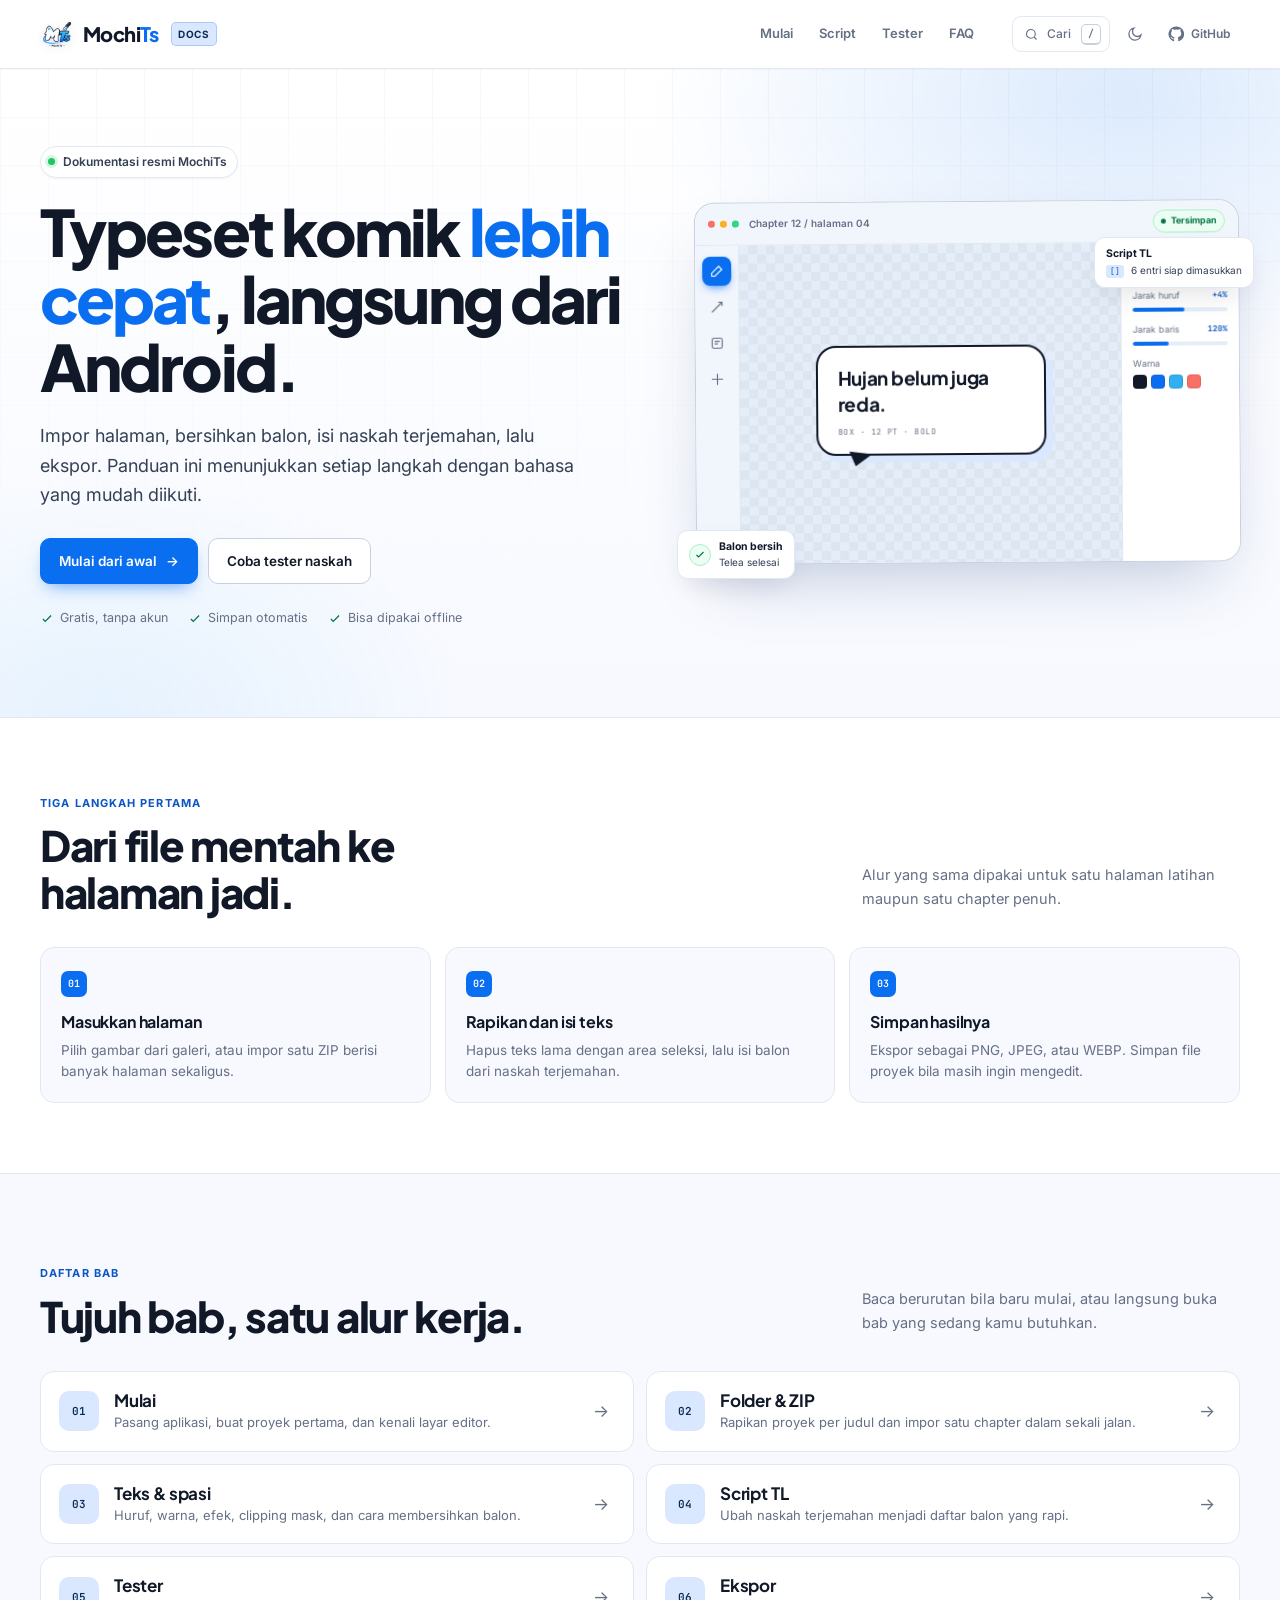
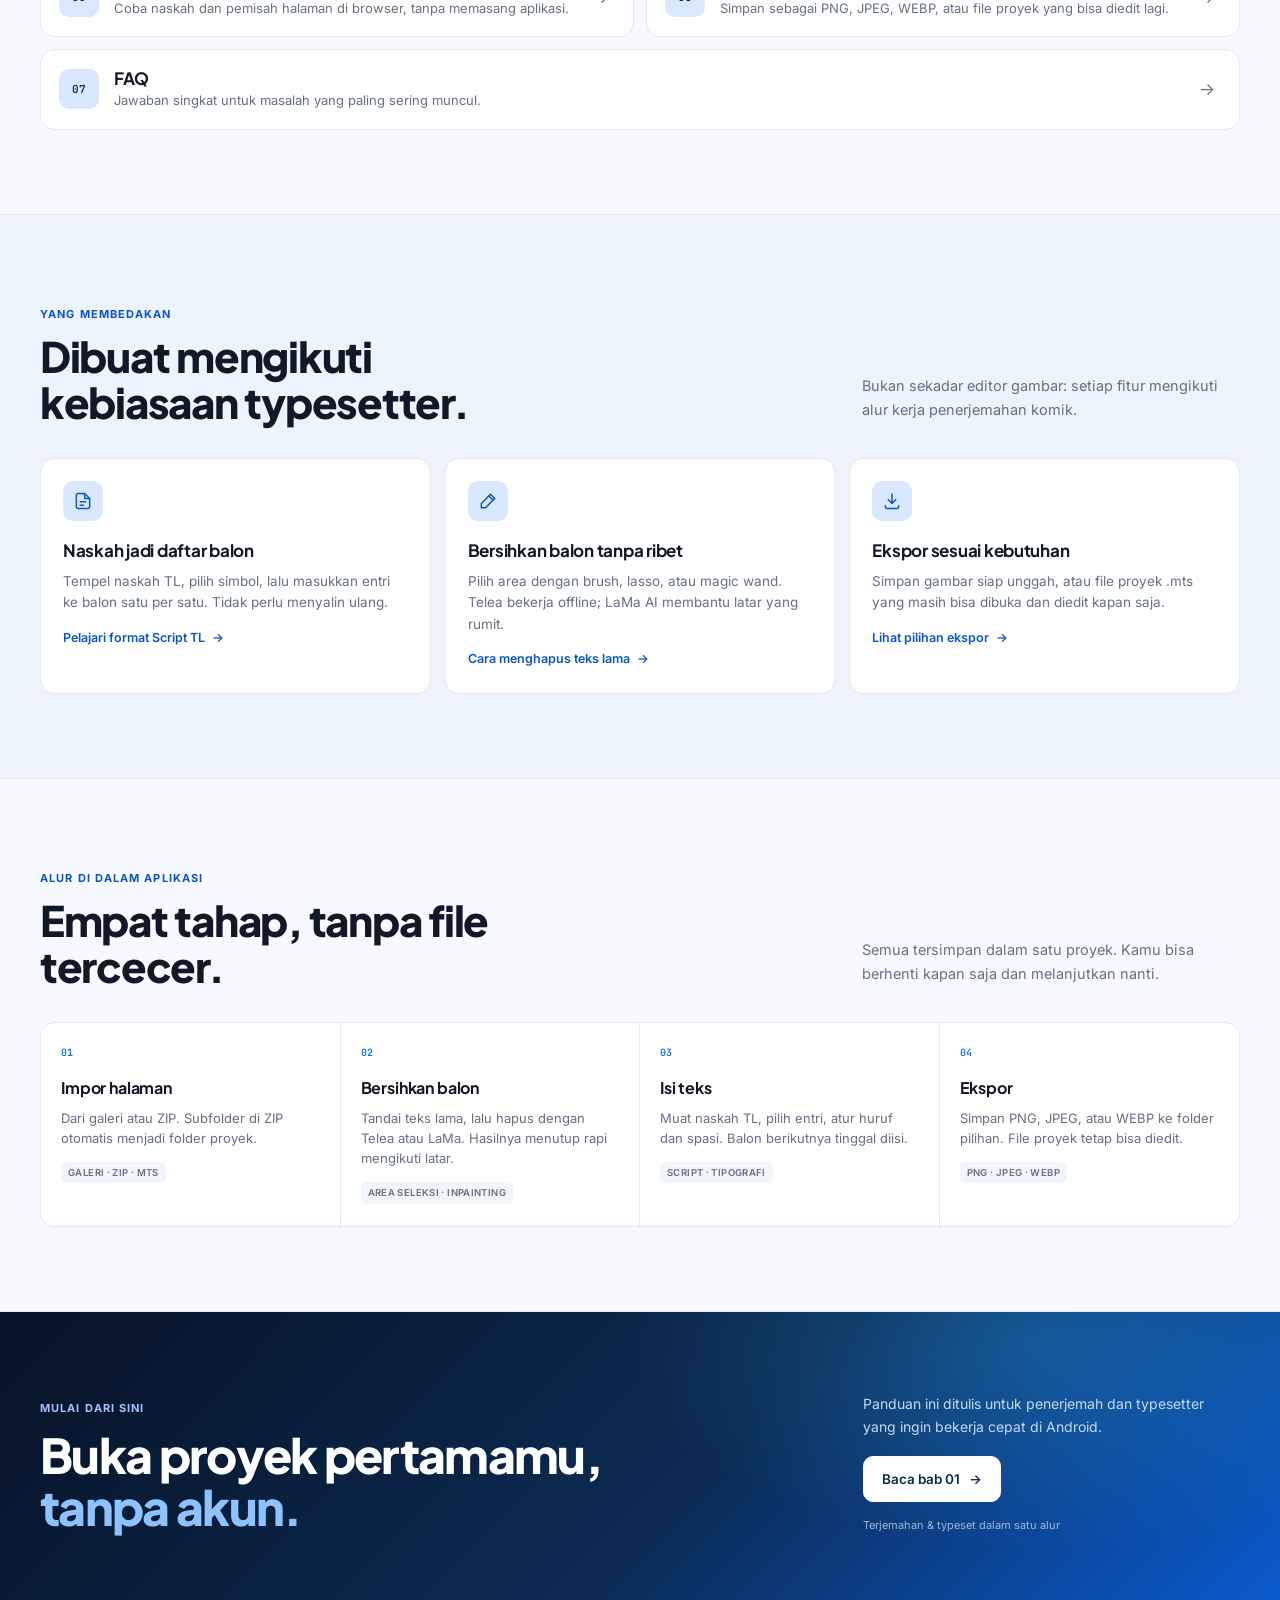
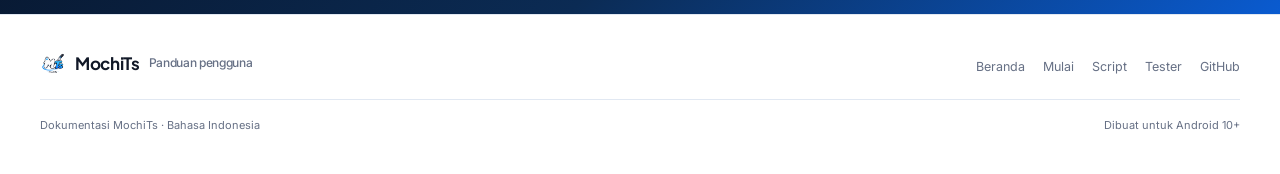
==== index.html @ 68a88f4e "Polish UI/UX: transisi antarhalaman, stagger elemen, header dinamis" ====
<!DOCTYPE html>
<html lang="id">
<head>
  <meta charset="utf-8">
  <meta name="viewport" content="width=device-width, initial-scale=1">
  <title>MochiTs Docs — Panduan typeset komik Android</title>
  <meta name="description" content="Panduan resmi MochiTs untuk typeset komik di Android. Impor halaman, bersihkan balon, isi naskah terjemahan, atur huruf, lalu ekspor. Lengkap dengan tester naskah di browser.">
  <meta name="robots" content="index, follow, max-image-preview:large">
  <meta name="theme-color" content="#f7f9ff" media="(prefers-color-scheme: light)">
  <meta name="theme-color" content="#0f141d" media="(prefers-color-scheme: dark)">
  <link rel="canonical" href="https://mochits.my.id/">
  <meta property="og:type" content="website">
  <meta property="og:site_name" content="MochiTs Docs">
  <meta property="og:locale" content="id_ID">
  <meta property="og:title" content="MochiTs Docs — Panduan typeset komik Android">
  <meta property="og:description" content="Dari naskah terjemahan ke halaman siap ekspor. Panduan lengkap MochiTs, gratis dan bisa dibaca offline.">
  <meta property="og:url" content="https://mochits.my.id/">
  <meta property="og:image" content="https://mochits.my.id/assets/og-cover.png">
  <meta property="og:image:width" content="1200">
  <meta property="og:image:height" content="630">
  <meta property="og:image:alt" content="Logo MochiTs dan tulisan Panduan MochiTs">
  <meta name="twitter:card" content="summary_large_image">
  <meta name="twitter:title" content="MochiTs Docs — Panduan typeset komik Android">
  <meta name="twitter:description" content="Dari naskah terjemahan ke halaman siap ekspor. Panduan lengkap MochiTs.">
  <meta name="twitter:image" content="https://mochits.my.id/assets/og-cover.png">
  <link rel="icon" href="assets/favicon-32.png" sizes="32x32" type="image/png">
  <link rel="icon" href="assets/icon-48.png" sizes="48x48" type="image/png">
  <link rel="icon" href="assets/icon-192.png" sizes="192x192" type="image/png">
  <link rel="apple-touch-icon" href="assets/apple-touch-icon.png">
  <link rel="manifest" href="site.webmanifest">
  <link rel="preconnect" href="https://fonts.googleapis.com">
  <link rel="preconnect" href="https://fonts.gstatic.com" crossorigin>
  <link href="https://fonts.googleapis.com/css2?family=Inter:wght@400;500;600;700&family=JetBrains+Mono:wght@400;600&family=Plus+Jakarta+Sans:wght@600;700;800&display=swap" rel="stylesheet">
  <link rel="stylesheet" href="assets/style.css">
  <script>
    (function () {
      var theme = "light";
      try {
        var saved = localStorage.getItem("mochits-theme");
        if (saved === "dark" || saved === "light") theme = saved;
        else if (window.matchMedia && window.matchMedia("(prefers-color-scheme: dark)").matches) theme = "dark";
      } catch (error) { /* penyimpanan diblokir */ }
      document.documentElement.setAttribute("data-theme", theme);
    })();
  </script>
  <script type="application/ld+json">
  {
    "@context": "https://schema.org",
    "@graph": [
      {
        "@type": "WebSite",
        "@id": "https://mochits.my.id/#website",
        "url": "https://mochits.my.id/",
        "name": "MochiTs Docs",
        "description": "Panduan resmi MochiTs, editor typeset komik untuk Android.",
        "inLanguage": "id",
        "publisher": {
          "@type": "Organization",
          "name": "MochiTs",
          "url": "https://github.com/Mochizhouuu/MochiTs",
          "logo": { "@type": "ImageObject", "url": "https://mochits.my.id/assets/icon-512.png" }
        },
        "potentialAction": {
          "@type": "SearchAction",
          "target": { "@type": "EntryPoint", "urlTemplate": "https://mochits.my.id/?q={search_term_string}" },
          "query-input": "required name=search_term_string"
        }
      },
      {
        "@type": "CollectionPage",
        "@id": "https://mochits.my.id/#page",
        "url": "https://mochits.my.id/",
        "name": "Panduan typeset komik Android",
        "description": "Tujuh bab panduan MochiTs, dari memasang aplikasi sampai mengekspor halaman.",
        "inLanguage": "id",
        "isPartOf": { "@id": "https://mochits.my.id/#website" }
      }
    ]
  }
  </script>
</head>
<body class="home">
  <a class="skip-link" href="#main">Lewati ke konten</a>

  <header class="site-header">
    <div class="header-in">
      <a class="brand" href="index.html" aria-label="MochiTs Docs, beranda">
        <img class="brand-logo" src="assets/logo-mark.png" alt="" width="34" height="34">
        <span class="brand-word">Mochi<span>Ts</span></span>
        <span class="brand-tag">Docs</span>
      </a>
      <nav class="site-nav" aria-label="Utama">
        <a href="mulai.html">Mulai</a>
        <a href="script.html">Script</a>
        <a href="tester.html">Tester</a>
        <a href="faq.html">FAQ</a>
      </nav>
      <div class="header-tools">
        <button class="search-btn" type="button" aria-label="Cari dokumentasi">
          <svg viewBox="0 0 24 24" fill="none" stroke="currentColor" stroke-width="1.8" aria-hidden="true"><circle cx="11" cy="11" r="7"></circle><path d="m20 20-4-4"></path></svg>
          <span>Cari</span>
          <kbd>/</kbd>
        </button>
        <button class="theme-toggle" type="button" data-theme-toggle aria-label="Aktifkan mode gelap" title="Mode gelap">
          <svg class="i-moon" viewBox="0 0 24 24" fill="none" stroke="currentColor" stroke-width="1.8" aria-hidden="true"><path d="M21 12.8A8.5 8.5 0 1 1 11.2 3a6.5 6.5 0 0 0 9.8 9.8Z"></path></svg>
          <svg class="i-sun" viewBox="0 0 24 24" fill="none" stroke="currentColor" stroke-width="1.8" aria-hidden="true"><circle cx="12" cy="12" r="4"></circle><path d="M12 2v2M12 20v2M4.9 4.9l1.4 1.4M17.7 17.7l1.4 1.4M2 12h2M20 12h2M4.9 19.1l1.4-1.4M17.7 6.3l1.4-1.4"></path></svg>
        </button>
        <a class="header-link" href="https://github.com/Mochizhouuu/MochiTs" target="_blank" rel="noopener" aria-label="MochiTs di GitHub">
          <svg viewBox="0 0 24 24" fill="currentColor" aria-hidden="true"><path d="M12 .7a11.3 11.3 0 0 0-3.6 22c.6.1.8-.3.8-.6v-2.2c-3.2.7-3.9-1.4-3.9-1.4-.5-1.3-1.3-1.7-1.3-1.7-1-.7.1-.7.1-.7 1.1.1 1.7 1.2 1.7 1.2 1 1.8 2.7 1.3 3.4 1 .1-.8.4-1.3.7-1.6-2.6-.3-5.3-1.3-5.3-5.8 0-1.3.5-2.3 1.2-3.2-.1-.3-.5-1.5.1-3.1 0 0 1-.3 3.3 1.2a11 11 0 0 1 6 0c2.3-1.5 3.3-1.2 3.3-1.2.6 1.6.2 2.8.1 3.1.8.9 1.2 1.9 1.2 3.2 0 4.5-2.7 5.5-5.3 5.8.4.4.8 1.1.8 2.2v3.3c0 .3.2.7.8.6A11.3 11.3 0 0 0 12 .7Z"></path></svg>
          <span>GitHub</span>
        </a>
        <button class="menu-btn" type="button" aria-expanded="false" aria-controls="site-menu" aria-label="Buka menu">
          <span class="menu-btn-lines" aria-hidden="true"></span>
        </button>
      </div>
      <div class="reading-progress" aria-hidden="true"><span></span></div>
    </div>
  </header>

  <div class="site-menu" id="site-menu" hidden>
    <div class="site-menu-in">
      <nav class="menu-group" aria-label="Isi panduan">
        <div class="menu-label">Isi panduan</div>
        <a href="mulai.html"><span class="no">01</span><span>Mulai</span><span class="desc">Pasang aplikasi, buat proyek, kenali layar editor.</span></a>
        <a href="folder-zip.html"><span class="no">02</span><span>Folder &amp; ZIP</span><span class="desc">Rapikan proyek dan impor satu chapter sekaligus.</span></a>
        <a href="teks.html"><span class="no">03</span><span>Teks &amp; spasi</span><span class="desc">Huruf, warna, efek, dan cara membersihkan balon.</span></a>
        <a href="script.html"><span class="no">04</span><span>Script TL</span><span class="desc">Ubah naskah terjemahan menjadi daftar balon.</span></a>
        <a href="tester.html"><span class="no">05</span><span>Tester</span><span class="desc">Coba naskah dan pemisah halaman langsung di browser.</span></a>
        <a href="ekspor.html"><span class="no">06</span><span>Ekspor</span><span class="desc">Simpan gambar jadi atau file proyek yang bisa diedit.</span></a>
        <a href="faq.html"><span class="no">07</span><span>FAQ</span><span class="desc">Jawaban singkat untuk masalah yang sering muncul.</span></a>
      </nav>
      <div class="menu-foot">
        <button class="search-wide" type="button" aria-label="Buka pencarian">
          <span>Cari di dokumentasi</span>
          <span aria-hidden="true">/</span>
        </button>
        <a href="https://github.com/Mochizhouuu/MochiTs" target="_blank" rel="noopener">Kode aplikasi di GitHub</a>
        <a href="https://github.com/Mochizhouuu/MochiTs-Docs" target="_blank" rel="noopener">Sumber dokumentasi</a>
        <p class="menu-note">Semua halaman bisa dibaca tanpa akun. Proyekmu tetap tersimpan di perangkat.</p>
      </div>
    </div>
  </div>

  <div class="search-overlay" id="search-overlay" hidden>
    <div class="search-box" role="dialog" aria-modal="true" aria-labelledby="search-title">
      <div class="search-head">
        <svg viewBox="0 0 24 24" fill="none" stroke="currentColor" stroke-width="1.8" aria-hidden="true"><circle cx="11" cy="11" r="7"></circle><path d="m20 20-4-4"></path></svg>
        <h2 class="visually-hidden" id="search-title">Cari dokumentasi</h2>
        <input id="search-input" type="search" aria-label="Cari dokumentasi" placeholder="Cari bab, fitur, atau masalah..." autocomplete="off" spellcheck="false">
        <button class="search-close" type="button" data-search-close aria-label="Tutup pencarian">Esc</button>
      </div>
      <div class="search-results" id="search-results" aria-live="polite"></div>
      <div class="search-foot">
        <span id="search-summary">Mulai dari sini</span>
        <span>↑↓ pilih · ↵ buka · esc tutup</span>
      </div>
    </div>
  </div>

  <main id="main">
    <section class="hero">
      <div class="wrap hero-grid">
        <div class="hero-copy">
          <span class="hero-eyebrow"><span class="dot" aria-hidden="true"></span> Dokumentasi resmi MochiTs</span>
          <h1 class="hero-title">Typeset komik <span class="accent">lebih cepat</span>, langsung dari Android.</h1>
          <p class="hero-lead">Impor halaman, bersihkan balon, isi naskah terjemahan, lalu ekspor. Panduan ini menunjukkan setiap langkah dengan bahasa yang mudah diikuti.</p>
          <div class="hero-actions">
            <a class="btn btn-primary" href="mulai.html">Mulai dari awal <span aria-hidden="true">→</span></a>
            <a class="btn btn-ghost" href="tester.html">Coba tester naskah</a>
          </div>
          <div class="hero-trust">
            <span><svg viewBox="0 0 24 24" fill="none" stroke="currentColor" stroke-width="2.2" aria-hidden="true"><path d="m5 12 4 4L19 6"></path></svg> Gratis, tanpa akun</span>
            <span><svg viewBox="0 0 24 24" fill="none" stroke="currentColor" stroke-width="2.2" aria-hidden="true"><path d="m5 12 4 4L19 6"></path></svg> Simpan otomatis</span>
            <span><svg viewBox="0 0 24 24" fill="none" stroke="currentColor" stroke-width="2.2" aria-hidden="true"><path d="m5 12 4 4L19 6"></path></svg> Bisa dipakai offline</span>
          </div>
        </div>

        <div class="hero-visual" aria-hidden="true">
          <div class="app-window">
            <div class="app-bar">
              <span class="app-dots"><i></i><i></i><i></i></span>
              <span class="app-title">Chapter 12 / halaman 04</span>
              <span class="app-status">Tersimpan</span>
            </div>
            <div class="app-main">
              <div class="app-toolbar">
                <span class="tool-btn active"><svg viewBox="0 0 24 24" fill="none" stroke="currentColor" stroke-width="1.8"><path d="m15 4 5 5L9 20H4v-5L15 4Z"></path></svg></span>
                <span class="tool-btn"><svg viewBox="0 0 24 24" fill="none" stroke="currentColor" stroke-width="1.8"><path d="M4 20 20 4M14 4h6v6"></path></svg></span>
                <span class="tool-btn"><svg viewBox="0 0 24 24" fill="none" stroke="currentColor" stroke-width="1.8"><rect x="4" y="4" width="16" height="16" rx="3"></rect><path d="M8 9h8M8 13h5"></path></svg></span>
                <span class="tool-btn"><svg viewBox="0 0 24 24" fill="none" stroke="currentColor" stroke-width="1.8"><path d="M12 3v18M3 12h18"></path></svg></span>
              </div>
              <div class="app-canvas">
                <div class="bubble">
                  Hujan belum juga reda.
                  <span class="bubble-meta">BOX · 12 pt · Bold</span>
                </div>
              </div>
              <div class="app-panel">
                <div class="panel-title">Style &amp; Size</div>
                <div class="panel-field"><span>Jarak huruf <b>+4%</b></span><div class="panel-slider"><i style="width:54%"></i></div></div>
                <div class="panel-field"><span>Jarak baris <b>120%</b></span><div class="panel-slider"><i style="width:38%"></i></div></div>
                <div class="panel-field"><span>Warna</span><div class="panel-swatches"><i style="background:#111827"></i><i style="background:#0a6ef0"></i><i style="background:#30b0f0"></i><i style="background:#f97066"></i></div></div>
              </div>
            </div>
          </div>
          <div class="float-note float-script">
            <strong>Script TL</strong>
            <span><span class="sym">[]</span> 6 entri siap dimasukkan</span>
          </div>
          <div class="float-note float-clean">
            <span class="tick"><svg viewBox="0 0 24 24" fill="none" stroke="currentColor" stroke-width="2.4"><path d="m5 12 4 4L19 6"></path></svg></span>
            <span><strong>Balon bersih</strong>Telea selesai</span>
          </div>
        </div>
      </div>
    </section>

    <section class="quickstart" id="cepat">
      <div class="wrap">
        <div class="section-heading">
          <div>
            <span class="label">Tiga langkah pertama</span>
            <h2>Dari file mentah ke halaman jadi.</h2>
          </div>
          <p>Alur yang sama dipakai untuk satu halaman latihan maupun satu chapter penuh.</p>
        </div>
        <div class="start-grid">
          <div class="start-card">
            <span class="start-no">01</span>
            <h3>Masukkan halaman</h3>
            <p>Pilih gambar dari galeri, atau impor satu ZIP berisi banyak halaman sekaligus.</p>
          </div>
          <div class="start-card">
            <span class="start-no">02</span>
            <h3>Rapikan dan isi teks</h3>
            <p>Hapus teks lama dengan area seleksi, lalu isi balon dari naskah terjemahan.</p>
          </div>
          <div class="start-card">
            <span class="start-no">03</span>
            <h3>Simpan hasilnya</h3>
            <p>Ekspor sebagai PNG, JPEG, atau WEBP. Simpan file proyek bila masih ingin mengedit.</p>
          </div>
        </div>
      </div>
    </section>

    <section class="manual-index" id="isi">
      <div class="wrap">
        <div class="section-heading">
          <div>
            <span class="label">Daftar bab</span>
            <h2>Tujuh bab, satu alur kerja.</h2>
          </div>
          <p>Baca berurutan bila baru mulai, atau langsung buka bab yang sedang kamu butuhkan.</p>
        </div>
        <div class="chapter-list">
          <a class="chapter-row" href="mulai.html">
            <span class="chapter-no">01</span>
            <span class="chapter-title">Mulai</span>
            <span class="chapter-desc">Pasang aplikasi, buat proyek pertama, dan kenali layar editor.</span>
            <span class="chapter-arrow" aria-hidden="true">→</span>
          </a>
          <a class="chapter-row" href="folder-zip.html">
            <span class="chapter-no">02</span>
            <span class="chapter-title">Folder &amp; ZIP</span>
            <span class="chapter-desc">Rapikan proyek per judul dan impor satu chapter dalam sekali jalan.</span>
            <span class="chapter-arrow" aria-hidden="true">→</span>
          </a>
          <a class="chapter-row" href="teks.html">
            <span class="chapter-no">03</span>
            <span class="chapter-title">Teks &amp; spasi</span>
            <span class="chapter-desc">Huruf, warna, efek, clipping mask, dan cara membersihkan balon.</span>
            <span class="chapter-arrow" aria-hidden="true">→</span>
          </a>
          <a class="chapter-row" href="script.html">
            <span class="chapter-no">04</span>
            <span class="chapter-title">Script TL</span>
            <span class="chapter-desc">Ubah naskah terjemahan menjadi daftar balon yang rapi.</span>
            <span class="chapter-arrow" aria-hidden="true">→</span>
          </a>
          <a class="chapter-row" href="tester.html">
            <span class="chapter-no">05</span>
            <span class="chapter-title">Tester</span>
            <span class="chapter-desc">Coba naskah dan pemisah halaman di browser, tanpa memasang aplikasi.</span>
            <span class="chapter-arrow" aria-hidden="true">→</span>
          </a>
          <a class="chapter-row" href="ekspor.html">
            <span class="chapter-no">06</span>
            <span class="chapter-title">Ekspor</span>
            <span class="chapter-desc">Simpan sebagai PNG, JPEG, WEBP, atau file proyek yang bisa diedit lagi.</span>
            <span class="chapter-arrow" aria-hidden="true">→</span>
          </a>
          <a class="chapter-row" href="faq.html">
            <span class="chapter-no">07</span>
            <span class="chapter-title">FAQ</span>
            <span class="chapter-desc">Jawaban singkat untuk masalah yang paling sering muncul.</span>
            <span class="chapter-arrow" aria-hidden="true">→</span>
          </a>
        </div>
      </div>
    </section>

    <section class="features" id="fitur">
      <div class="wrap">
        <div class="section-heading">
          <div>
            <span class="label">Yang membedakan</span>
            <h2>Dibuat mengikuti kebiasaan typesetter.</h2>
          </div>
          <p>Bukan sekadar editor gambar: setiap fitur mengikuti alur kerja penerjemahan komik.</p>
        </div>
        <div class="feature-grid">
          <article class="feature-card">
            <span class="feature-icon"><svg viewBox="0 0 24 24" fill="none" stroke="currentColor" stroke-width="1.8" aria-hidden="true"><path d="M14 3H6a2 2 0 0 0-2 2v14a2 2 0 0 0 2 2h12a2 2 0 0 0 2-2V9Z"></path><path d="M14 3v6h6M8 13h8M8 17h5"></path></svg></span>
            <h3>Naskah jadi daftar balon</h3>
            <p>Tempel naskah TL, pilih simbol, lalu masukkan entri ke balon satu per satu. Tidak perlu menyalin ulang.</p>
            <a class="text-link" href="script.html">Pelajari format Script TL <span class="arrow" aria-hidden="true">→</span></a>
          </article>
          <article class="feature-card">
            <span class="feature-icon"><svg viewBox="0 0 24 24" fill="none" stroke="currentColor" stroke-width="1.8" aria-hidden="true"><path d="m15 4 5 5L9 20H4v-5L15 4Z"></path><path d="M13 6 18 11"></path></svg></span>
            <h3>Bersihkan balon tanpa ribet</h3>
            <p>Pilih area dengan brush, lasso, atau magic wand. Telea bekerja offline; LaMa AI membantu latar yang rumit.</p>
            <a class="text-link" href="teks.html#inpainting">Cara menghapus teks lama <span class="arrow" aria-hidden="true">→</span></a>
          </article>
          <article class="feature-card">
            <span class="feature-icon"><svg viewBox="0 0 24 24" fill="none" stroke="currentColor" stroke-width="1.8" aria-hidden="true"><path d="M12 3v12M7 10l5 5 5-5"></path><path d="M4 17v2a2 2 0 0 0 2 2h12a2 2 0 0 0 2-2v-2"></path></svg></span>
            <h3>Ekspor sesuai kebutuhan</h3>
            <p>Simpan gambar siap unggah, atau file proyek .mts yang masih bisa dibuka dan diedit kapan saja.</p>
            <a class="text-link" href="ekspor.html">Lihat pilihan ekspor <span class="arrow" aria-hidden="true">→</span></a>
          </article>
        </div>
      </div>
    </section>

    <section class="workflow" id="alur">
      <div class="wrap">
        <div class="section-heading">
          <div>
            <span class="label">Alur di dalam aplikasi</span>
            <h2>Empat tahap, tanpa file tercecer.</h2>
          </div>
          <p>Semua tersimpan dalam satu proyek. Kamu bisa berhenti kapan saja dan melanjutkan nanti.</p>
        </div>
        <ol class="workflow-list">
          <li class="workflow-row">
            <span class="workflow-no">01</span>
            <h3>Impor halaman</h3>
            <p>Dari galeri atau ZIP. Subfolder di ZIP otomatis menjadi folder proyek.</p>
            <span class="workflow-meta">Galeri · ZIP · MTS</span>
          </li>
          <li class="workflow-row">
            <span class="workflow-no">02</span>
            <h3>Bersihkan balon</h3>
            <p>Tandai teks lama, lalu hapus dengan Telea atau LaMa. Hasilnya menutup rapi mengikuti latar.</p>
            <span class="workflow-meta">Area seleksi · Inpainting</span>
          </li>
          <li class="workflow-row">
            <span class="workflow-no">03</span>
            <h3>Isi teks</h3>
            <p>Muat naskah TL, pilih entri, atur huruf dan spasi. Balon berikutnya tinggal diisi.</p>
            <span class="workflow-meta">Script · Tipografi</span>
          </li>
          <li class="workflow-row">
            <span class="workflow-no">04</span>
            <h3>Ekspor</h3>
            <p>Simpan PNG, JPEG, atau WEBP ke folder pilihan. File proyek tetap bisa diedit.</p>
            <span class="workflow-meta">PNG · JPEG · WEBP</span>
          </li>
        </ol>
      </div>
    </section>

    <section class="closing">
      <div class="wrap closing-grid">
        <div>
          <span class="label">Mulai dari sini</span>
          <h2>Buka proyek pertamamu, <em>tanpa akun.</em></h2>
        </div>
        <div class="closing-side">
          <p>Panduan ini ditulis untuk penerjemah dan typesetter yang ingin bekerja cepat di Android.</p>
          <a class="btn btn-primary" href="mulai.html">Baca bab 01 <span aria-hidden="true">→</span></a>
          <span class="note">Terjemahan &amp; typeset dalam satu alur</span>
        </div>
      </div>
    </section>
  </main>

  <footer class="site-footer">
    <div class="wrap">
      <div class="footer-in">
        <div class="footer-brand"><img src="assets/logo-mark.png" alt="" width="26" height="26">MochiTs <span>Panduan pengguna</span></div>
        <div class="footer-links">
          <a href="index.html">Beranda</a>
          <a href="mulai.html">Mulai</a>
          <a href="script.html">Script</a>
          <a href="tester.html">Tester</a>
          <a href="https://github.com/Mochizhouuu/MochiTs" target="_blank" rel="noopener">GitHub</a>
        </div>
      </div>
      <div class="footer-note">
        <span>Dokumentasi MochiTs · Bahasa Indonesia</span>
        <span>Dibuat untuk Android 10+</span>
      </div>
    </div>
  </footer>
  <script src="assets/app.js"></script>
</body>
</html>
---- assets/style.css ----
/* ==========================================================================
   MochiTs Docs
   Blue documentation theme. Light + dark, built to match the Android app.
   ========================================================================== */

:root {
  color-scheme: light;

  --bg: #f7f9ff;
  --bg-soft: #eef4fd;
  --surface: #ffffff;
  --surface-2: #f1f5fc;
  --surface-3: #e5edf9;
  --text: #111827;
  --text-soft: #344054;
  --muted: #667085;
  --line: #e1e8f2;
  --line-strong: #c6d0df;

  --primary: #0a6ef0;
  --primary-deep: #0b56c4;
  --primary-soft: #d9e7ff;
  --primary-ink: #0b2b54;
  --on-primary: #ffffff;

  --ok: #067647;
  --ok-bg: #ecfdf3;
  --ok-line: #abefc6;
  --warn: #b54708;
  --warn-bg: #fffaeb;
  --warn-line: #fedf89;
  --err: #b42318;
  --err-bg: #fef3f2;
  --err-line: #fecdca;

  --code-bg: #0b1220;
  --code-line: #243147;
  --code-text: #e6edf8;
  --code-muted: #8fa3bf;

  --shadow-sm: 0 1px 2px rgba(16, 24, 40, .05);
  --shadow-md: 0 12px 32px -12px rgba(16, 24, 40, .18);
  --shadow-lg: 0 30px 70px -24px rgba(10, 45, 110, .28);

  --radius-xs: 8px;
  --radius-sm: 10px;
  --radius: 14px;
  --radius-lg: 20px;
  --radius-xl: 26px;

  --font-display: "Plus Jakarta Sans", "Inter", system-ui, -apple-system, "Segoe UI", sans-serif;
  --font-body: "Inter", system-ui, -apple-system, "Segoe UI", sans-serif;
  --font-mono: "JetBrains Mono", ui-monospace, "SFMono-Regular", Consolas, monospace;

  --pad: clamp(18px, 4.5vw, 40px);
  --max: 1240px;
  --header-h: 68px;
}

:root[data-theme="dark"] {
  color-scheme: dark;

  --bg: #0f141d;
  --bg-soft: #121a26;
  --surface: #151c27;
  --surface-2: #1a2331;
  --surface-3: #223044;
  --text: #e5ecf6;
  --text-soft: #c7d2e2;
  --muted: #93a4bd;
  --line: #243043;
  --line-strong: #3c4a5d;

  --primary: #7db0ff;
  --primary-deep: #a9c7ff;
  --primary-soft: #162b4d;
  --primary-ink: #d9e7ff;
  --on-primary: #04264f;

  --ok: #75e0a7;
  --ok-bg: #0b2a1d;
  --ok-line: #155b3a;
  --warn: #fec84b;
  --warn-bg: #2b1f07;
  --warn-line: #5f470f;
  --err: #fda29b;
  --err-bg: #2d1212;
  --err-line: #6b2620;

  --code-bg: #090e17;
  --code-line: #223047;
  --code-text: #e6edf8;
  --code-muted: #8598b5;

  --shadow-sm: 0 1px 2px rgba(0, 0, 0, .3);
  --shadow-md: 0 14px 34px -16px rgba(0, 0, 0, .65);
  --shadow-lg: 0 34px 80px -30px rgba(0, 0, 0, .8);
}

/* ---------- Base ---------- */

* { box-sizing: border-box; }
html {
  scroll-behavior: smooth;
  scroll-padding-top: calc(var(--header-h) + 24px);
  -webkit-text-size-adjust: 100%;
}
body {
  margin: 0;
  color: var(--text);
  background: var(--bg);
  font-family: var(--font-body);
  font-size: 16px;
  line-height: 1.65;
  -webkit-font-smoothing: antialiased;
  text-rendering: optimizeLegibility;
  transition: background-color .2s ease, color .2s ease;
}
body.menu-open, body.search-open { overflow: hidden; }
::selection { background: var(--primary); color: var(--on-primary); }
img { max-width: 100%; }
a { color: var(--primary-deep); text-underline-offset: 3px; }
a:hover { color: var(--text); }
button { font: inherit; }
:focus-visible {
  outline: 2px solid var(--primary);
  outline-offset: 3px;
  border-radius: 4px;
}
kbd {
  font-family: var(--font-mono);
  font-size: 10px;
  line-height: 1;
  border: 1px solid var(--line-strong);
  border-bottom-width: 2px;
  padding: 4px 6px;
  border-radius: 5px;
  color: var(--muted);
  background: var(--surface);
}
.wrap { width: min(var(--max), calc(100% - (var(--pad) * 2))); margin: 0 auto; }
.skip-link {
  position: absolute;
  left: 12px;
  top: -80px;
  z-index: 300;
  background: var(--primary);
  color: var(--on-primary);
  padding: 11px 18px;
  text-decoration: none;
  border-radius: var(--radius-xs);
  font-weight: 600;
}
.skip-link:focus { top: 12px; color: var(--on-primary); }
.visually-hidden {
  position: absolute !important;
  width: 1px; height: 1px;
  padding: 0; margin: -1px;
  overflow: hidden;
  clip: rect(0 0 0 0);
  white-space: nowrap;
  border: 0;
}

/* ---------- Header ---------- */

.site-header {
  position: sticky;
  top: 0;
  z-index: 100;
  background: color-mix(in srgb, var(--surface) 92%, transparent);
  border-bottom: 1px solid var(--line);
  backdrop-filter: blur(18px) saturate(1.4);
  -webkit-backdrop-filter: blur(18px) saturate(1.4);
  transition: box-shadow .25s ease;
}
.site-header.is-scrolled { box-shadow: var(--shadow-sm); }
.header-in {
  width: min(var(--max), calc(100% - (var(--pad) * 2)));
  height: var(--header-h);
  margin: 0 auto;
  display: flex;
  align-items: center;
  gap: 26px;
}
.brand {
  display: inline-flex;
  align-items: center;
  gap: 9px;
  color: var(--text);
  text-decoration: none;
  flex: 0 0 auto;
}
.brand:hover { color: var(--text); }
.brand-logo {
  width: 34px;
  height: 34px;
  object-fit: contain;
  flex: 0 0 auto;
  filter: drop-shadow(0 2px 4px rgba(10, 45, 110, .12));
}
.brand-word {
  font-family: var(--font-display);
  font-size: 20px;
  font-weight: 800;
  letter-spacing: -.03em;
  line-height: 1;
}
.brand-word span { color: var(--primary); }
.brand-tag {
  font-size: 10px;
  font-weight: 700;
  letter-spacing: .08em;
  text-transform: uppercase;
  color: var(--primary-ink);
  background: var(--primary-soft);
  border: 1px solid color-mix(in srgb, var(--primary) 24%, transparent);
  padding: 3px 6px;
  border-radius: 5px;
  margin-left: 3px;
}
.site-nav { display: flex; align-items: center; gap: 2px; margin-left: auto; }
.site-nav a {
  color: var(--muted);
  font-size: 13px;
  font-weight: 600;
  padding: 8px 12px;
  text-decoration: none;
  border-radius: 8px;
  transition: color .16s ease, background-color .16s ease;
}
.site-nav a:hover { color: var(--text); background: var(--surface-2); }
.site-nav a[aria-current="page"] { color: var(--primary-deep); background: var(--primary-soft); }
.header-tools { display: flex; align-items: center; gap: 6px; }
.search-btn {
  display: inline-flex;
  align-items: center;
  gap: 8px;
  height: 36px;
  padding: 0 8px 0 11px;
  background: var(--surface);
  color: var(--muted);
  border: 1px solid var(--line);
  border-radius: 9px;
  font-size: 12px;
  font-weight: 500;
  cursor: pointer;
  transition: border-color .16s ease, color .16s ease, box-shadow .16s ease;
}
.search-btn:hover { color: var(--text); border-color: var(--line-strong); box-shadow: var(--shadow-sm); }
.search-btn svg { width: 15px; height: 15px; flex: 0 0 auto; }
.search-btn kbd { margin-left: 2px; }
.theme-toggle {
  width: 36px;
  height: 36px;
  display: inline-grid;
  place-items: center;
  background: transparent;
  color: var(--muted);
  border: 1px solid transparent;
  border-radius: 9px;
  cursor: pointer;
  transition: background-color .16s ease, color .16s ease, border-color .16s ease;
}
.theme-toggle:hover { background: var(--surface-2); color: var(--text); border-color: var(--line); }
.theme-toggle svg { width: 17px; height: 17px; }
.theme-toggle .i-sun { display: none; }
:root[data-theme="dark"] .theme-toggle .i-sun { display: block; }
:root[data-theme="dark"] .theme-toggle .i-moon { display: none; }
.header-link {
  display: inline-flex;
  align-items: center;
  gap: 7px;
  height: 36px;
  padding: 0 10px;
  color: var(--muted);
  border-radius: 9px;
  font-size: 12px;
  font-weight: 600;
  text-decoration: none;
  transition: background-color .16s ease, color .16s ease;
}
.header-link:hover { color: var(--text); background: var(--surface-2); }
.header-link svg { width: 16px; height: 16px; }
.menu-btn {
  display: none;
  width: 38px;
  height: 38px;
  align-items: center;
  justify-content: center;
  background: var(--surface);
  border: 1px solid var(--line);
  border-radius: 9px;
  cursor: pointer;
  color: var(--text);
}
.menu-btn-lines { width: 17px; height: 11px; position: relative; }
.menu-btn-lines::before, .menu-btn-lines::after {
  content: "";
  position: absolute;
  left: 0; right: 0;
  height: 1.6px;
  border-radius: 2px;
  background: currentColor;
  transition: transform .2s ease, top .2s ease;
}
.menu-btn-lines::before { top: 1px; }
.menu-btn-lines::after { top: 9px; }
body.menu-open .menu-btn-lines::before { top: 5px; transform: rotate(45deg); }
body.menu-open .menu-btn-lines::after { top: 5px; transform: rotate(-45deg); }
.reading-progress { position: absolute; left: 0; right: 0; bottom: -1px; height: 2px; display: none; }
.reading-progress span { display: block; height: 100%; width: 0; background: var(--primary); }
.has-progress .reading-progress { display: block; }

/* ---------- Menu panel ---------- */

.site-menu {
  position: fixed;
  inset: var(--header-h) 0 0;
  z-index: 90;
  background: color-mix(in srgb, var(--bg) 94%, transparent);
  backdrop-filter: blur(20px);
  border-top: 1px solid var(--line);
  overflow: auto;
}
.site-menu[hidden] { display: none; }
.site-menu-in {
  width: min(var(--max), calc(100% - (var(--pad) * 2)));
  margin: 0 auto;
  padding: 36px 0 56px;
  display: grid;
  grid-template-columns: minmax(0, 1.45fr) minmax(240px, .55fr);
  gap: 44px;
}
.menu-group {
  display: grid;
  grid-template-columns: 1fr 1fr;
  gap: 8px;
  align-content: start;
}
.menu-label, .side-label {
  font-size: 10px;
  font-weight: 700;
  letter-spacing: .12em;
  text-transform: uppercase;
  color: var(--muted);
}
.menu-label { grid-column: 1 / -1; margin-bottom: 4px; }
.menu-group a {
  display: grid;
  grid-template-columns: 34px minmax(0, 1fr);
  column-gap: 11px;
  padding: 13px 14px;
  color: var(--text);
  text-decoration: none;
  border: 1px solid transparent;
  border-radius: 12px;
  transition: background-color .16s ease, border-color .16s ease, transform .16s ease;
}
.menu-group a:hover {
  background: var(--surface);
  border-color: var(--line);
  transform: translateY(-1px);
  color: var(--text);
}
.menu-group a[aria-current="page"] { background: var(--surface); border-color: var(--primary); }
.menu-group a .no {
  grid-row: 1 / span 2;
  width: 30px;
  height: 30px;
  display: grid;
  place-items: center;
  font-family: var(--font-mono);
  font-size: 9px;
  color: var(--primary-ink);
  background: var(--primary-soft);
  border-radius: 8px;
  margin-top: 1px;
}
.menu-group a > span:nth-child(2) {
  font-family: var(--font-display);
  font-size: 16px;
  font-weight: 700;
  line-height: 1.25;
}
.menu-group a .desc {
  grid-column: 2;
  font-size: 12px;
  color: var(--muted);
  line-height: 1.45;
  margin-top: 2px;
}
.menu-foot {
  display: flex;
  flex-direction: column;
  gap: 14px;
  align-content: start;
  padding-top: 20px;
}
.menu-foot .search-wide {
  display: flex;
  align-items: center;
  justify-content: space-between;
  width: 100%;
  padding: 13px 15px;
  background: var(--surface);
  border: 1px solid var(--line);
  border-radius: 10px;
  cursor: pointer;
  color: var(--text-soft);
  font-size: 13px;
  text-align: left;
}
.menu-foot .search-wide:hover { border-color: var(--primary); }
.menu-foot a { font-size: 13px; color: var(--muted); text-decoration: none; }
.menu-foot a:hover { color: var(--primary-deep); }
.menu-foot .menu-note {
  font-size: 12px;
  line-height: 1.55;
  color: var(--muted);
  border-left: 2px solid var(--primary);
  padding-left: 12px;
  max-width: 34ch;
  margin: 4px 0 0;
}

/* ---------- Search ---------- */

.search-overlay {
  position: fixed;
  inset: 0;
  z-index: 200;
  background: rgba(6, 12, 24, .5);
  backdrop-filter: blur(6px);
  padding: 9vh var(--pad) 4vh;
}
.search-overlay[hidden] { display: none; }
.search-box {
  width: min(680px, 100%);
  margin: 0 auto;
  background: var(--surface);
  border: 1px solid var(--line);
  border-radius: var(--radius-lg);
  box-shadow: var(--shadow-lg);
  max-height: 80vh;
  display: flex;
  flex-direction: column;
  overflow: hidden;
}
.search-head { display: flex; align-items: center; border-bottom: 1px solid var(--line); }
.search-head > svg { width: 19px; height: 19px; margin-left: 18px; flex: 0 0 auto; color: var(--muted); }
#search-input {
  flex: 1;
  border: 0;
  background: transparent;
  outline: none;
  font-family: var(--font-body);
  font-size: 17px;
  color: var(--text);
  padding: 20px 14px;
}
#search-input::placeholder { color: var(--muted); }
.search-close {
  height: 32px;
  margin-right: 14px;
  padding: 0 8px;
  align-self: center;
  background: var(--surface-2);
  border: 1px solid var(--line);
  border-radius: 7px;
  cursor: pointer;
  color: var(--muted);
  font-family: var(--font-mono);
  font-size: 10px;
}
.search-close:hover { color: var(--text); border-color: var(--line-strong); }
.search-results { overflow: auto; padding: 8px; }
.search-group-label {
  font-size: 10px;
  font-weight: 700;
  letter-spacing: .1em;
  text-transform: uppercase;
  color: var(--muted);
  padding: 12px 12px 6px;
}
.search-result {
  display: block;
  padding: 11px 12px;
  color: var(--text);
  text-decoration: none;
  border-radius: 9px;
  border: 1px solid transparent;
}
.search-result:hover, .search-result.is-active {
  background: var(--primary-soft);
  border-color: color-mix(in srgb, var(--primary) 24%, transparent);
  color: var(--text);
}
.search-result .result-page {
  display: block;
  font-size: 10px;
  font-weight: 700;
  letter-spacing: .06em;
  text-transform: uppercase;
  color: var(--primary-deep);
  margin-bottom: 1px;
}
.search-result .result-title { font-size: 14px; font-weight: 600; }
.search-result .result-excerpt {
  display: block;
  font-size: 12.5px;
  color: var(--muted);
  margin-top: 2px;
  overflow: hidden;
  text-overflow: ellipsis;
  white-space: nowrap;
}
.search-empty { padding: 30px 16px; color: var(--muted); font-size: 13px; text-align: center; }
.search-foot {
  display: flex;
  justify-content: space-between;
  gap: 12px;
  border-top: 1px solid var(--line);
  padding: 10px 14px;
  font-family: var(--font-mono);
  font-size: 9px;
  color: var(--muted);
  text-transform: uppercase;
  letter-spacing: .06em;
}

/* ---------- Buttons & links ---------- */

.btn {
  display: inline-flex;
  align-items: center;
  justify-content: center;
  gap: 9px;
  min-height: 44px;
  padding: 11px 18px;
  border-radius: 10px;
  font-size: 13.5px;
  font-weight: 600;
  text-decoration: none;
  border: 1px solid transparent;
  transition: transform .16s ease, background-color .16s ease, border-color .16s ease, box-shadow .16s ease;
}
.btn-primary {
  background: var(--primary);
  color: var(--on-primary);
  border-color: var(--primary);
  box-shadow: 0 8px 18px -8px color-mix(in srgb, var(--primary) 70%, transparent);
}
.btn-primary:hover {
  background: var(--primary-deep);
  border-color: var(--primary-deep);
  color: var(--on-primary);
  transform: translateY(-1px);
  box-shadow: 0 12px 24px -10px color-mix(in srgb, var(--primary) 70%, transparent);
}
.btn-ghost { background: var(--surface); color: var(--text); border-color: var(--line-strong); }
.btn-ghost:hover { border-color: var(--primary); color: var(--primary-deep); transform: translateY(-1px); }
.text-link {
  display: inline-flex;
  align-items: center;
  gap: 7px;
  font-size: 13px;
  font-weight: 600;
  color: var(--primary-deep);
  text-decoration: none;
}
.text-link:hover { color: var(--primary); }
.text-link .arrow { transition: transform .16s ease; }
.text-link:hover .arrow { transform: translateX(3px); }

/* ---------- Shared section type ---------- */

.label {
  display: inline-block;
  font-size: 11px;
  font-weight: 700;
  letter-spacing: .1em;
  text-transform: uppercase;
  color: var(--primary-deep);
}
.section-heading {
  display: flex;
  align-items: flex-end;
  justify-content: space-between;
  gap: 24px;
  flex-wrap: wrap;
  margin-bottom: 32px;
}
.section-heading h2 {
  margin: 8px 0 0;
  font-family: var(--font-display);
  font-weight: 800;
  font-size: clamp(28px, 3.6vw, 42px);
  line-height: 1.1;
  letter-spacing: -.03em;
  max-width: 18ch;
}
.section-heading p { max-width: 42ch; margin: 0 0 4px; color: var(--muted); font-size: 14.5px; }

/* ---------- Home hero ---------- */

.hero {
  position: relative;
  overflow: hidden;
  border-bottom: 1px solid var(--line);
  background:
    radial-gradient(720px 420px at 88% 4%, color-mix(in srgb, var(--primary) 14%, transparent), transparent 66%),
    radial-gradient(520px 360px at 8% 100%, color-mix(in srgb, #30b0f0 9%, transparent), transparent 70%),
    linear-gradient(180deg, var(--surface) 0%, var(--bg) 100%);
}
.hero::before {
  content: "";
  position: absolute;
  inset: 0;
  background-image:
    linear-gradient(to right, color-mix(in srgb, var(--text) 4%, transparent) 1px, transparent 1px),
    linear-gradient(to bottom, color-mix(in srgb, var(--text) 4%, transparent) 1px, transparent 1px);
  background-size: 48px 48px;
  mask-image: linear-gradient(to bottom, rgba(0, 0, 0, .7), transparent 82%);
  pointer-events: none;
}
.hero-grid {
  position: relative;
  display: grid;
  grid-template-columns: minmax(0, 1.04fr) minmax(0, .96fr);
  gap: clamp(32px, 5vw, 64px);
  align-items: center;
  padding: clamp(46px, 6vw, 78px) 0 clamp(52px, 7vw, 88px);
}
.hero-copy { min-width: 0; }
.hero-eyebrow {
  display: inline-flex;
  align-items: center;
  gap: 8px;
  padding: 5px 10px 5px 7px;
  border: 1px solid var(--line);
  border-radius: 999px;
  background: color-mix(in srgb, var(--surface) 80%, transparent);
  color: var(--text-soft);
  font-size: 12px;
  font-weight: 600;
  box-shadow: var(--shadow-sm);
}
.hero-eyebrow .dot {
  width: 7px;
  height: 7px;
  border-radius: 50%;
  background: #22c55e;
  box-shadow: 0 0 0 3px color-mix(in srgb, #22c55e 18%, transparent);
}
.hero-title {
  margin: 20px 0 0;
  font-family: var(--font-display);
  font-weight: 800;
  font-size: clamp(38px, 5.3vw, 64px);
  line-height: 1.06;
  letter-spacing: -.045em;
  max-width: 15ch;
}
.hero-title .accent { color: var(--primary); }
.hero-lead {
  margin: 20px 0 0;
  max-width: 50ch;
  font-size: clamp(15.5px, 1.45vw, 18px);
  line-height: 1.65;
  color: var(--text-soft);
}
.hero-actions { display: flex; flex-wrap: wrap; align-items: center; gap: 10px; margin-top: 28px; }
.hero-trust {
  display: flex;
  flex-wrap: wrap;
  gap: 8px 20px;
  margin-top: 24px;
  font-size: 12.5px;
  color: var(--muted);
}
.hero-trust span { display: inline-flex; align-items: center; gap: 6px; }
.hero-trust svg { width: 14px; height: 14px; color: var(--ok); }

/* App preview */
.hero-visual { position: relative; min-width: 0; padding: 8px 0 18px; }
.app-window {
  position: relative;
  background: var(--surface);
  border: 1px solid var(--line-strong);
  border-radius: var(--radius-lg);
  box-shadow: var(--shadow-lg);
  overflow: hidden;
  transform: rotate(-.4deg);
}
.app-bar {
  display: flex;
  align-items: center;
  gap: 10px;
  height: 42px;
  padding: 0 13px;
  background: var(--surface-2);
  border-bottom: 1px solid var(--line);
  font-size: 10px;
  color: var(--muted);
}
.app-dots { display: inline-flex; gap: 5px; }
.app-dots i { width: 7px; height: 7px; border-radius: 50%; background: var(--line-strong); display: block; }
.app-dots i:first-child { background: #f97066; }
.app-dots i:nth-child(2) { background: #fdb022; }
.app-dots i:nth-child(3) { background: #32d583; }
.app-title { font-weight: 600; white-space: nowrap; overflow: hidden; text-overflow: ellipsis; }
.app-status {
  margin-left: auto;
  display: inline-flex;
  align-items: center;
  gap: 5px;
  padding: 3px 7px;
  border-radius: 999px;
  background: var(--ok-bg);
  color: var(--ok);
  font-size: 9px;
  font-weight: 700;
  border: 1px solid var(--ok-line);
  white-space: nowrap;
}
.app-status::before { content: ""; width: 5px; height: 5px; border-radius: 50%; background: currentColor; }
.app-main {
  display: grid;
  grid-template-columns: 44px minmax(0, 1fr) 118px;
  min-height: 318px;
}
.app-toolbar {
  display: flex;
  flex-direction: column;
  align-items: center;
  gap: 7px;
  padding: 11px 7px;
  background: var(--surface-2);
  border-right: 1px solid var(--line);
}
.tool-btn {
  width: 29px;
  height: 29px;
  display: grid;
  place-items: center;
  border-radius: 8px;
  color: var(--muted);
}
.tool-btn svg { width: 15px; height: 15px; }
.tool-btn.active { background: var(--primary); color: var(--on-primary); box-shadow: 0 4px 10px -4px var(--primary); }
.app-canvas {
  position: relative;
  display: grid;
  place-items: center;
  padding: 28px 22px 34px;
  background-color: var(--surface-3);
  background-image:
    linear-gradient(45deg, color-mix(in srgb, var(--text) 4%, transparent) 25%, transparent 25%),
    linear-gradient(-45deg, color-mix(in srgb, var(--text) 4%, transparent) 25%, transparent 25%),
    linear-gradient(45deg, transparent 75%, color-mix(in srgb, var(--text) 4%, transparent) 75%),
    linear-gradient(-45deg, transparent 75%, color-mix(in srgb, var(--text) 4%, transparent) 75%);
  background-size: 18px 18px;
  background-position: 0 0, 0 9px, 9px -9px, -9px 0;
}
.bubble {
  position: relative;
  width: min(230px, 92%);
  background: var(--surface);
  border: 2px solid var(--text);
  border-radius: 20px;
  padding: 18px 20px 16px;
  box-shadow: 7px 7px 0 var(--primary-soft);
  font-family: var(--font-display);
  font-size: clamp(15px, 1.55vw, 19px);
  font-weight: 700;
  line-height: 1.35;
  letter-spacing: -.015em;
  color: var(--text);
}
.bubble::after {
  content: "";
  position: absolute;
  left: 30px;
  bottom: -13px;
  width: 0; height: 0;
  border-left: 8px solid transparent;
  border-right: 15px solid transparent;
  border-top: 14px solid var(--text);
  transform: rotate(7deg);
}
.bubble-meta {
  display: block;
  margin-top: 9px;
  font-family: var(--font-mono);
  font-size: 8px;
  font-weight: 400;
  letter-spacing: .06em;
  text-transform: uppercase;
  color: var(--muted);
}
.app-panel {
  padding: 12px 11px;
  background: var(--surface);
  border-left: 1px solid var(--line);
  font-size: 9px;
  color: var(--muted);
}
.panel-title {
  font-size: 9px;
  font-weight: 700;
  letter-spacing: .06em;
  text-transform: uppercase;
  color: var(--text-soft);
  padding-bottom: 8px;
  border-bottom: 1px solid var(--line);
  margin-bottom: 10px;
}
.panel-field { margin-bottom: 11px; }
.panel-field > span { display: flex; justify-content: space-between; gap: 6px; margin-bottom: 4px; }
.panel-field b { color: var(--primary-deep); font-family: var(--font-mono); font-size: 8px; }
.panel-slider { height: 4px; border-radius: 99px; background: var(--surface-3); overflow: hidden; }
.panel-slider i { display: block; height: 100%; border-radius: inherit; background: var(--primary); }
.panel-swatches { display: flex; gap: 4px; }
.panel-swatches i { width: 14px; height: 14px; border-radius: 4px; display: block; border: 1px solid color-mix(in srgb, var(--text) 12%, transparent); }
.float-note {
  position: absolute;
  z-index: 2;
  background: var(--surface);
  border: 1px solid var(--line);
  border-radius: 11px;
  box-shadow: var(--shadow-md);
  padding: 9px 11px;
  font-size: 10px;
  line-height: 1.4;
  color: var(--text-soft);
  max-width: 200px;
}
.float-note strong { display: block; font-size: 10.5px; color: var(--text); margin-bottom: 1px; }
.float-script { top: 44px; right: -14px; }
.float-script .sym {
  display: inline-block;
  font-family: var(--font-mono);
  font-size: 8px;
  color: var(--primary-deep);
  background: var(--primary-soft);
  padding: 1px 4px;
  border-radius: 3px;
  margin-right: 4px;
}
.float-clean { left: -18px; bottom: 2px; display: flex; align-items: center; gap: 8px; }
.float-clean .tick {
  width: 22px; height: 22px;
  display: grid; place-items: center;
  border-radius: 50%;
  background: var(--ok-bg);
  color: var(--ok);
  border: 1px solid var(--ok-line);
  flex: 0 0 auto;
}
.float-clean .tick svg { width: 12px; height: 12px; }

/* ---------- Home sections ---------- */

.manual-index { padding: clamp(52px, 7vw, 84px) 0; border-bottom: 1px solid var(--line); }
.chapter-list {
  display: grid;
  grid-template-columns: repeat(2, minmax(0, 1fr));
  gap: 12px;
}
.chapter-row {
  display: grid;
  grid-template-columns: 42px minmax(0, 1fr) 22px;
  grid-template-rows: auto auto;
  column-gap: 13px;
  row-gap: 2px;
  align-items: center;
  padding: 18px;
  background: var(--surface);
  border: 1px solid var(--line);
  border-radius: var(--radius);
  color: var(--text);
  text-decoration: none;
  transition: transform .18s ease, border-color .18s ease, box-shadow .18s ease;
}
.chapter-row:hover {
  transform: translateY(-2px);
  border-color: color-mix(in srgb, var(--primary) 45%, var(--line));
  box-shadow: var(--shadow-md);
  color: var(--text);
}
.chapter-no {
  grid-row: 1 / span 2;
  width: 40px;
  height: 40px;
  display: grid;
  place-items: center;
  border-radius: 10px;
  background: var(--primary-soft);
  color: var(--primary-ink);
  font-family: var(--font-mono);
  font-size: 11px;
  font-weight: 600;
}
.chapter-title {
  font-family: var(--font-display);
  font-size: 17px;
  font-weight: 700;
  line-height: 1.25;
  letter-spacing: -.01em;
}
.chapter-desc { grid-column: 2; font-size: 13px; color: var(--muted); line-height: 1.5; }
.chapter-arrow {
  grid-column: 3;
  grid-row: 1 / span 2;
  align-self: center;
  font-size: 17px;
  color: var(--muted);
  transition: transform .18s ease, color .18s ease;
}
.chapter-row:hover .chapter-arrow { transform: translateX(3px); color: var(--primary); }
.chapter-row:last-child:nth-child(odd) { grid-column: 1 / -1; }

.quickstart { padding: clamp(48px, 6vw, 70px) 0; border-bottom: 1px solid var(--line); background: var(--surface); }
.start-grid { display: grid; grid-template-columns: repeat(3, minmax(0, 1fr)); gap: 14px; }
.start-card {
  padding: 20px;
  border: 1px solid var(--line);
  border-radius: var(--radius);
  background: var(--bg);
}
.start-no {
  display: inline-flex;
  align-items: center;
  justify-content: center;
  width: 26px;
  height: 26px;
  border-radius: 7px;
  background: var(--primary);
  color: var(--on-primary);
  font-family: var(--font-mono);
  font-size: 10px;
  font-weight: 600;
  margin-bottom: 12px;
}
.start-card h3 {
  margin: 0 0 5px;
  font-family: var(--font-display);
  font-size: 16px;
  font-weight: 700;
  letter-spacing: -.01em;
}
.start-card p { margin: 0; font-size: 13.5px; line-height: 1.55; color: var(--muted); }
.start-card a { font-size: 13px; font-weight: 600; text-decoration: none; }

.features { padding: clamp(52px, 7vw, 84px) 0; background: var(--bg-soft); border-bottom: 1px solid var(--line); }
.feature-grid { display: grid; grid-template-columns: repeat(3, minmax(0, 1fr)); gap: 14px; }
.feature-card {
  position: relative;
  padding: 22px;
  background: var(--surface);
  border: 1px solid var(--line);
  border-radius: var(--radius);
  overflow: hidden;
  transition: border-color .18s ease, box-shadow .18s ease;
}
.feature-card:hover { border-color: color-mix(in srgb, var(--primary) 45%, var(--line)); box-shadow: var(--shadow-md); }
.feature-icon {
  width: 40px;
  height: 40px;
  display: grid;
  place-items: center;
  border-radius: 10px;
  background: var(--primary-soft);
  color: var(--primary-deep);
  margin-bottom: 15px;
}
.feature-icon svg { width: 20px; height: 20px; }
.feature-card h3 {
  margin: 0 0 7px;
  font-family: var(--font-display);
  font-size: 17px;
  font-weight: 700;
  letter-spacing: -.015em;
}
.feature-card p { margin: 0; font-size: 13.5px; line-height: 1.6; color: var(--muted); }
.feature-card .text-link { margin-top: 14px; font-size: 12.5px; }

.workflow { padding: clamp(52px, 7vw, 84px) 0; border-bottom: 1px solid var(--line); }
.workflow-list {
  list-style: none;
  margin: 0;
  padding: 0;
  display: grid;
  grid-template-columns: repeat(4, minmax(0, 1fr));
  gap: 0;
  border: 1px solid var(--line);
  border-radius: var(--radius);
  background: var(--surface);
  overflow: hidden;
}
.workflow-row {
  position: relative;
  padding: 22px 20px;
  border-right: 1px solid var(--line);
}
.workflow-row:last-child { border-right: 0; }
.workflow-no {
  display: block;
  font-family: var(--font-mono);
  font-size: 10px;
  font-weight: 600;
  color: var(--primary);
  margin-bottom: 14px;
}
.workflow-row h3 {
  margin: 0 0 6px;
  font-family: var(--font-display);
  font-size: 16px;
  font-weight: 700;
  letter-spacing: -.01em;
}
.workflow-row p { margin: 0; font-size: 13px; line-height: 1.55; color: var(--muted); }
.workflow-meta {
  display: inline-block;
  margin-top: 14px;
  padding: 3px 7px;
  border-radius: 5px;
  background: var(--surface-2);
  color: var(--muted);
  font-size: 9.5px;
  font-weight: 600;
  letter-spacing: .04em;
  text-transform: uppercase;
}

.closing {
  padding: clamp(48px, 7vw, 80px) 0;
  background:
    radial-gradient(600px 300px at 82% 10%, rgba(48, 176, 240, .28), transparent 70%),
    linear-gradient(135deg, #071225 0%, #0b2b54 55%, #0a5bd0 100%);
  color: #fff;
  border-bottom: 1px solid var(--line);
}
.closing-grid {
  display: grid;
  grid-template-columns: minmax(0, 1.35fr) minmax(280px, .65fr);
  gap: 40px;
  align-items: center;
}
.closing .label { color: #9ec5ff; }
.closing h2 {
  margin: 10px 0 0;
  font-family: var(--font-display);
  font-size: clamp(30px, 4.4vw, 48px);
  font-weight: 800;
  line-height: 1.08;
  letter-spacing: -.035em;
  max-width: 17ch;
  color: #fff;
}
.closing h2 em { font-style: normal; color: #8ec2ff; }
.closing-side p { margin: 0 0 18px; color: #c7d9f2; font-size: 14px; max-width: 40ch; }
.closing-side .btn-primary { background: #fff; color: #0b2b54; border-color: #fff; box-shadow: none; }
.closing-side .btn-primary:hover { background: #e8f1ff; border-color: #e8f1ff; color: #0b2b54; }
.closing-side .note { display: block; margin-top: 14px; font-size: 11px; color: #9fb6d6; }

/* ---------- Footer ---------- */

.site-footer { padding: 34px 0 40px; background: var(--surface); }
.footer-in {
  display: flex;
  align-items: flex-end;
  justify-content: space-between;
  gap: 28px;
  flex-wrap: wrap;
  padding-bottom: 22px;
  border-bottom: 1px solid var(--line);
}
.footer-brand {
  display: flex;
  align-items: center;
  gap: 9px;
  font-family: var(--font-display);
  font-size: 17px;
  font-weight: 700;
  letter-spacing: -.02em;
}
.footer-brand img { width: 26px; height: 26px; object-fit: contain; }
.footer-brand span { font-family: var(--font-body); font-size: 12px; font-weight: 500; color: var(--muted); }
.footer-links { display: flex; flex-wrap: wrap; gap: 8px 18px; font-size: 12.5px; }
.footer-links a { color: var(--muted); text-decoration: none; }
.footer-links a:hover { color: var(--primary-deep); }
.footer-note {
  margin-top: 16px;
  display: flex;
  justify-content: space-between;
  gap: 18px;
  flex-wrap: wrap;
  font-size: 11px;
  color: var(--muted);
}

/* ---------- Docs shell ---------- */

.docs-shell {
  width: min(var(--max), calc(100% - (var(--pad) * 2)));
  margin: 0 auto;
  padding: 40px 0 88px;
  display: grid;
  grid-template-columns: 216px minmax(0, 1fr) 190px;
  gap: clamp(28px, 4vw, 54px);
  align-items: start;
}
.docs-side, .docs-toc { position: sticky; top: calc(var(--header-h) + 24px); }
.side-label {
  padding-bottom: 8px;
  border-bottom: 1px solid var(--line);
  margin-bottom: 8px;
}
.side-nav { display: flex; flex-direction: column; gap: 1px; margin-bottom: 24px; }
.side-nav a {
  display: grid;
  grid-template-columns: 24px minmax(0, 1fr);
  gap: 4px;
  padding: 7px 9px;
  color: var(--text-soft);
  font-size: 12.5px;
  line-height: 1.35;
  text-decoration: none;
  border-radius: 7px;
  transition: background-color .15s ease, color .15s ease;
}
.side-nav a:hover { color: var(--text); background: var(--surface-2); }
.side-nav a .no {
  font-family: var(--font-mono);
  font-size: 8.5px;
  color: var(--muted);
  padding-top: 2px;
}
.side-nav a.active {
  color: var(--primary-deep);
  background: var(--primary-soft);
  font-weight: 600;
}
.side-nav a.active .no { color: var(--primary-deep); }
.side-help {
  margin-top: 26px;
  padding: 14px;
  border: 1px solid var(--line);
  border-radius: var(--radius-sm);
  background: var(--surface);
  font-size: 11.5px;
  line-height: 1.55;
  color: var(--muted);
}
.side-help strong { display: block; color: var(--text); font-size: 12px; margin-bottom: 3px; }
.side-help a { color: var(--primary-deep); font-weight: 600; text-decoration: none; display: inline-block; margin-top: 4px; }

.docs-article { min-width: 0; max-width: 768px; }
.doc-masthead { padding-bottom: 24px; margin-bottom: 8px; }
.breadcrumb {
  display: flex;
  align-items: center;
  gap: 7px;
  flex-wrap: wrap;
  font-size: 11px;
  font-weight: 500;
  color: var(--muted);
}
.breadcrumb a { color: var(--muted); text-decoration: none; }
.breadcrumb a:hover { color: var(--primary-deep); }
.breadcrumb .sep { color: var(--line-strong); }
.doc-masthead h1 {
  margin: 14px 0 12px;
  font-family: var(--font-display);
  font-weight: 800;
  font-size: clamp(34px, 4.3vw, 46px);
  line-height: 1.1;
  letter-spacing: -.035em;
}
.doc-lead { margin: 0; max-width: 64ch; color: var(--text-soft); font-size: clamp(15px, 1.35vw, 16.5px); line-height: 1.65; }
.doc-meta {
  display: flex;
  flex-wrap: wrap;
  gap: 6px;
  margin-top: 16px;
}
.doc-meta span {
  display: inline-flex;
  align-items: center;
  padding: 3px 8px;
  border: 1px solid var(--line);
  border-radius: 6px;
  background: var(--surface);
  font-size: 10.5px;
  font-weight: 500;
  color: var(--muted);
}
.doc-meta span + span::before { content: none; }

.mobile-toc { display: none; }
.doc-body {
  font-size: 15.5px;
  line-height: 1.75;
  color: var(--text-soft);
  counter-reset: docsec;
  overflow-wrap: break-word;
}
.doc-body > *:first-child { margin-top: 0; }
.doc-body h2 {
  counter-increment: docsec;
  position: relative;
  margin: 46px 0 14px;
  padding-top: 20px;
  border-top: 1px solid var(--line);
  font-family: var(--font-display);
  font-weight: 700;
  font-size: clamp(23px, 2.7vw, 29px);
  line-height: 1.2;
  letter-spacing: -.025em;
  color: var(--text);
  scroll-margin-top: calc(var(--header-h) + 20px);
}
.doc-body h2::before {
  content: "Bagian " counter(docsec, decimal-leading-zero);
  display: block;
  margin-bottom: 5px;
  font-family: var(--font-body);
  font-size: 10px;
  font-weight: 700;
  letter-spacing: .08em;
  text-transform: uppercase;
  color: var(--primary);
}
.doc-body h3 {
  margin: 28px 0 7px;
  font-family: var(--font-display);
  font-weight: 700;
  font-size: 16.5px;
  line-height: 1.35;
  letter-spacing: -.01em;
  color: var(--text);
  scroll-margin-top: calc(var(--header-h) + 20px);
}
.doc-body p { margin: 0 0 14px; }
.doc-body ul, .doc-body ol { margin: 0 0 18px; padding-left: 1.3em; }
.doc-body li { margin: 6px 0; padding-left: 2px; }
.doc-body li::marker { color: var(--primary); }
.doc-body strong { color: var(--text); font-weight: 600; }
.doc-body a { color: var(--primary-deep); }
.doc-body code {
  font-family: var(--font-mono);
  font-size: .82em;
  color: var(--primary-ink);
  background: var(--primary-soft);
  padding: 1.5px 5px;
  border-radius: 4px;
}
.doc-body pre {
  position: relative;
  margin: 21px 0;
  padding: 18px 20px;
  overflow: auto;
  background: var(--code-bg);
  border: 1px solid var(--code-line);
  border-radius: var(--radius-sm);
  line-height: 1.65;
}
.doc-body pre code {
  background: none;
  padding: 0;
  color: var(--code-text);
  font-size: 12px;
  white-space: pre;
}
.copy-btn {
  position: absolute;
  top: 9px;
  right: 9px;
  background: #162239;
  color: var(--code-muted);
  border: 1px solid #2c3c56;
  border-radius: 6px;
  padding: 4px 8px;
  font-family: var(--font-body);
  font-size: 10px;
  font-weight: 600;
  cursor: pointer;
  opacity: 0;
  transition: opacity .15s ease;
}
pre:hover .copy-btn, .copy-btn:focus { opacity: 1; }
.copy-btn:hover { color: #fff; border-color: #4a6183; }

.callout {
  margin: 20px 0;
  padding: 14px 16px;
  border: 1px solid color-mix(in srgb, var(--primary) 24%, var(--line));
  border-left: 3px solid var(--primary);
  border-radius: var(--radius-sm);
  background: color-mix(in srgb, var(--primary-soft) 55%, var(--surface));
  font-size: 14px;
  line-height: 1.65;
  color: var(--text-soft);
}
.callout > strong:first-child { display: block; margin-bottom: 3px; color: var(--text); }
.callout.warn { border-color: var(--warn-line); border-left-color: var(--warn); background: var(--warn-bg); }
.callout.warn > strong:first-child { color: var(--warn); }
.callout.ok { border-color: var(--ok-line); border-left-color: var(--ok); background: var(--ok-bg); }
.callout.ok > strong:first-child { color: var(--ok); }

.steps { counter-reset: step; margin: 20px 0; display: grid; gap: 8px; }
.step {
  counter-increment: step;
  position: relative;
  display: grid;
  grid-template-columns: 32px minmax(0, 1fr);
  gap: 4px 12px;
  padding: 14px 16px;
  border: 1px solid var(--line);
  border-radius: var(--radius-sm);
  background: var(--surface);
}
.step::before {
  content: counter(step, decimal-leading-zero);
  grid-column: 1;
  grid-row: 1 / span 2;
  align-self: start;
  width: 26px;
  height: 26px;
  display: grid;
  place-items: center;
  border-radius: 7px;
  background: var(--primary-soft);
  color: var(--primary-ink);
  font-family: var(--font-mono);
  font-size: 9px;
  font-weight: 600;
}
.step strong { grid-column: 2; grid-row: 1; display: block; color: var(--text); font-size: 14px; margin-bottom: 1px; }
.step p { grid-column: 2; grid-row: 2; margin: 0; color: var(--muted); font-size: 13.5px; line-height: 1.6; }

.table-wrap {
  margin: 20px 0;
  overflow-x: auto;
  border: 1px solid var(--line);
  border-radius: var(--radius-sm);
  background: var(--surface);
}
table { width: 100%; border-collapse: collapse; font-size: 13.5px; }
thead th {
  background: var(--surface-2);
  border-bottom: 1px solid var(--line);
  padding: 9px 13px;
  text-align: left;
  white-space: nowrap;
  font-size: 10.5px;
  font-weight: 700;
  letter-spacing: .04em;
  text-transform: uppercase;
  color: var(--muted);
}
tbody td { padding: 11px 13px; border-bottom: 1px solid var(--line); vertical-align: top; color: var(--text-soft); }
tbody tr:last-child td { border-bottom: 0; }
tbody td code { white-space: nowrap; }

/* TOC */
.toc-nav {
  display: flex;
  flex-direction: column;
  gap: 1px;
  border-left: 1px solid var(--line);
  padding-left: 12px;
}
.toc-nav a {
  display: block;
  padding: 4px 0;
  color: var(--muted);
  font-size: 11px;
  line-height: 1.45;
  text-decoration: none;
  transition: color .15s ease;
}
.toc-nav a:hover { color: var(--text); }
.toc-nav a.level-2 { padding-left: 9px; font-size: 10.5px; }
.toc-nav a.active { color: var(--primary-deep); font-weight: 600; }
.toc-top {
  display: inline-block;
  margin-top: 16px;
  font-size: 10.5px;
  color: var(--muted);
  text-decoration: none;
}
.toc-top:hover { color: var(--primary-deep); }

/* Pager */
.doc-pager {
  display: grid;
  grid-template-columns: 1fr 1fr;
  gap: 12px;
  margin-top: 52px;
  padding-top: 20px;
  border-top: 1px solid var(--line);
}
.doc-pager a {
  display: flex;
  flex-direction: column;
  gap: 3px;
  border: 1px solid var(--line);
  border-radius: var(--radius-sm);
  background: var(--surface);
  padding: 13px 15px;
  color: var(--text);
  text-decoration: none;
  transition: border-color .15s ease, box-shadow .15s ease;
}
.doc-pager a:hover { border-color: var(--primary); box-shadow: var(--shadow-sm); color: var(--text); }
.doc-pager a.next { text-align: right; align-items: flex-end; }
.doc-pager .lbl {
  font-size: 10px;
  font-weight: 600;
  letter-spacing: .05em;
  text-transform: uppercase;
  color: var(--muted);
}
.doc-pager .ttl { font-family: var(--font-display); font-size: 15px; font-weight: 700; line-height: 1.3; }

/* ---------- Editor visuals used in docs ---------- */

.spread-grid { display: grid; grid-template-columns: 1fr 1fr; gap: 36px; align-items: center; }
.visual-frame {
  background: var(--surface);
  border: 1px solid var(--line);
  border-radius: var(--radius);
  box-shadow: var(--shadow-md);
  padding: 15px;
}
.frame-head {
  display: flex;
  justify-content: space-between;
  gap: 12px;
  align-items: center;
  border-bottom: 1px solid var(--line);
  padding-bottom: 8px;
  font-family: var(--font-mono);
  font-size: 9px;
  color: var(--muted);
}
.frame-head .tag {
  background: var(--primary-soft);
  color: var(--primary-deep);
  padding: 2px 6px;
  border-radius: 4px;
  font-size: 8.5px;
}
.source-code {
  margin: 11px 0;
  background: var(--code-bg);
  border: 1px solid var(--code-line);
  border-radius: var(--radius-xs);
  padding: 13px 15px;
  font-family: var(--font-mono);
  font-size: 11px;
  line-height: 1.75;
  color: var(--code-text);
  overflow: hidden;
}
.source-code .c-sym { color: #8ec2ff; }
.source-code .c-key { color: #9ce0b6; }
.source-code .c-muted { color: var(--code-muted); }
.parse-bridge {
  display: flex;
  align-items: center;
  gap: 10px;
  margin: 9px 2px;
  font-family: var(--font-mono);
  font-size: 8px;
  letter-spacing: .1em;
  text-transform: uppercase;
  color: var(--muted);
}
.parse-bridge::before, .parse-bridge::after { content: ""; height: 1px; background: var(--line); flex: 1; }
.queue-mini { display: grid; gap: 5px; padding: 2px 0 7px; }
.queue-mini-row {
  display: grid;
  grid-template-columns: 34px 1fr;
  gap: 9px;
  align-items: start;
  padding: 7px 8px;
  background: var(--surface-2);
  border: 1px solid var(--line);
  border-radius: 6px;
  font-size: 10.5px;
  line-height: 1.45;
}
.queue-mini-row .sym {
  font-family: var(--font-mono);
  font-size: 8px;
  color: var(--primary-deep);
  background: var(--primary-soft);
  border-radius: 4px;
  padding: 2px 4px;
  text-align: center;
}
.queue-mini-row .sym.linked { background: var(--primary); color: var(--on-primary); }
.frame-note {
  display: flex;
  justify-content: space-between;
  gap: 10px;
  flex-wrap: wrap;
  border-top: 1px solid var(--line);
  padding-top: 8px;
  font-size: 9px;
  color: var(--muted);
}
.file-tree {
  margin: 12px 0;
  padding: 14px;
  background: var(--surface-2);
  border: 1px solid var(--line);
  border-radius: var(--radius-xs);
  font-family: var(--font-mono);
  font-size: 11px;
  line-height: 1.9;
  color: var(--text-soft);
}
.file-tree .folder { color: var(--primary-deep); font-weight: 600; }
.file-tree .note { color: var(--muted); font-size: 9px; }
.folder-chips { display: flex; flex-wrap: wrap; gap: 6px; padding: 2px 0 10px; }
.folder-chip {
  display: inline-flex;
  align-items: center;
  gap: 5px;
  font-size: 10px;
  font-weight: 600;
  color: var(--primary-ink);
  background: var(--primary-soft);
  border-radius: 5px;
  padding: 4px 7px;
}
.folder-chip::before { content: ""; width: 5px; height: 5px; border-radius: 50%; background: var(--primary); }

/* ---------- Tester ---------- */

.tester {
  display: grid;
  grid-template-columns: minmax(0, 1fr) minmax(0, 1fr);
  gap: 12px;
  margin: 20px 0;
}
.panel {
  min-width: 0;
  border: 1px solid var(--line);
  border-radius: var(--radius-sm);
  background: var(--surface);
  padding: 15px;
}
.panel h3 {
  margin: 0 0 12px;
  padding-bottom: 8px;
  border-bottom: 1px solid var(--line);
  font-size: 10.5px;
  font-weight: 700;
  letter-spacing: .05em;
  text-transform: uppercase;
  color: var(--muted);
}
.field { margin-bottom: 12px; }
.field label { display: block; margin-bottom: 5px; font-size: 11.5px; font-weight: 600; color: var(--text-soft); }
input[type="text"], input[type="search"], textarea, select {
  width: 100%;
  padding: 9px 10px;
  background: var(--bg);
  color: var(--text);
  border: 1px solid var(--line-strong);
  border-radius: 7px;
  font-family: var(--font-mono);
  font-size: 11.5px;
  line-height: 1.55;
  outline: none;
  transition: border-color .15s ease, box-shadow .15s ease;
}
input[type="text"]:focus, input[type="search"]:focus, textarea:focus, select:focus {
  border-color: var(--primary);
  box-shadow: 0 0 0 3px color-mix(in srgb, var(--primary) 16%, transparent);
}
textarea { resize: vertical; min-height: 170px; }
.hint { margin-top: 4px; color: var(--muted); font-size: 10.5px; line-height: 1.5; }
.tester-summary { display: flex; flex-wrap: wrap; gap: 5px; margin-bottom: 10px; }
.flag-row { display: flex; flex-wrap: wrap; gap: 14px; font-size: 11px; color: var(--text-soft); }
.flag-row label { display: flex; align-items: center; gap: 5px; margin: 0; }
.flag-row input { width: auto; }
.stat {
  padding: 3px 7px;
  border: 1px solid var(--line);
  border-radius: 5px;
  background: var(--surface-2);
  color: var(--muted);
  font-family: var(--font-mono);
  font-size: 8.5px;
}
.stat b { color: var(--primary-deep); font-weight: 600; }
.result { max-height: 440px; overflow: auto; padding-right: 3px; }
.result-page { margin-bottom: 13px; }
.result-page .page-label {
  margin-bottom: 6px;
  padding-bottom: 4px;
  border-bottom: 1px dashed var(--line);
  font-size: 9px;
  font-weight: 700;
  letter-spacing: .05em;
  text-transform: uppercase;
  color: var(--primary-deep);
}
.entry {
  display: grid;
  grid-template-columns: auto minmax(0, 1fr);
  gap: 8px;
  align-items: start;
  padding: 5px 0;
  border-bottom: 1px solid var(--line);
}
.entry:last-child { border-bottom: 0; }
.entry .sym {
  padding: 1px 5px;
  border-radius: 4px;
  background: var(--primary-soft);
  color: var(--primary-deep);
  font-family: var(--font-mono);
  font-size: 8.5px;
  font-weight: 600;
  white-space: nowrap;
}
.entry .sym.linked { background: var(--primary); color: var(--on-primary); }
.entry .body { font-size: 11.5px; line-height: 1.55; color: var(--text-soft); white-space: pre-wrap; word-break: break-word; }
.entry .parent { display: block; margin-top: 2px; font-family: var(--font-mono); font-size: 8px; color: var(--muted); }
.warnings { margin-top: 8px; font-size: 11px; line-height: 1.5; }
.warnings div {
  margin-bottom: 5px;
  padding: 7px 9px;
  border: 1px solid var(--err-line);
  border-radius: 6px;
  background: var(--err-bg);
  color: var(--err);
}
.warnings div.warn { border-color: var(--warn-line); background: var(--warn-bg); color: var(--warn); }
.empty-note { color: var(--muted); font-size: 12px; }
#regex-output {
  padding: 9px;
  background: var(--bg);
  border: 1px solid var(--line);
  border-radius: 7px;
  font-family: var(--font-mono);
  font-size: 11px;
  line-height: 1.7;
  white-space: pre-wrap;
  word-break: break-word;
  max-height: 230px;
  overflow: auto;
}
mark { background: color-mix(in srgb, var(--primary) 28%, transparent); color: var(--text); padding: 0 2px; border-radius: 2px; }
.match-list {
  font-family: var(--font-mono);
  font-size: 10px;
  line-height: 1.7;
  color: var(--muted);
  max-height: 170px;
  overflow: auto;
  white-space: pre-wrap;
  word-break: break-word;
}

/* ---------- 404 ---------- */

.error-page { padding: clamp(64px, 11vw, 128px) 0; min-height: 62vh; }
.error-page .eyebrow {
  font-size: 11px;
  font-weight: 700;
  letter-spacing: .1em;
  text-transform: uppercase;
  color: var(--primary-deep);
}
.error-page h1 {
  margin: 16px 0 14px;
  font-family: var(--font-display);
  font-weight: 800;
  font-size: clamp(46px, 9vw, 104px);
  line-height: .95;
  letter-spacing: -.055em;
}
.error-page h1 em { font-style: normal; color: var(--primary); }
.error-page p { max-width: 46ch; color: var(--muted); font-size: 16px; margin: 0 0 24px; }
.error-page .actions { display: flex; flex-wrap: wrap; gap: 10px; }

/* ---------- Motion: transisi antar halaman & elemen ---------- */

/* 1) Antar dokumen (View Transitions API bila didukung) */
@view-transition { navigation: auto; }
::view-transition-old(root) { animation: vtFadeOut .2s ease both; }
::view-transition-new(root) { animation: vtSlideIn .3s cubic-bezier(.2, .7, .3, 1) both; }
/* Header & footer tetap, hanya konten yang bergeser */
::view-transition-group(vt-header) { animation-duration: .2s; }
::view-transition-group(vt-footer) { animation-duration: .2s; }
.site-header { view-transition-name: vt-header; }
.site-footer { view-transition-name: vt-footer; }

/* 2) Animasi masuk elemen saat halaman dibuka (stagger) */
.hero-copy, .hero-visual,
.section-heading,
.start-card, .chapter-row, .feature-card, .workflow-row,
.closing-grid,
.doc-masthead, .mobile-toc, .doc-body, .doc-pager,
.menu-group a, .menu-foot > * {
  animation: vtRise .5s cubic-bezier(.2, .7, .3, 1) both;
  animation-delay: calc(var(--vt-i, 0) * 55ms);
}

@keyframes vtRise {
  from { opacity: 0; transform: translateY(12px); }
  to   { opacity: 1; transform: translateY(0); }
}
@keyframes vtSlideIn {
  from { opacity: .3; transform: translateY(12px); }
  to   { opacity: 1; transform: translateY(0); }
}
@keyframes vtFadeOut {
  from { opacity: 1; }
  to   { opacity: 0; }
}
@keyframes pageIn {
  from { opacity: 0; transform: translateY(8px); }
  to { opacity: 1; transform: translateY(0); }
}
@keyframes fadeIn { from { opacity: 0; } to { opacity: 1; } }
@keyframes fadeOut { from { opacity: 1; } to { opacity: 0; } }
@keyframes menuIn {
  from { opacity: 0; transform: translateY(-6px); }
  to { opacity: 1; transform: translateY(0); }
}
@keyframes popIn {
  from { opacity: 0; transform: translateY(8px) scale(.985); }
  to { opacity: 1; transform: translateY(0) scale(1); }
}

/* 3) Menu & overlay: transisi halus buka/tutup */
.site-menu {
  opacity: 0;
  transform: translateY(-8px);
  transition: opacity .22s ease, transform .22s ease;
  animation: none;
}
.site-menu:not([hidden]) { opacity: 1; transform: translateY(0); }

.search-overlay {
  opacity: 0;
  transition: opacity .18s ease;
  animation: none;
}
.search-overlay:not([hidden]) { opacity: 1; }
.search-box {
  transform: translateY(10px) scale(.98);
  transition: transform .22s cubic-bezier(.2, .7, .3, 1);
  animation: none;
}
.search-overlay:not([hidden]) .search-box { transform: translateY(0) scale(1); }

/* 4) Fallback: kelas ditambahkan oleh JS bila View Transitions API tak didukung */
.vt-enter-fx { animation: vtSlideIn .3s cubic-bezier(.2, .7, .3, 1) both; }

/* ---------- Responsive ---------- */

@media (max-width: 1180px) {
  .docs-shell { grid-template-columns: 204px minmax(0, 1fr); }
  .docs-toc { display: none; }
  .float-script { right: 4px; }
  .float-clean { left: 0; }
}
@media (max-width: 1040px) {
  .site-nav { display: none; }
  .header-tools { margin-left: auto; }
  .menu-btn { display: inline-flex; }
  .header-link span { display: none; }
  .hero-grid { grid-template-columns: minmax(0, 1fr) minmax(0, .9fr); gap: 30px; }
  .hero-title { font-size: clamp(36px, 4.8vw, 54px); }
  .app-main { grid-template-columns: 40px minmax(0, 1fr); }
  .app-panel { display: none; }
  .workflow-list { grid-template-columns: repeat(2, minmax(0, 1fr)); }
  .workflow-row:nth-child(2) { border-right: 0; }
  .workflow-row:nth-child(-n+2) { border-bottom: 1px solid var(--line); }
}
@media (max-width: 900px) {
  .docs-shell { grid-template-columns: minmax(0, 1fr); padding-top: 28px; }
  .docs-side { display: none; }
  .docs-article { max-width: none; }
  .mobile-toc {
    display: block;
    margin: 0 0 24px;
    border: 1px solid var(--line);
    border-radius: var(--radius-sm);
    background: var(--surface);
  }
  .mobile-toc summary {
    display: flex;
    justify-content: space-between;
    align-items: center;
    gap: 12px;
    padding: 11px 14px;
    cursor: pointer;
    list-style: none;
    font-size: 11.5px;
    font-weight: 600;
    color: var(--text-soft);
  }
  .mobile-toc summary::-webkit-details-marker { display: none; }
  .mobile-toc summary::after { content: "+"; font-size: 15px; color: var(--primary); }
  .mobile-toc[open] summary::after { content: "−"; }
  .mobile-toc .m-toc-body { padding: 2px 14px 12px; border-top: 1px solid var(--line); }
  .mobile-toc .m-toc-group { display: grid; grid-template-columns: 1fr 1fr; gap: 0 16px; }
  .mobile-toc .m-toc-label {
    grid-column: 1 / -1;
    margin: 11px 0 2px;
    font-size: 9px;
    font-weight: 700;
    letter-spacing: .08em;
    text-transform: uppercase;
    color: var(--muted);
  }
  .mobile-toc a {
    padding: 6px 0;
    color: var(--text-soft);
    font-size: 12px;
    text-decoration: none;
    border-bottom: 1px solid var(--line);
  }
  .mobile-toc a:hover { color: var(--primary-deep); }
  .mobile-toc a.toc-sub { padding-left: 10px; font-size: 11px; color: var(--muted); }

  .hero-grid { grid-template-columns: 1fr; gap: 30px; padding-top: 38px; }
  .hero-title { max-width: 17ch; }
  .hero-visual { width: min(100%, 560px); margin: 0 auto; }
  .float-script { right: -4px; }
  .float-clean { left: -4px; }
  .chapter-list { grid-template-columns: 1fr; }
  .chapter-row:last-child:nth-child(odd) { grid-column: auto; }
  .feature-grid { grid-template-columns: 1fr; }
  .start-grid { grid-template-columns: 1fr; }
  .closing-grid { grid-template-columns: 1fr; align-items: start; }
  .site-menu-in { grid-template-columns: 1fr; gap: 26px; padding-top: 24px; }
  .menu-foot { padding-top: 0; }
}
@media (max-width: 760px) {
  :root { --header-h: 62px; }
  body { font-size: 15.5px; }
  .header-in { gap: 10px; }
  .brand-word { font-size: 18px; }
  .brand-tag { display: none; }
  .brand-logo { width: 30px; height: 30px; }
  .search-btn { width: 36px; padding: 0; justify-content: center; }
  .search-btn span, .search-btn kbd { display: none; }
  .header-tools { gap: 2px; }
  .theme-toggle { width: 34px; height: 34px; }
  .header-link { display: none; }
  .site-menu { inset: var(--header-h) 0 0; }
  .menu-group { grid-template-columns: 1fr; }
  .menu-group a { padding: 11px 12px; }
  .search-overlay { padding: 0; }
  .search-box { width: 100%; height: 100%; max-height: none; margin: 0; border: 0; border-radius: 0; box-shadow: none; }
  .search-head { padding-top: env(safe-area-inset-top, 0); }
  #search-input { font-size: 16px; padding: 17px 10px; }
  .search-foot { padding-bottom: calc(10px + env(safe-area-inset-bottom, 0)); }
  .doc-pager { grid-template-columns: 1fr; }
  .doc-pager a.next { text-align: left; align-items: flex-start; }
  .docs-shell { padding-top: 22px; padding-bottom: 62px; }
  .doc-masthead h1 { font-size: clamp(32px, 9vw, 42px); }
  .doc-body { font-size: 15px; }
  .doc-body h2 { margin-top: 38px; }
  .tester { grid-template-columns: 1fr; }
  .result { max-height: 380px; }
  .copy-btn { opacity: 1; }
  .footer-note { flex-direction: column; gap: 4px; }
  .hero-trust { gap: 6px 14px; }
  .float-note { display: none; }
  .app-window { transform: none; }
  .app-main { min-height: 280px; }
  .bubble { font-size: 16px; }
  .workflow-list { grid-template-columns: 1fr; }
  .workflow-row { border-right: 0; border-bottom: 1px solid var(--line); }
  .workflow-row:last-child { border-bottom: 0; }
  .closing { padding: 48px 0; }
  .footer-in { align-items: flex-start; }
}
@media (max-width: 700px) {
  .doc-body table, .doc-body thead, .doc-body tbody, .doc-body tr, .doc-body th, .doc-body td { display: block; }
  .doc-body thead { display: none; }
  .doc-body .table-wrap { border: 0; background: none; overflow: visible; }
  .doc-body table { font-size: 13.5px; }
  .doc-body tbody tr {
    margin-bottom: 9px;
    border: 1px solid var(--line);
    border-radius: var(--radius-xs);
    background: var(--surface);
    padding: 5px 0;
  }
  .doc-body tbody td { border: 0; padding: 5px 12px; }
  .doc-body tbody td::before {
    content: attr(data-label);
    display: block;
    margin-bottom: 2px;
    font-size: 9px;
    font-weight: 700;
    letter-spacing: .05em;
    text-transform: uppercase;
    color: var(--muted);
  }
}
@media (prefers-reduced-motion: reduce) {
  html { scroll-behavior: auto !important; }
  *, *::before, *::after {
    animation-duration: .01ms !important;
    animation-iteration-count: 1 !important;
    transition-duration: .01ms !important;
  }
  ::view-transition-old(root), ::view-transition-new(root) { animation: none; }
}
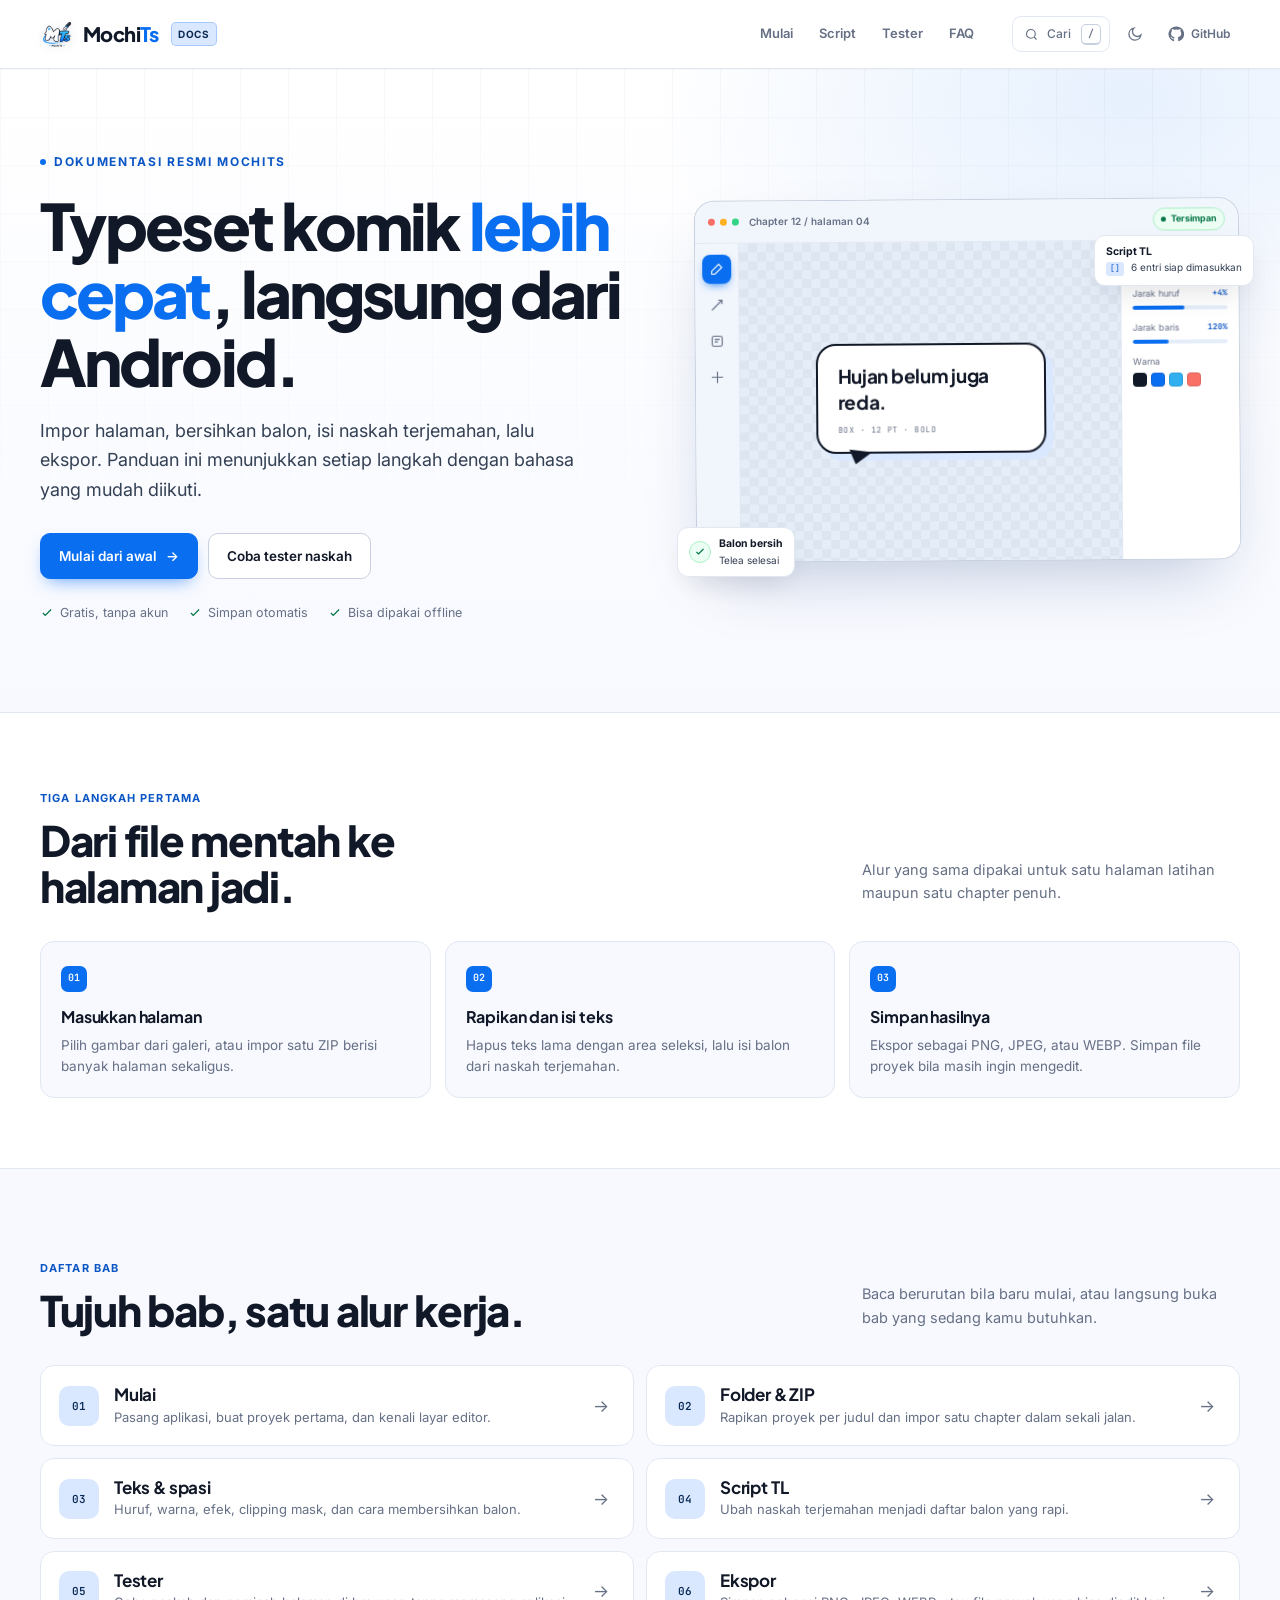
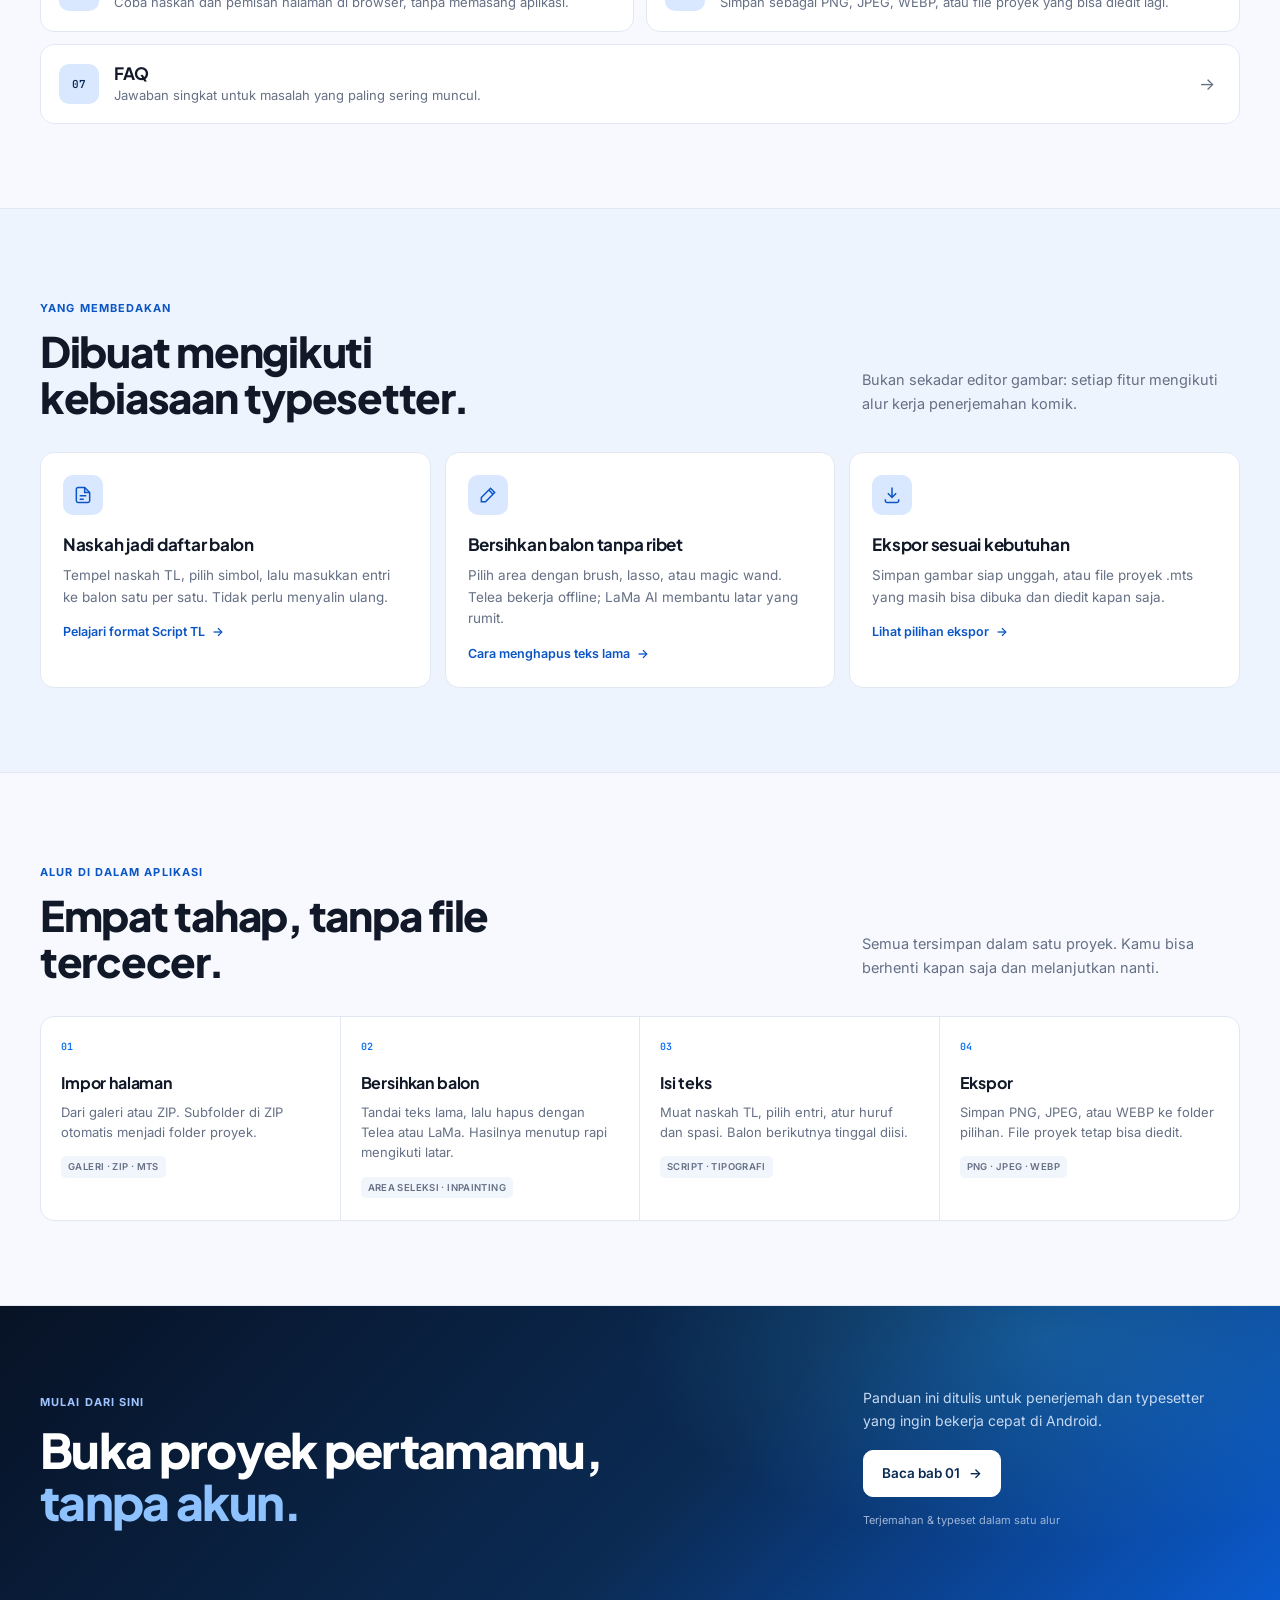
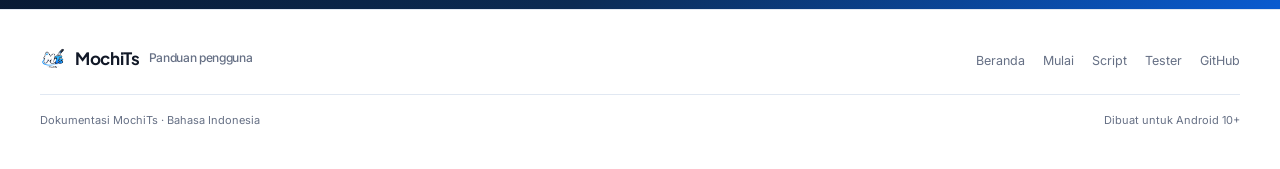
==== commit d3662fdc: "Tambah bottom navigation dengan animasi tombol + transisi" ====
--- a/index.html
+++ b/index.html
@@ -117,6 +117,29 @@
     </div>
   </header>
 
+  <nav class="bottom-nav" aria-label="Navigasi utama">
+    <a href="index.html" class="bottom-nav-item" data-nav="index.html">
+      <span class="icon" aria-hidden="true"><svg viewBox="0 0 24 24" fill="none" stroke="currentColor" stroke-width="1.8"><path d="m3 12 9-9 9 9M5 10v10a1 1 0 0 0 1 1h4v-6h4v6h4a1 1 0 0 0 1-1V10"></path></svg></span>
+      <span class="lbl">Beranda</span>
+    </a>
+    <a href="mulai.html" class="bottom-nav-item" data-nav="mulai.html">
+      <span class="icon" aria-hidden="true"><svg viewBox="0 0 24 24" fill="none" stroke="currentColor" stroke-width="1.8"><path d="M4 5h16M4 12h16M4 19h10"></path></svg></span>
+      <span class="lbl">Mulai</span>
+    </a>
+    <a href="script.html" class="bottom-nav-item" data-nav="script.html">
+      <span class="icon" aria-hidden="true"><svg viewBox="0 0 24 24" fill="none" stroke="currentColor" stroke-width="1.8"><path d="m8 6-6 6 6 6M16 6l6 6-6 6"></path></svg></span>
+      <span class="lbl">Script</span>
+    </a>
+    <a href="tester.html" class="bottom-nav-item" data-nav="tester.html">
+      <span class="icon" aria-hidden="true"><svg viewBox="0 0 24 24" fill="none" stroke="currentColor" stroke-width="1.8"><circle cx="11" cy="11" r="7"></circle><path d="m20 20-4-4"></path></svg></span>
+      <span class="lbl">Tester</span>
+    </a>
+    <a href="faq.html" class="bottom-nav-item" data-nav="faq.html">
+      <span class="icon" aria-hidden="true"><svg viewBox="0 0 24 24" fill="none" stroke="currentColor" stroke-width="1.8"><circle cx="12" cy="12" r="9"></circle><path d="M9.5 9.5a2.5 2.5 0 1 1 3.5 2.3c-.7.4-1 .8-1 1.7M12 17v.01"></path></svg></span>
+      <span class="lbl">FAQ</span>
+    </a>
+  </nav>
+
   <div class="site-menu" id="site-menu" hidden>
     <div class="site-menu-in">
       <nav class="menu-group" aria-label="Isi panduan">
--- a/assets/style.css
+++ b/assets/style.css
@@ -609,8 +609,7 @@
   overflow: hidden;
   border-bottom: 1px solid var(--line);
   background:
-    radial-gradient(720px 420px at 88% 4%, color-mix(in srgb, var(--primary) 14%, transparent), transparent 66%),
-    radial-gradient(520px 360px at 8% 100%, color-mix(in srgb, #30b0f0 9%, transparent), transparent 70%),
+    radial-gradient(720px 420px at 88% 4%, color-mix(in srgb, var(--primary) 10%, transparent), transparent 66%),
     linear-gradient(180deg, var(--surface) 0%, var(--bg) 100%);
 }
 .hero::before {
@@ -637,21 +636,20 @@
   display: inline-flex;
   align-items: center;
   gap: 8px;
-  padding: 5px 10px 5px 7px;
-  border: 1px solid var(--line);
-  border-radius: 999px;
-  background: color-mix(in srgb, var(--surface) 80%, transparent);
-  color: var(--text-soft);
+  padding: 0;
+  border: 0;
+  background: transparent;
+  color: var(--primary-deep);
   font-size: 12px;
-  font-weight: 600;
-  box-shadow: var(--shadow-sm);
+  font-weight: 700;
+  letter-spacing: .14em;
+  text-transform: uppercase;
 }
 .hero-eyebrow .dot {
-  width: 7px;
-  height: 7px;
+  width: 6px;
+  height: 6px;
   border-radius: 50%;
-  background: #22c55e;
-  box-shadow: 0 0 0 3px color-mix(in srgb, #22c55e 18%, transparent);
+  background: var(--primary);
 }
 .hero-title {
   margin: 20px 0 0;
@@ -1068,6 +1066,96 @@
 /* ---------- Footer ---------- */
 
 .site-footer { padding: 34px 0 40px; background: var(--surface); }
+
+/* ---------- Bottom navigation ---------- */
+
+.bottom-nav {
+  position: fixed;
+  bottom: 0;
+  left: 0;
+  right: 0;
+  z-index: 110;
+  display: none;
+  grid-template-columns: repeat(5, 1fr);
+  gap: 4px;
+  padding: 8px 10px calc(10px + env(safe-area-inset-bottom, 0px));
+  background: color-mix(in srgb, var(--surface) 92%, transparent);
+  backdrop-filter: blur(18px) saturate(1.4);
+  -webkit-backdrop-filter: blur(18px) saturate(1.4);
+  border-top: 1px solid var(--line);
+  box-shadow: 0 -8px 24px -12px color-mix(in srgb, var(--text) 12%, transparent);
+}
+.bottom-nav-item {
+  position: relative;
+  display: flex;
+  flex-direction: column;
+  align-items: center;
+  gap: 3px;
+  padding: 6px 2px;
+  color: var(--muted);
+  text-decoration: none;
+  font-size: 10.5px;
+  font-weight: 500;
+  border-radius: 10px;
+  transition: color .2s ease, background-color .2s ease, transform .2s cubic-bezier(.2, .7, .3, 1);
+  overflow: hidden;
+}
+.bottom-nav-item .icon {
+  width: 20px;
+  height: 20px;
+  display: grid;
+  place-items: center;
+  transition: transform .25s cubic-bezier(.2, .7, .3, 1);
+}
+.bottom-nav-item .icon svg { width: 18px; height: 18px; }
+.bottom-nav-item:hover { color: var(--text); background: var(--surface-2); }
+.bottom-nav-item:active { transform: scale(.94); }
+/* Animasi tombol saat pindah menu (dijalankan oleh JS) */
+.bottom-nav-item.is-animating {
+  animation: bottomNavPulse .35s cubic-bezier(.2, .7, .3, 1) both;
+}
+@keyframes bottomNavPulse {
+  0%   { transform: scale(1); }
+  40%  { transform: scale(1.05); }
+  100% { transform: scale(1); }
+}
+.bottom-nav-item.active {
+  color: var(--primary-deep);
+  background: var(--primary-soft);
+}
+.bottom-nav-item.active .icon { transform: translateY(-1px) scale(1.06); }
+/* Indikator kecil di bawah item aktif */
+.bottom-nav-item::after {
+  content: "";
+  position: absolute;
+  bottom: 2px;
+  left: 50%;
+  width: 4px;
+  height: 4px;
+  border-radius: 50%;
+  background: var(--primary);
+  transform: translateX(-50%) scale(0);
+  opacity: 0;
+  transition: transform .25s cubic-bezier(.2, .7, .3, 1), opacity .25s ease;
+}
+.bottom-nav-item.active::after {
+  transform: translateX(-50%) scale(1);
+  opacity: 1;
+}
+/* Elemen aktif di tengah (Beranda) dapat efek tombol pill */
+.bottom-nav-item[data-nav="index.html"].active {
+  background: var(--primary);
+  color: var(--on-primary);
+  box-shadow: 0 6px 16px -8px color-mix(in srgb, var(--primary) 80%, transparent);
+}
+.bottom-nav-item[data-nav="index.html"].active::after { background: var(--on-primary); }
+/* Tambah padding di bawah konten agar tidak terhalang bottom nav */
+@media (max-width: 1040px) {
+  .bottom-nav { display: grid; }
+  .site-footer { padding-bottom: 148px; }
+  main { padding-bottom: 100px; }
+}
+
 .footer-in {
   display: flex;
   align-items: flex-end;
@@ -1836,12 +1924,15 @@
   .mobile-toc a:hover { color: var(--primary-deep); }
   .mobile-toc a.toc-sub { padding-left: 10px; font-size: 11px; color: var(--muted); }
 
-  .hero-grid { grid-template-columns: 1fr; gap: 30px; padding-top: 38px; }
+  .hero-grid { grid-template-columns: 1fr; gap: 30px; padding-top: 34px; padding-bottom: 56px; }
   .hero-title { max-width: 17ch; }
   .hero-visual { width: min(100%, 560px); margin: 0 auto; }
   .float-script { right: -4px; }
   .float-clean { left: -4px; }
   .chapter-list { grid-template-columns: 1fr; }
+  .chapter-row { grid-template-columns: 42px minmax(0, 1fr) 22px; grid-template-rows: auto auto; }
+  .chapter-row .chapter-desc { grid-column: 2; }
+  .chapter-row .chapter-arrow { display: none; }
   .chapter-row:last-child:nth-child(odd) { grid-column: auto; }
   .feature-grid { grid-template-columns: 1fr; }
   .start-grid { grid-template-columns: 1fr; }
@@ -1881,9 +1972,11 @@
   .footer-note { flex-direction: column; gap: 4px; }
   .hero-trust { gap: 6px 14px; }
   .float-note { display: none; }
-  .app-window { transform: none; }
+  .app-window { transform: none; max-width: 100%; }
   .app-main { min-height: 280px; }
   .bubble { font-size: 16px; }
+  .hero-actions { gap: 8px; }
+  .hero-lead { font-size: 15.5px; }
   .workflow-list { grid-template-columns: 1fr; }
   .workflow-row { border-right: 0; border-bottom: 1px solid var(--line); }
   .workflow-row:last-child { border-bottom: 0; }
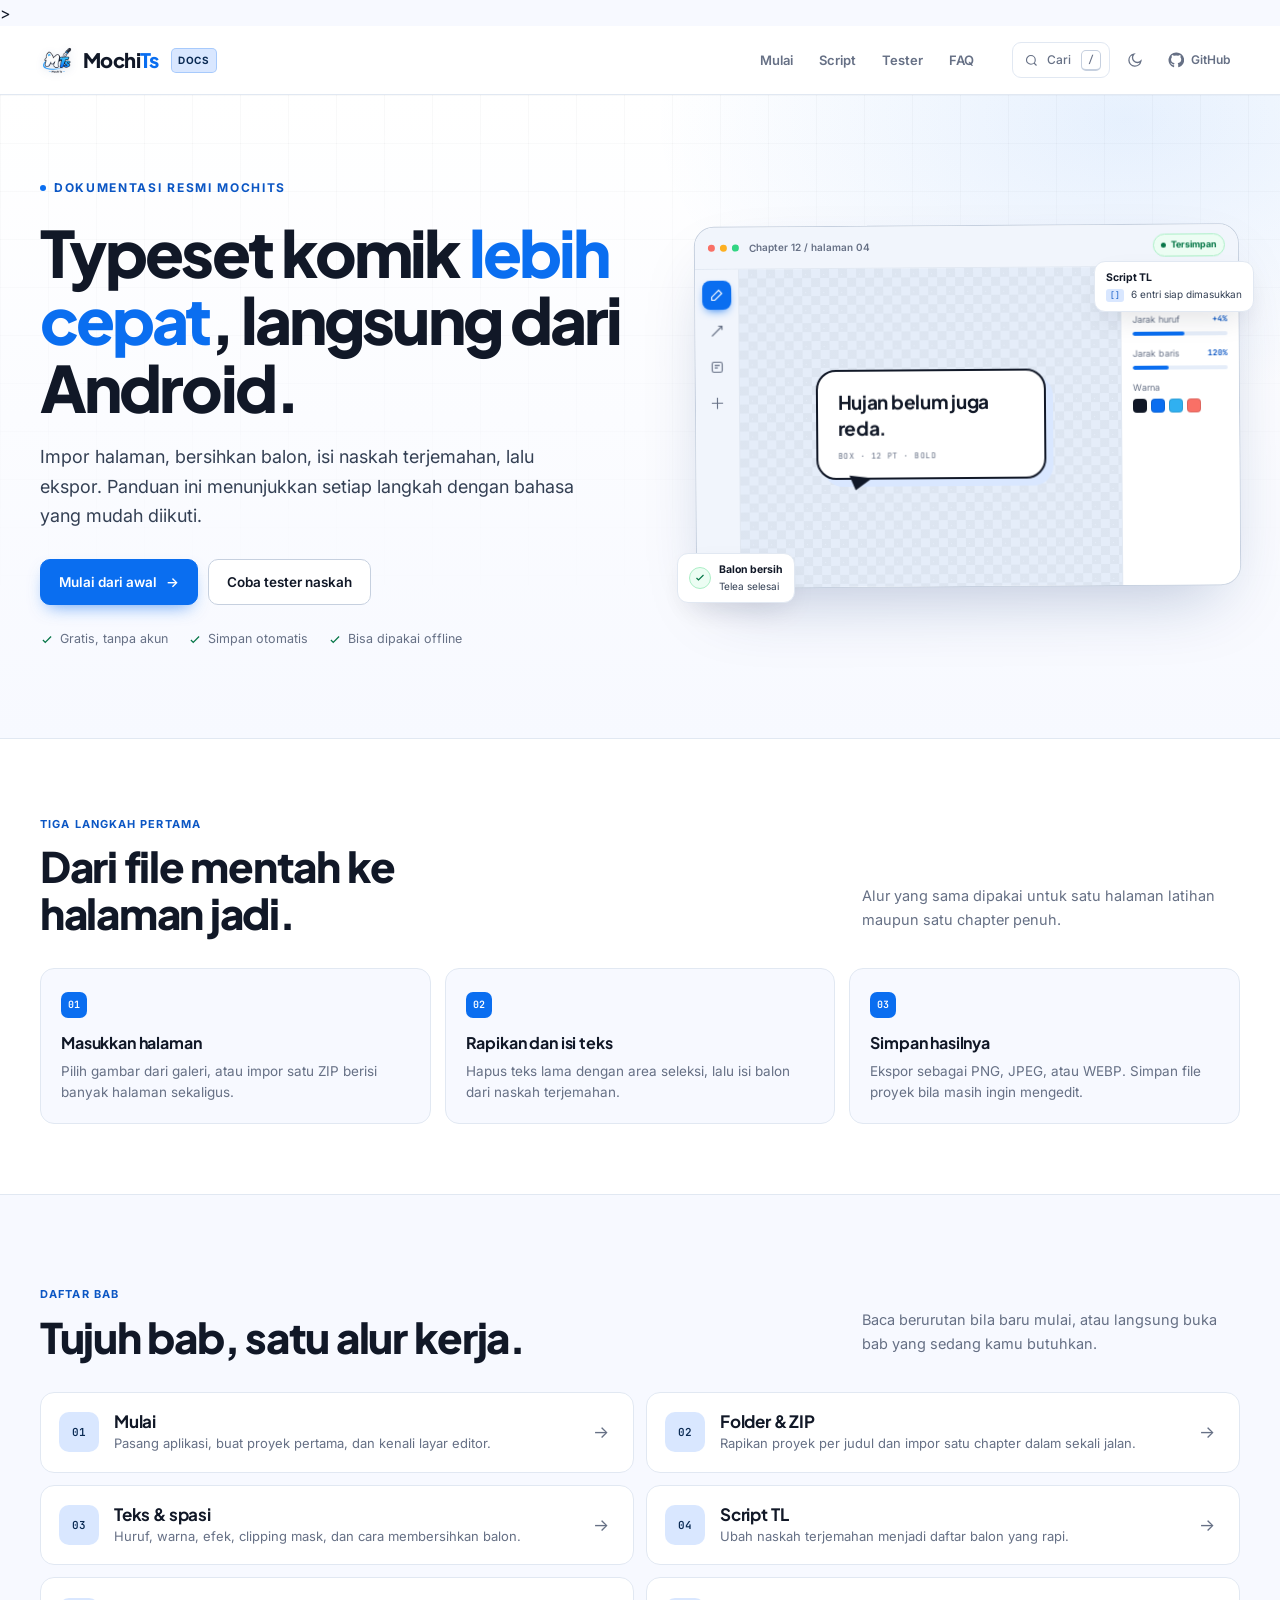
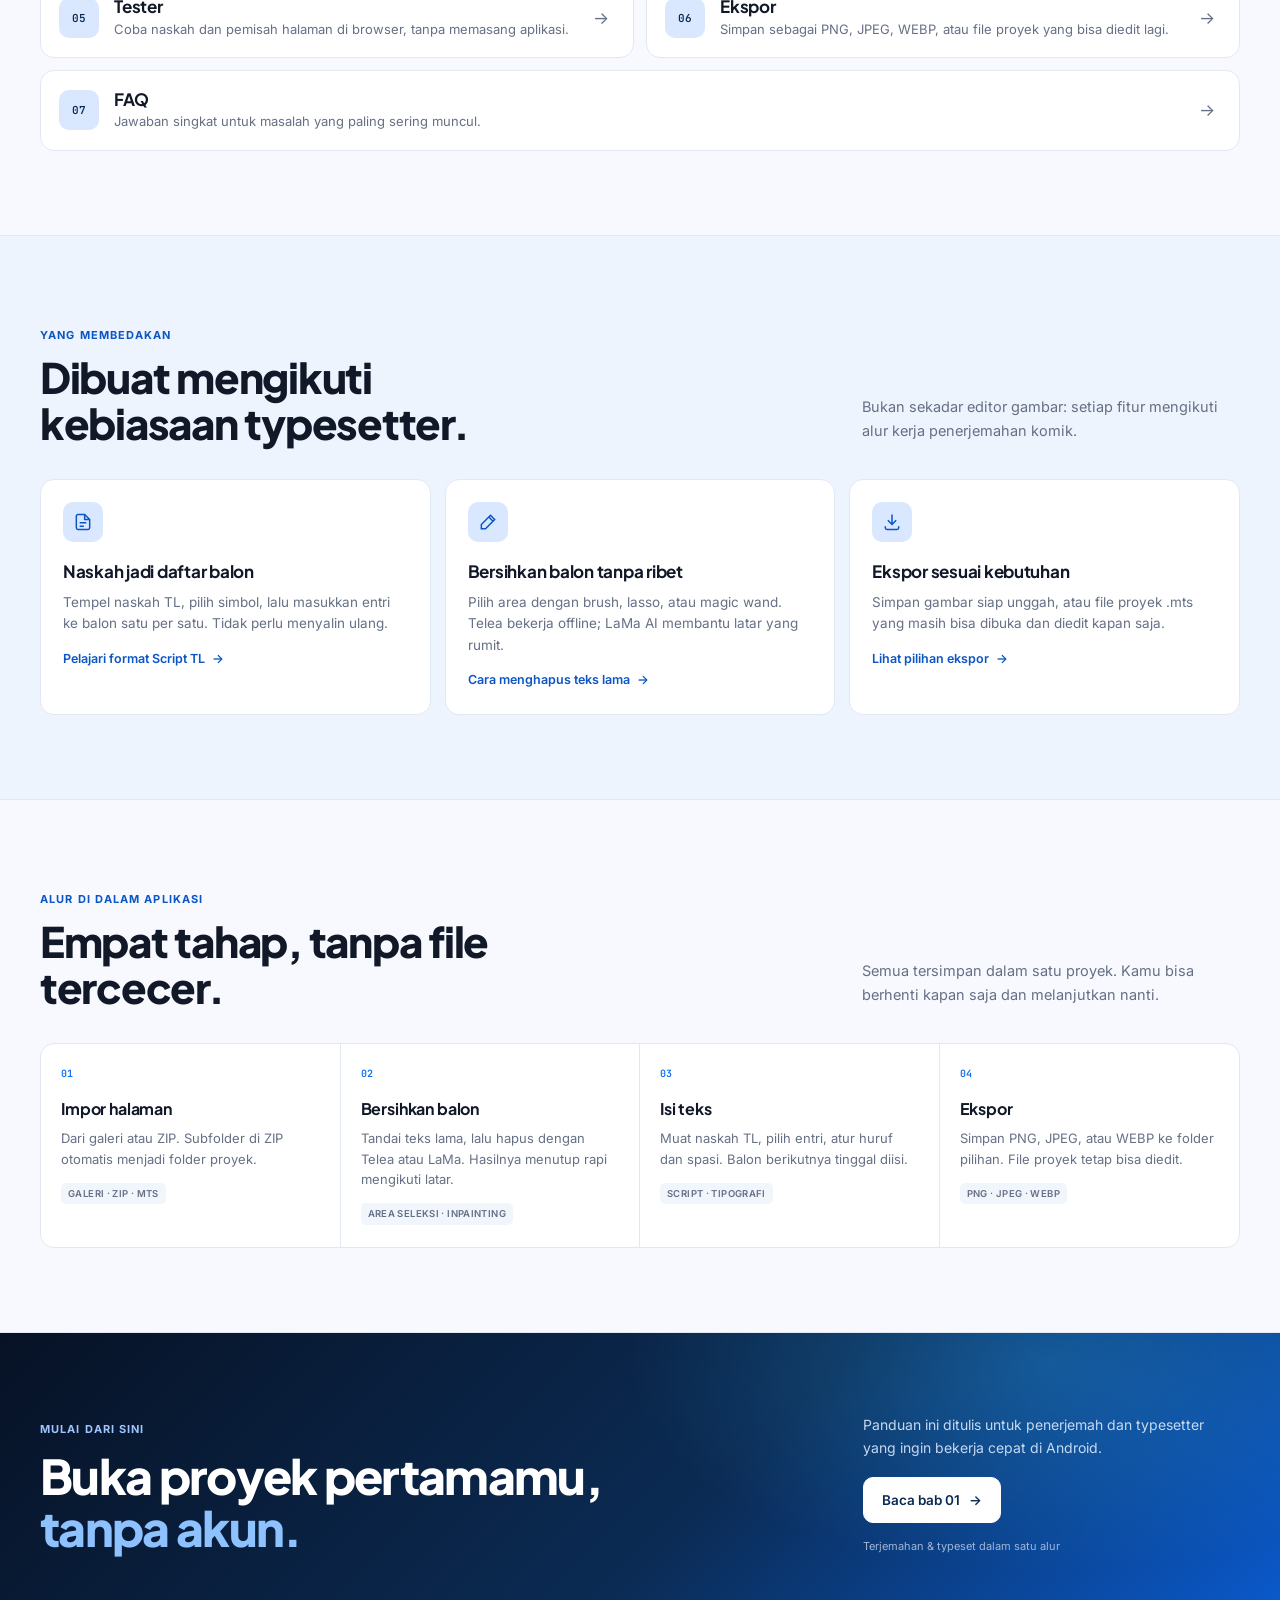
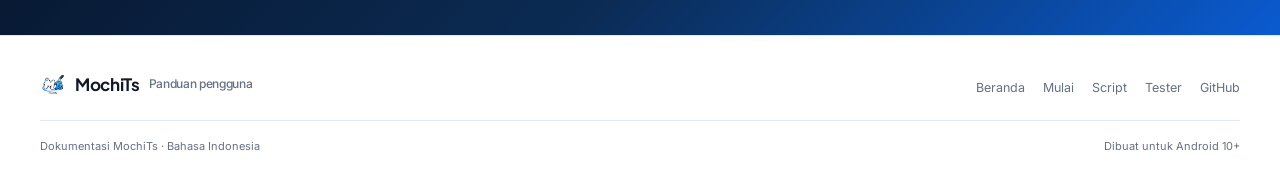
==== commit 9d034587: "Tambah tautan sitemap ke semua halaman" ====
--- a/index.html
+++ b/index.html
@@ -28,6 +28,7 @@
   <link rel="icon" href="assets/icon-192.png" sizes="192x192" type="image/png">
   <link rel="apple-touch-icon" href="assets/apple-touch-icon.png">
   <link rel="manifest" href="site.webmanifest">
+  <link rel="sitemap" type="application/xml" href="https://mochits.my.id/sitemap.xml">>
   <link rel="preconnect" href="https://fonts.googleapis.com">
   <link rel="preconnect" href="https://fonts.gstatic.com" crossorigin>
   <link href="https://fonts.googleapis.com/css2?family=Inter:wght@400;500;600;700&family=JetBrains+Mono:wght@400;600&family=Plus+Jakarta+Sans:wght@600;700;800&display=swap" rel="stylesheet">
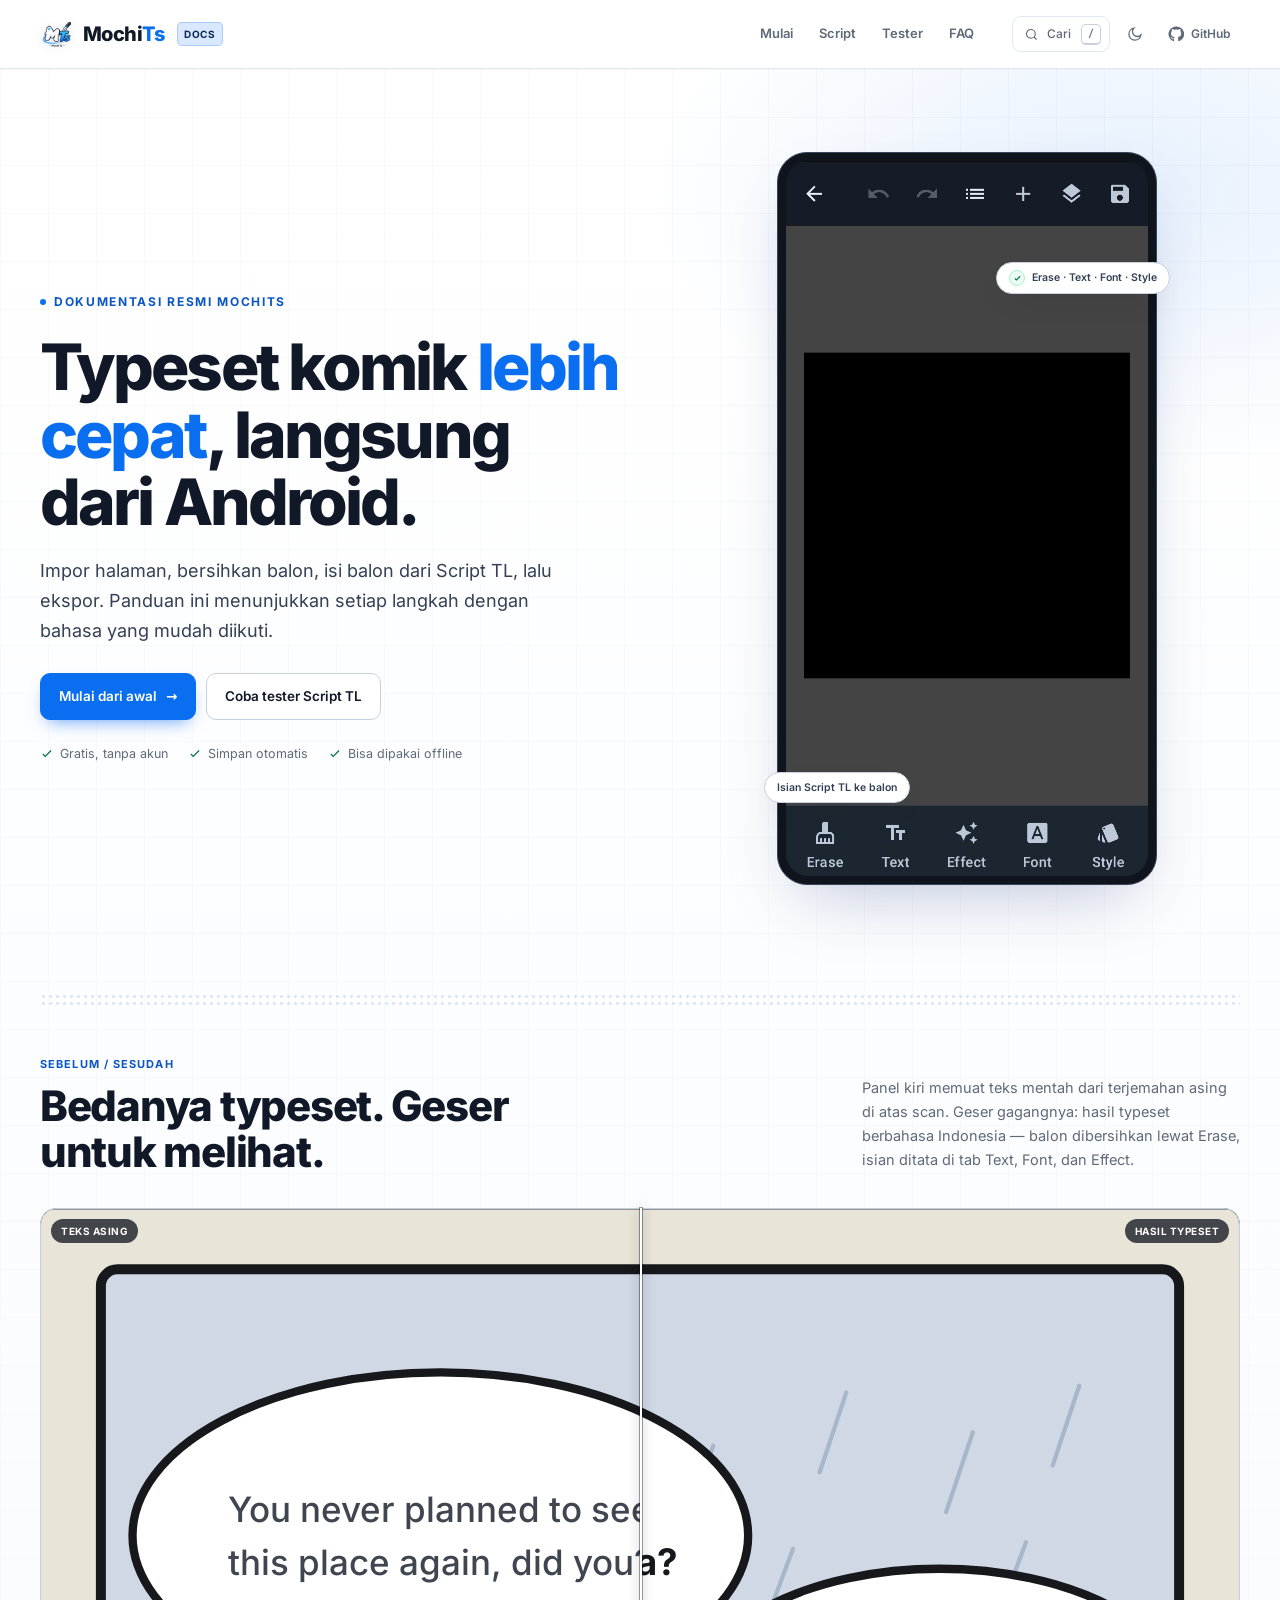
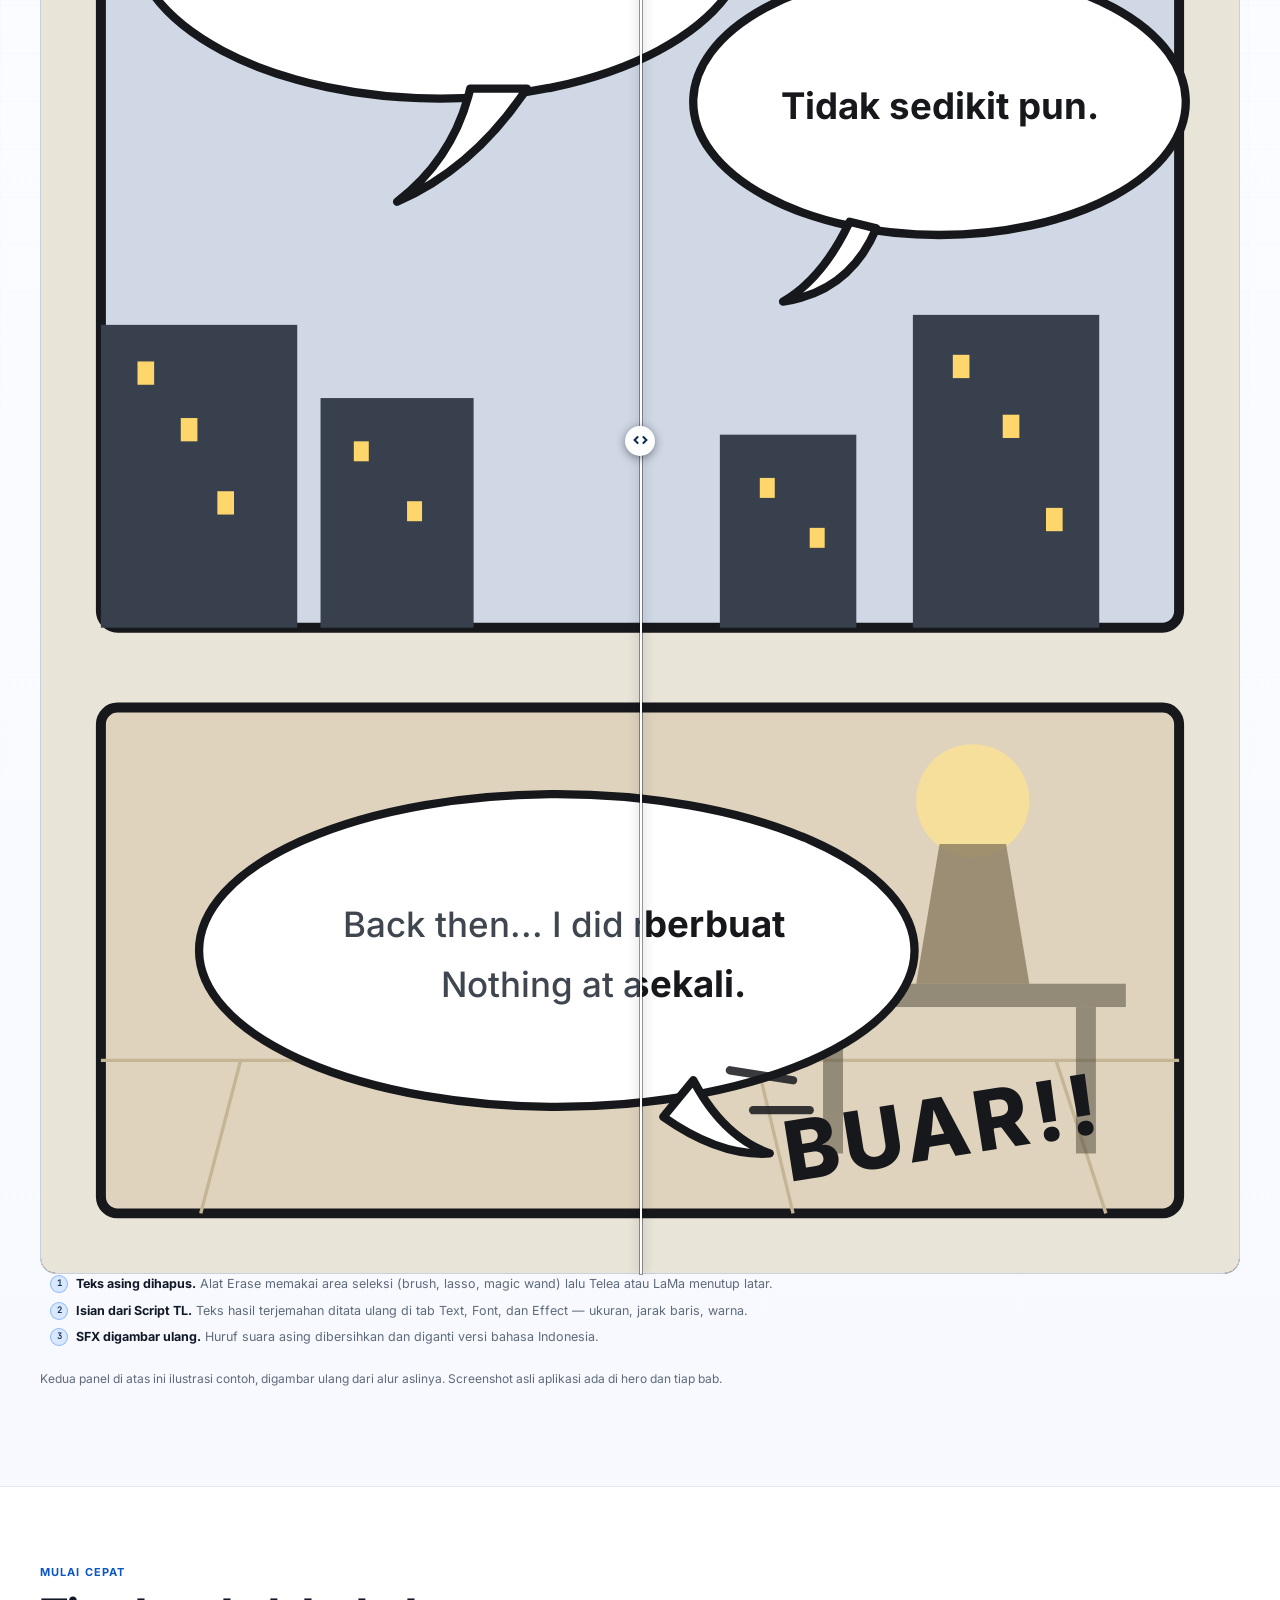
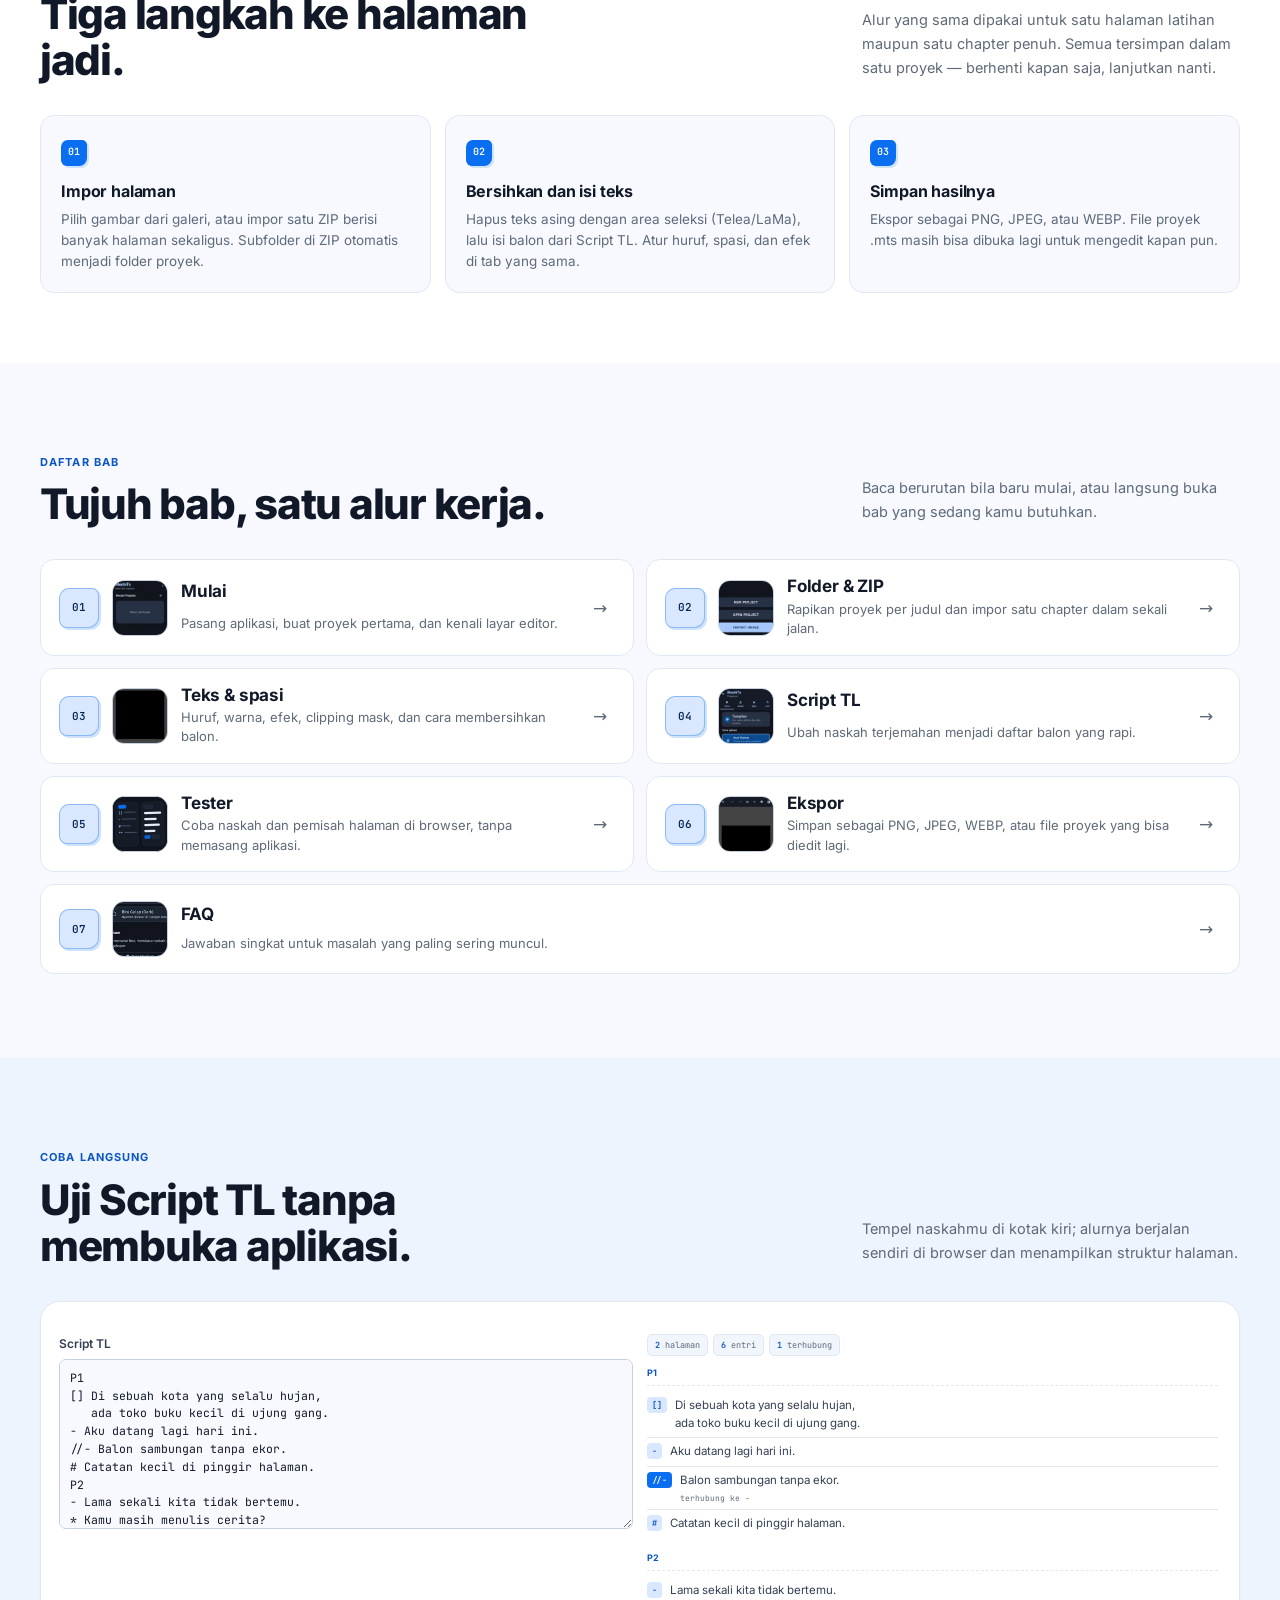
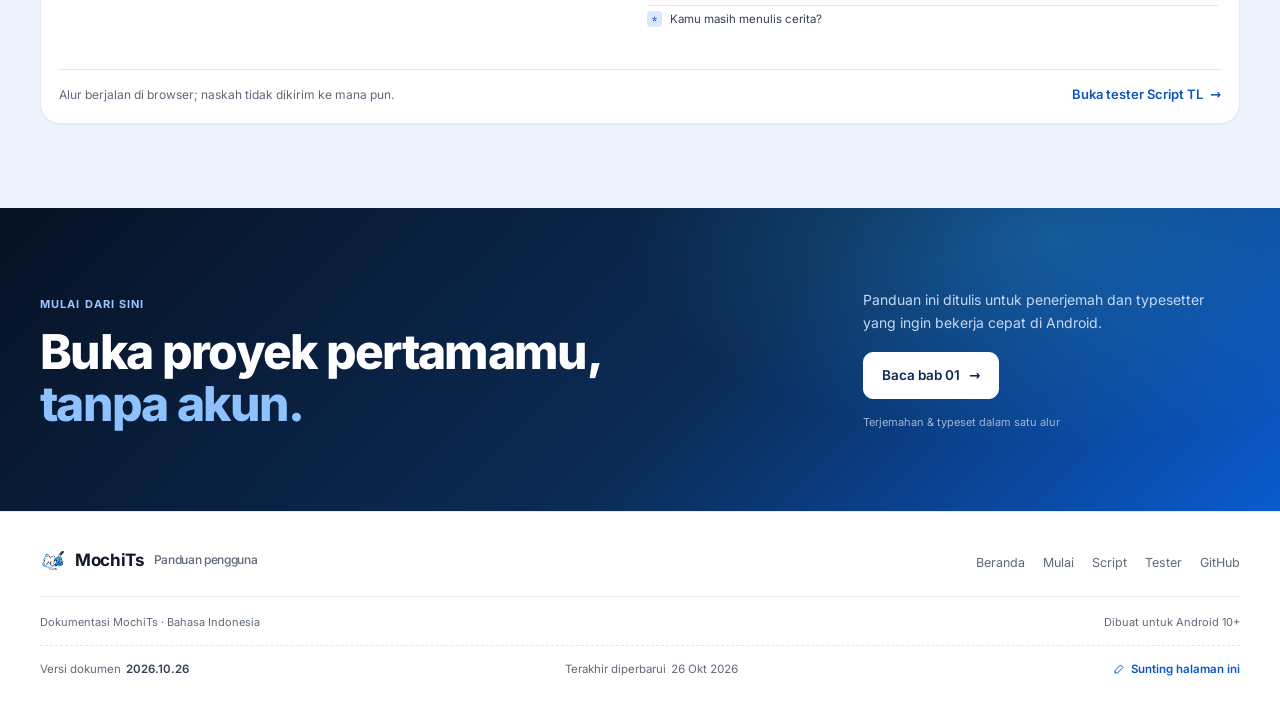
==== commit 5ab1cdea: "Perbaiki & perbarui situs: offline, font self-host, screenshot, beranda padat - Perbaiki tag link si" ====
--- a/index.html
+++ b/index.html
@@ -4,7 +4,7 @@
   <meta charset="utf-8">
   <meta name="viewport" content="width=device-width, initial-scale=1">
   <title>MochiTs Docs — Panduan typeset komik Android</title>
-  <meta name="description" content="Panduan resmi MochiTs untuk typeset komik di Android. Impor halaman, bersihkan balon, isi naskah terjemahan, atur huruf, lalu ekspor. Lengkap dengan tester naskah di browser.">
+  <meta name="description" content="Panduan resmi MochiTs untuk typeset komik di Android. Impor halaman, bersihkan balon, isi balon dari Script TL, atur huruf, lalu ekspor. Uji Script TL langsung di browser.">
   <meta name="robots" content="index, follow, max-image-preview:large">
   <meta name="theme-color" content="#f7f9ff" media="(prefers-color-scheme: light)">
   <meta name="theme-color" content="#0f141d" media="(prefers-color-scheme: dark)">
@@ -28,10 +28,9 @@
   <link rel="icon" href="assets/icon-192.png" sizes="192x192" type="image/png">
   <link rel="apple-touch-icon" href="assets/apple-touch-icon.png">
   <link rel="manifest" href="site.webmanifest">
-  <link rel="sitemap" type="application/xml" href="https://mochits.my.id/sitemap.xml">>
-  <link rel="preconnect" href="https://fonts.googleapis.com">
-  <link rel="preconnect" href="https://fonts.gstatic.com" crossorigin>
-  <link href="https://fonts.googleapis.com/css2?family=Inter:wght@400;500;600;700&family=JetBrains+Mono:wght@400;600&family=Plus+Jakarta+Sans:wght@600;700;800&display=swap" rel="stylesheet">
+  <link rel="sitemap" type="application/xml" href="https://mochits.my.id/sitemap.xml">
+  <link rel="preload" href="assets/fonts/inter-latin.woff2" as="font" type="font/woff2" crossorigin>
+  <link rel="preload" href="assets/fonts/jetbrains-mono-latin.woff2" as="font" type="font/woff2" crossorigin>
   <link rel="stylesheet" href="assets/style.css">
   <script>
     (function () {
@@ -74,6 +73,7 @@
         "name": "Panduan typeset komik Android",
         "description": "Tujuh bab panduan MochiTs, dari memasang aplikasi sampai mengekspor halaman.",
         "inLanguage": "id",
+        "dateModified": "2026-10-26",
         "isPartOf": { "@id": "https://mochits.my.id/#website" }
       }
     ]
@@ -119,7 +119,7 @@
   </header>
 
   <nav class="bottom-nav" aria-label="Navigasi utama">
-    <a href="index.html" class="bottom-nav-item" data-nav="index.html">
+    <a href="index.html" class="bottom-nav-item active" data-nav="index.html" aria-current="page">
       <span class="icon" aria-hidden="true"><svg viewBox="0 0 24 24" fill="none" stroke="currentColor" stroke-width="1.8"><path d="m3 12 9-9 9 9M5 10v10a1 1 0 0 0 1 1h4v-6h4v6h4a1 1 0 0 0 1-1V10"></path></svg></span>
       <span class="lbl">Beranda</span>
     </a>
@@ -127,18 +127,18 @@
       <span class="icon" aria-hidden="true"><svg viewBox="0 0 24 24" fill="none" stroke="currentColor" stroke-width="1.8"><path d="M4 5h16M4 12h16M4 19h10"></path></svg></span>
       <span class="lbl">Mulai</span>
     </a>
+    <a href="teks.html" class="bottom-nav-item" data-nav="teks.html">
+      <span class="icon" aria-hidden="true"><svg viewBox="0 0 24 24" fill="none" stroke="currentColor" stroke-width="1.8"><path d="M5 4h14M5 8h14M7 14h10M7 18h6"></path></svg></span>
+      <span class="lbl">Teks</span>
+    </a>
     <a href="script.html" class="bottom-nav-item" data-nav="script.html">
       <span class="icon" aria-hidden="true"><svg viewBox="0 0 24 24" fill="none" stroke="currentColor" stroke-width="1.8"><path d="m8 6-6 6 6 6M16 6l6 6-6 6"></path></svg></span>
       <span class="lbl">Script</span>
     </a>
-    <a href="tester.html" class="bottom-nav-item" data-nav="tester.html">
-      <span class="icon" aria-hidden="true"><svg viewBox="0 0 24 24" fill="none" stroke="currentColor" stroke-width="1.8"><circle cx="11" cy="11" r="7"></circle><path d="m20 20-4-4"></path></svg></span>
-      <span class="lbl">Tester</span>
-    </a>
-    <a href="faq.html" class="bottom-nav-item" data-nav="faq.html">
-      <span class="icon" aria-hidden="true"><svg viewBox="0 0 24 24" fill="none" stroke="currentColor" stroke-width="1.8"><circle cx="12" cy="12" r="9"></circle><path d="M9.5 9.5a2.5 2.5 0 1 1 3.5 2.3c-.7.4-1 .8-1 1.7M12 17v.01"></path></svg></span>
-      <span class="lbl">FAQ</span>
-    </a>
+    <button type="button" class="bottom-nav-item" data-nav-menu aria-haspopup="true" aria-expanded="false" aria-controls="site-menu">
+      <span class="icon" aria-hidden="true"><svg viewBox="0 0 24 24" fill="none" stroke="currentColor" stroke-width="1.8"><path d="M4 4h7v7H4zM13 4h7v7h-7zM4 13h7v7H4zM13 13h7v7h-7z"></path></svg></span>
+      <span class="lbl">Semua bab</span>
+    </button>
   </nav>
 
   <div class="site-menu" id="site-menu" hidden>
@@ -160,6 +160,7 @@
         </button>
         <a href="https://github.com/Mochizhouuu/MochiTs" target="_blank" rel="noopener">Kode aplikasi di GitHub</a>
         <a href="https://github.com/Mochizhouuu/MochiTs-Docs" target="_blank" rel="noopener">Sumber dokumentasi</a>
+        <a href="changelog.html">Riwayat perubahan</a>
         <p class="menu-note">Semua halaman bisa dibaca tanpa akun. Proyekmu tetap tersimpan di perangkat.</p>
       </div>
     </div>
@@ -187,10 +188,10 @@
         <div class="hero-copy">
           <span class="hero-eyebrow"><span class="dot" aria-hidden="true"></span> Dokumentasi resmi MochiTs</span>
           <h1 class="hero-title">Typeset komik <span class="accent">lebih cepat</span>, langsung dari Android.</h1>
-          <p class="hero-lead">Impor halaman, bersihkan balon, isi naskah terjemahan, lalu ekspor. Panduan ini menunjukkan setiap langkah dengan bahasa yang mudah diikuti.</p>
+          <p class="hero-lead">Impor halaman, bersihkan balon, isi balon dari Script TL, lalu ekspor. Panduan ini menunjukkan setiap langkah dengan bahasa yang mudah diikuti.</p>
           <div class="hero-actions">
             <a class="btn btn-primary" href="mulai.html">Mulai dari awal <span aria-hidden="true">→</span></a>
-            <a class="btn btn-ghost" href="tester.html">Coba tester naskah</a>
+            <a class="btn btn-ghost" href="tester.html">Coba tester Script TL</a>
           </div>
           <div class="hero-trust">
             <span><svg viewBox="0 0 24 24" fill="none" stroke="currentColor" stroke-width="2.2" aria-hidden="true"><path d="m5 12 4 4L19 6"></path></svg> Gratis, tanpa akun</span>
@@ -199,42 +200,133 @@
           </div>
         </div>
 
-        <div class="hero-visual" aria-hidden="true">
-          <div class="app-window">
-            <div class="app-bar">
-              <span class="app-dots"><i></i><i></i><i></i></span>
-              <span class="app-title">Chapter 12 / halaman 04</span>
-              <span class="app-status">Tersimpan</span>
+        <div class="hero-visual">
+          <div class="hero-shot">
+            <picture>
+              <source srcset="assets/screens/app-editor.avif" type="image/avif">
+              <img src="assets/screens/app-editor.webp" width="720" height="1422" loading="lazy" decoding="async" alt="Layar editor MochiTs: kanvas halaman gelap dengan bar alat berlabel Erase, Text, Effect, Font, dan Style di bagian bawah.">
+            </picture>
+            <span class="hero-chip right"><span class="tick"><svg viewBox="0 0 24 24" fill="none" stroke="currentColor" stroke-width="3" aria-hidden="true"><path d="m5 12 4 4L19 6"></path></svg></span>Erase · Text · Font · Style</span>
+            <span class="hero-chip left">Isian Script TL ke balon</span>
+          </div>
+        </div>
+      </div>
+
+      <!-- Banding sebelum/sesudah: panel digambar sebagai SVG, saling menutup
+           saat digeser. Tanpa JS: keduanya tampil bertumpuk vertikal. -->
+      <div class="wrap ba-band" id="banding">
+        <hr class="halftone-sep">
+        <div class="section-heading">
+          <div>
+            <span class="label">Sebelum / sesudah</span>
+            <h2>Bedanya typeset. Geser untuk melihat.</h2>
+          </div>
+          <p>Panel kiri memuat teks mentah dari terjemahan asing di atas scan. Geser gagangnya: hasil typeset berbahasa Indonesia — balon dibersihkan lewat Erase, isian ditata di tab Text, Font, dan Effect.</p>
+        </div>
+        <div class="ba" data-ba>
+          <div class="ba-stack">
+            <div class="ba-item">
+              <svg viewBox="0 0 720 1000" xmlns="http://www.w3.org/2000/svg" role="img" aria-label="Ilustrasi panel komik: halaman asli dengan teks asing di dalam balon dan SFX yang belum digambar ulang.">
+                <rect width="720" height="1000" fill="#e9e4d8"></rect>
+                <rect x="36" y="36" width="648" height="576" rx="10" fill="#cfd8e4" stroke="#17181c" stroke-width="6"></rect>
+                <g stroke="#a7b6c9" stroke-width="2.5" stroke-linecap="round">
+                  <path d="M120 124 104 172"></path><path d="M184 104 168 152"></path><path d="M248 136 232 184"></path><path d="M324 112 308 160"></path><path d="M404 142 388 190"></path><path d="M484 110 468 158"></path><path d="M560 134 544 182"></path><path d="M624 106 608 154"></path>
+                  <path d="M148 208 136 240"></path><path d="M292 196 280 228"></path><path d="M452 204 440 236"></path><path d="M592 200 580 232"></path>
+                </g>
+                <g fill="#39404d">
+                  <rect x="36" y="430" width="118" height="182"></rect>
+                  <rect x="168" y="474" width="92" height="138"></rect>
+                  <rect x="408" y="496" width="82" height="116"></rect>
+                  <rect x="524" y="424" width="112" height="188"></rect>
+                </g>
+                <g fill="#ffd66b">
+                  <rect x="58" y="452" width="10" height="14"></rect><rect x="84" y="486" width="10" height="14"></rect><rect x="106" y="530" width="10" height="14"></rect>
+                  <rect x="188" y="500" width="9" height="12"></rect><rect x="220" y="536" width="9" height="12"></rect>
+                  <rect x="432" y="522" width="9" height="12"></rect><rect x="462" y="552" width="9" height="12"></rect>
+                  <rect x="548" y="448" width="10" height="14"></rect><rect x="578" y="484" width="10" height="14"></rect><rect x="604" y="540" width="10" height="14"></rect>
+                </g>
+                <ellipse cx="240" cy="196" rx="185" ry="98" fill="#ffffff" stroke="#17181c" stroke-width="5"></ellipse>
+                <path d="M258 288 Q248 330 214 356 Q260 336 292 288 Z" fill="#ffffff" stroke="#17181c" stroke-width="5" stroke-linejoin="round"></path>
+                <ellipse cx="540" cy="296" rx="148" ry="80" fill="#ffffff" stroke="#17181c" stroke-width="5"></ellipse>
+                <path d="M486 368 Q470 402 446 416 Q486 410 502 372 Z" fill="#ffffff" stroke="#17181c" stroke-width="5" stroke-linejoin="round"></path>
+                <rect x="36" y="660" width="648" height="304" rx="10" fill="#dfd3bd" stroke="#17181c" stroke-width="6"></rect>
+                <g stroke="#c4b595" stroke-width="2">
+                  <path d="M36 872H684"></path><path d="M120 872 96 964"></path><path d="M430 872 452 964"></path><path d="M610 872 640 964"></path>
+                </g>
+                <circle cx="560" cy="716" r="34" fill="#f6df9b"></circle>
+                <path d="M540 742h40l14 84h-68Z" fill="#8b7d63" opacity=".8"></path>
+                <g fill="#4a4436" opacity=".5">
+                  <rect x="452" y="826" width="200" height="14"></rect><rect x="470" y="840" width="12" height="88"></rect><rect x="622" y="840" width="12" height="88"></rect>
+                </g>
+                <ellipse cx="310" cy="806" rx="215" ry="94" fill="#ffffff" stroke="#17181c" stroke-width="5"></ellipse>
+                <path d="M392 884 Q410 918 438 928 Q408 930 374 906 Z" fill="#ffffff" stroke="#17181c" stroke-width="5" stroke-linejoin="round"></path>
+                <g stroke="#17181c" stroke-width="5" stroke-linecap="round" opacity=".85">
+                  <path d="M452 884 414 878"></path><path d="M462 902 428 902"></path>
+                </g>
+                <text x="545" y="930" transform="rotate(-9 545 930)" font-family="Inter, sans-serif" font-size="50" font-weight="700" letter-spacing="1" fill="#17181c" text-anchor="middle">KWAAANG!!</text>
+                <text x="240" y="188" font-family="Inter, sans-serif" font-size="21" font-weight="500" fill="#3f4650" text-anchor="middle">You never planned to see</text>
+                <text x="240" y="220" font-family="Inter, sans-serif" font-size="21" font-weight="500" fill="#3f4650" text-anchor="middle">this place again, did you?</text>
+                <text x="540" y="306" font-family="Inter, sans-serif" font-size="21" font-weight="500" fill="#3f4650" text-anchor="middle">Not even once.</text>
+                <text x="310" y="798" font-family="Inter, sans-serif" font-size="21" font-weight="500" fill="#3f4650" text-anchor="middle">Back then... I did nothing.</text>
+                <text x="310" y="834" font-family="Inter, sans-serif" font-size="21" font-weight="500" fill="#3f4650" text-anchor="middle">Nothing at all.</text>
+              </svg>
+              <span class="ba-chip before" aria-hidden="true">Teks asing</span>
             </div>
-            <div class="app-main">
-              <div class="app-toolbar">
-                <span class="tool-btn active"><svg viewBox="0 0 24 24" fill="none" stroke="currentColor" stroke-width="1.8"><path d="m15 4 5 5L9 20H4v-5L15 4Z"></path></svg></span>
-                <span class="tool-btn"><svg viewBox="0 0 24 24" fill="none" stroke="currentColor" stroke-width="1.8"><path d="M4 20 20 4M14 4h6v6"></path></svg></span>
-                <span class="tool-btn"><svg viewBox="0 0 24 24" fill="none" stroke="currentColor" stroke-width="1.8"><rect x="4" y="4" width="16" height="16" rx="3"></rect><path d="M8 9h8M8 13h5"></path></svg></span>
-                <span class="tool-btn"><svg viewBox="0 0 24 24" fill="none" stroke="currentColor" stroke-width="1.8"><path d="M12 3v18M3 12h18"></path></svg></span>
-              </div>
-              <div class="app-canvas">
-                <div class="bubble">
-                  Hujan belum juga reda.
-                  <span class="bubble-meta">BOX · 12 pt · Bold</span>
-                </div>
-              </div>
-              <div class="app-panel">
-                <div class="panel-title">Style &amp; Size</div>
-                <div class="panel-field"><span>Jarak huruf <b>+4%</b></span><div class="panel-slider"><i style="width:54%"></i></div></div>
-                <div class="panel-field"><span>Jarak baris <b>120%</b></span><div class="panel-slider"><i style="width:38%"></i></div></div>
-                <div class="panel-field"><span>Warna</span><div class="panel-swatches"><i style="background:#111827"></i><i style="background:#0a6ef0"></i><i style="background:#30b0f0"></i><i style="background:#f97066"></i></div></div>
-              </div>
+            <div class="ba-item">
+              <svg viewBox="0 0 720 1000" xmlns="http://www.w3.org/2000/svg" role="img" aria-label="Ilustrasi panel komik setelah typeset: balon dibersihkan, isian berbahasa Indonesia ditata rapat, dan SFX digambar ulang.">
+                <rect width="720" height="1000" fill="#e9e4d8"></rect>
+                <rect x="36" y="36" width="648" height="576" rx="10" fill="#cfd8e4" stroke="#17181c" stroke-width="6"></rect>
+                <g stroke="#a7b6c9" stroke-width="2.5" stroke-linecap="round">
+                  <path d="M120 124 104 172"></path><path d="M184 104 168 152"></path><path d="M248 136 232 184"></path><path d="M324 112 308 160"></path><path d="M404 142 388 190"></path><path d="M484 110 468 158"></path><path d="M560 134 544 182"></path><path d="M624 106 608 154"></path>
+                  <path d="M148 208 136 240"></path><path d="M292 196 280 228"></path><path d="M452 204 440 236"></path><path d="M592 200 580 232"></path>
+                </g>
+                <g fill="#39404d">
+                  <rect x="36" y="430" width="118" height="182"></rect>
+                  <rect x="168" y="474" width="92" height="138"></rect>
+                  <rect x="408" y="496" width="82" height="116"></rect>
+                  <rect x="524" y="424" width="112" height="188"></rect>
+                </g>
+                <g fill="#ffd66b">
+                  <rect x="58" y="452" width="10" height="14"></rect><rect x="84" y="486" width="10" height="14"></rect><rect x="106" y="530" width="10" height="14"></rect>
+                  <rect x="188" y="500" width="9" height="12"></rect><rect x="220" y="536" width="9" height="12"></rect>
+                  <rect x="432" y="522" width="9" height="12"></rect><rect x="462" y="552" width="9" height="12"></rect>
+                  <rect x="548" y="448" width="10" height="14"></rect><rect x="578" y="484" width="10" height="14"></rect><rect x="604" y="540" width="10" height="14"></rect>
+                </g>
+                <ellipse cx="240" cy="196" rx="185" ry="98" fill="#ffffff" stroke="#17181c" stroke-width="5"></ellipse>
+                <path d="M258 288 Q248 330 214 356 Q260 336 292 288 Z" fill="#ffffff" stroke="#17181c" stroke-width="5" stroke-linejoin="round"></path>
+                <ellipse cx="540" cy="296" rx="148" ry="80" fill="#ffffff" stroke="#17181c" stroke-width="5"></ellipse>
+                <path d="M486 368 Q470 402 446 416 Q486 410 502 372 Z" fill="#ffffff" stroke="#17181c" stroke-width="5" stroke-linejoin="round"></path>
+                <rect x="36" y="660" width="648" height="304" rx="10" fill="#dfd3bd" stroke="#17181c" stroke-width="6"></rect>
+                <g stroke="#c4b595" stroke-width="2">
+                  <path d="M36 872H684"></path><path d="M120 872 96 964"></path><path d="M430 872 452 964"></path><path d="M610 872 640 964"></path>
+                </g>
+                <circle cx="560" cy="716" r="34" fill="#f6df9b"></circle>
+                <path d="M540 742h40l14 84h-68Z" fill="#8b7d63" opacity=".8"></path>
+                <g fill="#4a4436" opacity=".5">
+                  <rect x="452" y="826" width="200" height="14"></rect><rect x="470" y="840" width="12" height="88"></rect><rect x="622" y="840" width="12" height="88"></rect>
+                </g>
+                <ellipse cx="310" cy="806" rx="215" ry="94" fill="#ffffff" stroke="#17181c" stroke-width="5"></ellipse>
+                <path d="M392 884 Q410 918 438 928 Q408 930 374 906 Z" fill="#ffffff" stroke="#17181c" stroke-width="5" stroke-linejoin="round"></path>
+                <g stroke="#17181c" stroke-width="5" stroke-linecap="round" opacity=".85">
+                  <path d="M452 884 414 878"></path><path d="M462 902 428 902"></path>
+                </g>
+                <text x="545" y="930" transform="rotate(-9 545 930)" font-family="Inter, sans-serif" font-size="50" font-weight="800" letter-spacing="3" fill="#17181c" text-anchor="middle">BUAR!!</text>
+                <text x="240" y="186" font-family="Inter, sans-serif" font-size="22" font-weight="700" fill="#17181c" text-anchor="middle">Kau tak berencana</text>
+                <text x="240" y="220" font-family="Inter, sans-serif" font-size="22" font-weight="700" fill="#17181c" text-anchor="middle">melihat tempat ini lagi, ya?</text>
+                <text x="540" y="306" font-family="Inter, sans-serif" font-size="22" font-weight="700" fill="#17181c" text-anchor="middle">Tidak sedikit pun.</text>
+                <text x="310" y="798" font-family="Inter, sans-serif" font-size="22" font-weight="700" fill="#17181c" text-anchor="middle">Saat itu... aku tak berbuat</text>
+                <text x="310" y="834" font-family="Inter, sans-serif" font-size="22" font-weight="700" fill="#17181c" text-anchor="middle">apa-apa sama sekali.</text>
+              </svg>
+              <span class="ba-chip after" aria-hidden="true">Hasil typeset</span>
             </div>
-          </div>
-          <div class="float-note float-script">
-            <strong>Script TL</strong>
-            <span><span class="sym">[]</span> 6 entri siap dimasukkan</span>
-          </div>
-          <div class="float-note float-clean">
-            <span class="tick"><svg viewBox="0 0 24 24" fill="none" stroke="currentColor" stroke-width="2.4"><path d="m5 12 4 4L19 6"></path></svg></span>
-            <span><strong>Balon bersih</strong>Telea selesai</span>
-          </div>
+            <input class="ba-range" type="range" min="0" max="100" step="1" value="50" aria-label="Gagang perbandingan. Geser untuk menampilkan hasil typeset Indonesia di sisi kanan" aria-valuetext="50%">
+          </div>
+          <ul class="shot-legend">
+            <li><span class="num">1</span><span><strong>Teks asing dihapus.</strong> Alat Erase memakai area seleksi (brush, lasso, magic wand) lalu Telea atau LaMa menutup latar.</span></li>
+            <li><span class="num">2</span><span><strong>Isian dari Script TL.</strong> Teks hasil terjemahan ditata ulang di tab Text, Font, dan Effect — ukuran, jarak baris, warna.</span></li>
+            <li><span class="num">3</span><span><strong>SFX digambar ulang.</strong> Huruf suara asing dibersihkan dan diganti versi bahasa Indonesia.</span></li>
+          </ul>
+          <p class="ba-note">Kedua panel di atas ini ilustrasi contoh, digambar ulang dari alur aslinya. Screenshot asli aplikasi ada di hero dan tiap bab.</p>
         </div>
       </div>
     </section>
@@ -243,26 +335,26 @@
       <div class="wrap">
         <div class="section-heading">
           <div>
-            <span class="label">Tiga langkah pertama</span>
-            <h2>Dari file mentah ke halaman jadi.</h2>
-          </div>
-          <p>Alur yang sama dipakai untuk satu halaman latihan maupun satu chapter penuh.</p>
+            <span class="label">Mulai cepat</span>
+            <h2>Tiga langkah ke halaman jadi.</h2>
+          </div>
+          <p>Alur yang sama dipakai untuk satu halaman latihan maupun satu chapter penuh. Semua tersimpan dalam satu proyek — berhenti kapan saja, lanjutkan nanti.</p>
         </div>
         <div class="start-grid">
           <div class="start-card">
             <span class="start-no">01</span>
-            <h3>Masukkan halaman</h3>
-            <p>Pilih gambar dari galeri, atau impor satu ZIP berisi banyak halaman sekaligus.</p>
+            <h3>Impor halaman</h3>
+            <p>Pilih gambar dari galeri, atau impor satu ZIP berisi banyak halaman sekaligus. Subfolder di ZIP otomatis menjadi folder proyek.</p>
           </div>
           <div class="start-card">
             <span class="start-no">02</span>
-            <h3>Rapikan dan isi teks</h3>
-            <p>Hapus teks lama dengan area seleksi, lalu isi balon dari naskah terjemahan.</p>
+            <h3>Bersihkan dan isi teks</h3>
+            <p>Hapus teks asing dengan area seleksi (Telea/LaMa), lalu isi balon dari Script TL. Atur huruf, spasi, dan efek di tab yang sama.</p>
           </div>
           <div class="start-card">
             <span class="start-no">03</span>
             <h3>Simpan hasilnya</h3>
-            <p>Ekspor sebagai PNG, JPEG, atau WEBP. Simpan file proyek bila masih ingin mengedit.</p>
+            <p>Ekspor sebagai PNG, JPEG, atau WEBP. File proyek .mts masih bisa dibuka lagi untuk mengedit kapan pun.</p>
           </div>
         </div>
       </div>
@@ -280,42 +372,49 @@
         <div class="chapter-list">
           <a class="chapter-row" href="mulai.html">
             <span class="chapter-no">01</span>
+            <img class="chapter-thumb" src="assets/screens/thumb-bab01.webp" width="144" height="144" alt="Layar Home MochiTs" loading="lazy" decoding="async">
             <span class="chapter-title">Mulai</span>
             <span class="chapter-desc">Pasang aplikasi, buat proyek pertama, dan kenali layar editor.</span>
             <span class="chapter-arrow" aria-hidden="true">→</span>
           </a>
           <a class="chapter-row" href="folder-zip.html">
             <span class="chapter-no">02</span>
+            <img class="chapter-thumb" src="assets/screens/thumb-bab02.webp" width="144" height="123" alt="Tombol New Project, Open Project, dan Import Image di layar Home" loading="lazy" decoding="async">
             <span class="chapter-title">Folder &amp; ZIP</span>
             <span class="chapter-desc">Rapikan proyek per judul dan impor satu chapter dalam sekali jalan.</span>
             <span class="chapter-arrow" aria-hidden="true">→</span>
           </a>
           <a class="chapter-row" href="teks.html">
             <span class="chapter-no">03</span>
+            <img class="chapter-thumb" src="assets/screens/thumb-bab03.webp" width="144" height="144" alt="Kanvas di layar editor MochiTs" loading="lazy" decoding="async">
             <span class="chapter-title">Teks &amp; spasi</span>
             <span class="chapter-desc">Huruf, warna, efek, clipping mask, dan cara membersihkan balon.</span>
             <span class="chapter-arrow" aria-hidden="true">→</span>
           </a>
           <a class="chapter-row" href="script.html">
             <span class="chapter-no">04</span>
+            <img class="chapter-thumb" src="assets/screens/thumb-bab04.webp" width="144" height="144" alt="Layar Pengaturan dengan tab Tema, Model, Style, dan Font" loading="lazy" decoding="async">
             <span class="chapter-title">Script TL</span>
             <span class="chapter-desc">Ubah naskah terjemahan menjadi daftar balon yang rapi.</span>
             <span class="chapter-arrow" aria-hidden="true">→</span>
           </a>
           <a class="chapter-row" href="tester.html">
             <span class="chapter-no">05</span>
+            <img class="chapter-thumb" src="assets/screens/thumb-bab05.svg" width="144" height="144" alt="Panel kedua halaman di tester Script TL" loading="lazy" decoding="async">
             <span class="chapter-title">Tester</span>
             <span class="chapter-desc">Coba naskah dan pemisah halaman di browser, tanpa memasang aplikasi.</span>
             <span class="chapter-arrow" aria-hidden="true">→</span>
           </a>
           <a class="chapter-row" href="ekspor.html">
             <span class="chapter-no">06</span>
+            <img class="chapter-thumb" src="assets/screens/thumb-bab06.webp" width="144" height="144" alt="Bar atas editor MochiTs dengan ikon undo, redo, dan simpan" loading="lazy" decoding="async">
             <span class="chapter-title">Ekspor</span>
             <span class="chapter-desc">Simpan sebagai PNG, JPEG, WEBP, atau file proyek yang bisa diedit lagi.</span>
             <span class="chapter-arrow" aria-hidden="true">→</span>
           </a>
           <a class="chapter-row" href="faq.html">
             <span class="chapter-no">07</span>
+            <img class="chapter-thumb" src="assets/screens/thumb-bab07.webp" width="144" height="99" alt="Seksi tema dan Bantuan di layar Pengaturan" loading="lazy" decoding="async">
             <span class="chapter-title">FAQ</span>
             <span class="chapter-desc">Jawaban singkat untuk masalah yang paling sering muncul.</span>
             <span class="chapter-arrow" aria-hidden="true">→</span>
@@ -324,73 +423,40 @@
       </div>
     </section>
 
-    <section class="features" id="fitur">
+    <section class="features" id="demo">
       <div class="wrap">
         <div class="section-heading">
           <div>
-            <span class="label">Yang membedakan</span>
-            <h2>Dibuat mengikuti kebiasaan typesetter.</h2>
-          </div>
-          <p>Bukan sekadar editor gambar: setiap fitur mengikuti alur kerja penerjemahan komik.</p>
-        </div>
-        <div class="feature-grid">
-          <article class="feature-card">
-            <span class="feature-icon"><svg viewBox="0 0 24 24" fill="none" stroke="currentColor" stroke-width="1.8" aria-hidden="true"><path d="M14 3H6a2 2 0 0 0-2 2v14a2 2 0 0 0 2 2h12a2 2 0 0 0 2-2V9Z"></path><path d="M14 3v6h6M8 13h8M8 17h5"></path></svg></span>
-            <h3>Naskah jadi daftar balon</h3>
-            <p>Tempel naskah TL, pilih simbol, lalu masukkan entri ke balon satu per satu. Tidak perlu menyalin ulang.</p>
-            <a class="text-link" href="script.html">Pelajari format Script TL <span class="arrow" aria-hidden="true">→</span></a>
-          </article>
-          <article class="feature-card">
-            <span class="feature-icon"><svg viewBox="0 0 24 24" fill="none" stroke="currentColor" stroke-width="1.8" aria-hidden="true"><path d="m15 4 5 5L9 20H4v-5L15 4Z"></path><path d="M13 6 18 11"></path></svg></span>
-            <h3>Bersihkan balon tanpa ribet</h3>
-            <p>Pilih area dengan brush, lasso, atau magic wand. Telea bekerja offline; LaMa AI membantu latar yang rumit.</p>
-            <a class="text-link" href="teks.html#inpainting">Cara menghapus teks lama <span class="arrow" aria-hidden="true">→</span></a>
-          </article>
-          <article class="feature-card">
-            <span class="feature-icon"><svg viewBox="0 0 24 24" fill="none" stroke="currentColor" stroke-width="1.8" aria-hidden="true"><path d="M12 3v12M7 10l5 5 5-5"></path><path d="M4 17v2a2 2 0 0 0 2 2h12a2 2 0 0 0 2-2v-2"></path></svg></span>
-            <h3>Ekspor sesuai kebutuhan</h3>
-            <p>Simpan gambar siap unggah, atau file proyek .mts yang masih bisa dibuka dan diedit kapan saja.</p>
-            <a class="text-link" href="ekspor.html">Lihat pilihan ekspor <span class="arrow" aria-hidden="true">→</span></a>
-          </article>
-        </div>
-      </div>
-    </section>
-
-    <section class="workflow" id="alur">
-      <div class="wrap">
-        <div class="section-heading">
-          <div>
-            <span class="label">Alur di dalam aplikasi</span>
-            <h2>Empat tahap, tanpa file tercecer.</h2>
-          </div>
-          <p>Semua tersimpan dalam satu proyek. Kamu bisa berhenti kapan saja dan melanjutkan nanti.</p>
-        </div>
-        <ol class="workflow-list">
-          <li class="workflow-row">
-            <span class="workflow-no">01</span>
-            <h3>Impor halaman</h3>
-            <p>Dari galeri atau ZIP. Subfolder di ZIP otomatis menjadi folder proyek.</p>
-            <span class="workflow-meta">Galeri · ZIP · MTS</span>
-          </li>
-          <li class="workflow-row">
-            <span class="workflow-no">02</span>
-            <h3>Bersihkan balon</h3>
-            <p>Tandai teks lama, lalu hapus dengan Telea atau LaMa. Hasilnya menutup rapi mengikuti latar.</p>
-            <span class="workflow-meta">Area seleksi · Inpainting</span>
-          </li>
-          <li class="workflow-row">
-            <span class="workflow-no">03</span>
-            <h3>Isi teks</h3>
-            <p>Muat naskah TL, pilih entri, atur huruf dan spasi. Balon berikutnya tinggal diisi.</p>
-            <span class="workflow-meta">Script · Tipografi</span>
-          </li>
-          <li class="workflow-row">
-            <span class="workflow-no">04</span>
-            <h3>Ekspor</h3>
-            <p>Simpan PNG, JPEG, atau WEBP ke folder pilihan. File proyek tetap bisa diedit.</p>
-            <span class="workflow-meta">PNG · JPEG · WEBP</span>
-          </li>
-        </ol>
+            <span class="label">Coba langsung</span>
+            <h2>Uji Script TL tanpa membuka aplikasi.</h2>
+          </div>
+          <p>Tempel naskahmu di kotak kiri; alurnya berjalan sendiri di browser dan menampilkan struktur halaman.</p>
+        </div>
+        <div class="mini-tester">
+          <div class="mini-grid">
+            <div class="field">
+              <label for="demo-input">Script TL</label>
+              <textarea id="demo-input" spellcheck="false">P1
+[] Di sebuah kota yang selalu hujan,
+   ada toko buku kecil di ujung gang.
+- Aku datang lagi hari ini.
+//- Balon sambungan tanpa ekor.
+# Catatan kecil di pinggir halaman.
+P2
+- Lama sekali kita tidak bertemu.
+* Kamu masih menulis cerita?</textarea>
+            </div>
+            <div class="mini-demo">
+              <div class="tester-summary" id="demo-stats"></div>
+              <div class="result" id="demo-output"></div>
+              <div class="warnings" id="demo-warnings"></div>
+            </div>
+          </div>
+          <div class="mini-foot">
+            <span>Alur berjalan di browser; naskah tidak dikirim ke mana pun.</span>
+            <a class="text-link" href="tester.html">Buka tester Script TL <span class="arrow" aria-hidden="true">→</span></a>
+          </div>
+        </div>
       </div>
     </section>
 
@@ -425,6 +491,13 @@
         <span>Dokumentasi MochiTs · Bahasa Indonesia</span>
         <span>Dibuat untuk Android 10+</span>
       </div>
+      <div class="footer-meta">
+        <span>Versi dokumen <b>2026.10.26</b></span>
+        <span>Terakhir diperbarui <time datetime="2026-10-26">26 Okt 2026</time></span>
+        <a class="meta-edit" href="https://github.com/Mochizhouuu/MochiTs-Docs/edit/main/index.html" target="_blank" rel="noopener">
+          <svg viewBox="0 0 24 24" width="12" height="12" fill="none" stroke="currentColor" stroke-width="2" aria-hidden="true"><path d="m15 4 5 5L9 20H4v-5Z"></path></svg>Sunting halaman ini
+        </a>
+      </div>
     </div>
   </footer>
   <script src="assets/app.js"></script>
--- a/assets/style.css
+++ b/assets/style.css
@@ -1,7 +1,34 @@
 /* ==========================================================================
    MochiTs Docs
    Blue documentation theme. Light + dark, built to match the Android app.
+   Font self-host (subset latin, woff2) agar cepat dan bisa dibaca offline.
    ========================================================================== */
+
+/* ---------- Font self-hosted ---------- */
+/* Dua keluarga: Inter (teks tampil, rentang variable 400-800) dan
+   JetBrains Mono (kode, rentang 400-600). Satu file per keluarga. */
+
+@font-face {
+  font-family: "Inter";
+  font-style: normal;
+  font-weight: 400 800;
+  font-display: swap;
+  src: url("fonts/inter-latin.woff2") format("woff2");
+  unicode-range: U+0000-00FF, U+0131, U+0152-0153, U+02BB-02BC, U+02C6, U+02DA,
+    U+02DC, U+0304, U+0308, U+0329, U+2000-206F, U+20AC, U+2122, U+2191, U+2193,
+    U+2212, U+2215, U+FEFF, U+FFFD;
+}
+
+@font-face {
+  font-family: "JetBrains Mono";
+  font-style: normal;
+  font-weight: 400 600;
+  font-display: swap;
+  src: url("fonts/jetbrains-mono-latin.woff2") format("woff2");
+  unicode-range: U+0000-00FF, U+0131, U+0152-0153, U+02BB-02BC, U+02C6, U+02DA,
+    U+02DC, U+0304, U+0308, U+0329, U+2000-206F, U+20AC, U+2122, U+2191, U+2193,
+    U+2212, U+2215, U+FEFF, U+FFFD;
+}
 
 :root {
   color-scheme: light;
@@ -13,7 +40,7 @@
   --surface-3: #e5edf9;
   --text: #111827;
   --text-soft: #344054;
-  --muted: #667085;
+  --muted: #5f6a79;
   --line: #e1e8f2;
   --line-strong: #c6d0df;
 
@@ -48,13 +75,31 @@
   --radius-lg: 20px;
   --radius-xl: 26px;
 
-  --font-display: "Plus Jakarta Sans", "Inter", system-ui, -apple-system, "Segoe UI", sans-serif;
+  --font-display: "Inter", system-ui, -apple-system, "Segoe UI", sans-serif;
   --font-body: "Inter", system-ui, -apple-system, "Segoe UI", sans-serif;
   --font-mono: "JetBrains Mono", ui-monospace, "SFMono-Regular", Consolas, monospace;
 
   --pad: clamp(18px, 4.5vw, 40px);
   --max: 1240px;
   --header-h: 68px;
+
+  /* Palet mockup aplikasi (dari Theme.kt: mode gelap aplikasi).
+     Tidak ikut tema situs: layarnya memang selalu gelap. */
+  --app-bg: #0f141d;
+  --app-surface: #151c27;
+  --app-surface-2: #1c2532;
+  --app-surface-3: #243042;
+  --app-line: #263243;
+  --app-line-2: #2c3a4e;
+  --app-text: #e5ecf6;
+  --app-muted: #bdc9da;
+  --app-accent: #a9c7ff;
+  --app-accent-strong: #7db0ff;
+  --app-blue: #0b4a8f;
+  --app-blue-low: #0d3a75;
+  --app-canvas: #3a3f46;
+  --app-page: #0a0d12;
+  --app-ok: #75e0a7;
 }
 
 :root[data-theme="dark"] {
@@ -680,187 +725,106 @@
 .hero-trust span { display: inline-flex; align-items: center; gap: 6px; }
 .hero-trust svg { width: 14px; height: 14px; color: var(--ok); }
 
-/* App preview */
-.hero-visual { position: relative; min-width: 0; padding: 8px 0 18px; }
-.app-window {
+/* Preview editor asli (beranda) — layar gelap aplikasi, nyaman di kedua tema */
+.hero-visual { position: relative; min-width: 0; padding: 6px 0 20px; }
+.hero-shot {
   position: relative;
+  max-width: 380px;
+  margin: 0 auto;
+  padding: 8px;
+  background: var(--app-bg);
+  border: 1px solid #3a4658;
+  border-radius: 30px;
+  box-shadow: var(--shadow-lg);
+}
+:root[data-theme="dark"] .hero-shot { border-color: #45536a; }
+.hero-shot img {
+  display: block;
+  width: 100%;
+  height: auto;
+  border-radius: 22px;
+}
+.hero-chip {
+  position: absolute;
+  z-index: 2;
+  display: flex;
+  align-items: center;
+  gap: 7px;
+  padding: 6px 12px;
   background: var(--surface);
   border: 1px solid var(--line-strong);
-  border-radius: var(--radius-lg);
-  box-shadow: var(--shadow-lg);
-  overflow: hidden;
-  transform: rotate(-.4deg);
-}
-.app-bar {
-  display: flex;
-  align-items: center;
-  gap: 10px;
-  height: 42px;
-  padding: 0 13px;
-  background: var(--surface-2);
-  border-bottom: 1px solid var(--line);
-  font-size: 10px;
-  color: var(--muted);
-}
-.app-dots { display: inline-flex; gap: 5px; }
-.app-dots i { width: 7px; height: 7px; border-radius: 50%; background: var(--line-strong); display: block; }
-.app-dots i:first-child { background: #f97066; }
-.app-dots i:nth-child(2) { background: #fdb022; }
-.app-dots i:nth-child(3) { background: #32d583; }
-.app-title { font-weight: 600; white-space: nowrap; overflow: hidden; text-overflow: ellipsis; }
-.app-status {
-  margin-left: auto;
-  display: inline-flex;
-  align-items: center;
-  gap: 5px;
-  padding: 3px 7px;
   border-radius: 999px;
-  background: var(--ok-bg);
-  color: var(--ok);
-  font-size: 9px;
-  font-weight: 700;
-  border: 1px solid var(--ok-line);
+  box-shadow: var(--shadow-md);
+  font-size: 10.5px;
+  font-weight: 600;
+  color: var(--text-soft);
   white-space: nowrap;
 }
-.app-status::before { content: ""; width: 5px; height: 5px; border-radius: 50%; background: currentColor; }
-.app-main {
-  display: grid;
-  grid-template-columns: 44px minmax(0, 1fr) 118px;
-  min-height: 318px;
-}
-.app-toolbar {
-  display: flex;
-  flex-direction: column;
-  align-items: center;
-  gap: 7px;
-  padding: 11px 7px;
-  background: var(--surface-2);
-  border-right: 1px solid var(--line);
-}
-.tool-btn {
-  width: 29px;
-  height: 29px;
+.hero-chip .tick {
+  width: 16px;
+  height: 16px;
   display: grid;
   place-items: center;
-  border-radius: 8px;
-  color: var(--muted);
-}
-.tool-btn svg { width: 15px; height: 15px; }
-.tool-btn.active { background: var(--primary); color: var(--on-primary); box-shadow: 0 4px 10px -4px var(--primary); }
-.app-canvas {
-  position: relative;
-  display: grid;
-  place-items: center;
-  padding: 28px 22px 34px;
-  background-color: var(--surface-3);
-  background-image:
-    linear-gradient(45deg, color-mix(in srgb, var(--text) 4%, transparent) 25%, transparent 25%),
-    linear-gradient(-45deg, color-mix(in srgb, var(--text) 4%, transparent) 25%, transparent 25%),
-    linear-gradient(45deg, transparent 75%, color-mix(in srgb, var(--text) 4%, transparent) 75%),
-    linear-gradient(-45deg, transparent 75%, color-mix(in srgb, var(--text) 4%, transparent) 75%);
-  background-size: 18px 18px;
-  background-position: 0 0, 0 9px, 9px -9px, -9px 0;
-}
-.bubble {
-  position: relative;
-  width: min(230px, 92%);
-  background: var(--surface);
-  border: 2px solid var(--text);
-  border-radius: 20px;
-  padding: 18px 20px 16px;
-  box-shadow: 7px 7px 0 var(--primary-soft);
-  font-family: var(--font-display);
-  font-size: clamp(15px, 1.55vw, 19px);
-  font-weight: 700;
-  line-height: 1.35;
-  letter-spacing: -.015em;
-  color: var(--text);
-}
-.bubble::after {
-  content: "";
-  position: absolute;
-  left: 30px;
-  bottom: -13px;
-  width: 0; height: 0;
-  border-left: 8px solid transparent;
-  border-right: 15px solid transparent;
-  border-top: 14px solid var(--text);
-  transform: rotate(7deg);
-}
-.bubble-meta {
-  display: block;
-  margin-top: 9px;
-  font-family: var(--font-mono);
-  font-size: 8px;
-  font-weight: 400;
-  letter-spacing: .06em;
-  text-transform: uppercase;
-  color: var(--muted);
-}
-.app-panel {
-  padding: 12px 11px;
-  background: var(--surface);
-  border-left: 1px solid var(--line);
-  font-size: 9px;
-  color: var(--muted);
-}
-.panel-title {
-  font-size: 9px;
-  font-weight: 700;
-  letter-spacing: .06em;
-  text-transform: uppercase;
-  color: var(--text-soft);
-  padding-bottom: 8px;
-  border-bottom: 1px solid var(--line);
-  margin-bottom: 10px;
-}
-.panel-field { margin-bottom: 11px; }
-.panel-field > span { display: flex; justify-content: space-between; gap: 6px; margin-bottom: 4px; }
-.panel-field b { color: var(--primary-deep); font-family: var(--font-mono); font-size: 8px; }
-.panel-slider { height: 4px; border-radius: 99px; background: var(--surface-3); overflow: hidden; }
-.panel-slider i { display: block; height: 100%; border-radius: inherit; background: var(--primary); }
-.panel-swatches { display: flex; gap: 4px; }
-.panel-swatches i { width: 14px; height: 14px; border-radius: 4px; display: block; border: 1px solid color-mix(in srgb, var(--text) 12%, transparent); }
-.float-note {
-  position: absolute;
-  z-index: 2;
-  background: var(--surface);
-  border: 1px solid var(--line);
-  border-radius: 11px;
-  box-shadow: var(--shadow-md);
-  padding: 9px 11px;
-  font-size: 10px;
-  line-height: 1.4;
-  color: var(--text-soft);
-  max-width: 200px;
-}
-.float-note strong { display: block; font-size: 10.5px; color: var(--text); margin-bottom: 1px; }
-.float-script { top: 44px; right: -14px; }
-.float-script .sym {
-  display: inline-block;
-  font-family: var(--font-mono);
-  font-size: 8px;
-  color: var(--primary-deep);
-  background: var(--primary-soft);
-  padding: 1px 4px;
-  border-radius: 3px;
-  margin-right: 4px;
-}
-.float-clean { left: -18px; bottom: 2px; display: flex; align-items: center; gap: 8px; }
-.float-clean .tick {
-  width: 22px; height: 22px;
-  display: grid; place-items: center;
   border-radius: 50%;
   background: var(--ok-bg);
   color: var(--ok);
   border: 1px solid var(--ok-line);
   flex: 0 0 auto;
 }
-.float-clean .tick svg { width: 12px; height: 12px; }
+.hero-chip .tick svg { width: 9px; height: 9px; }
+.hero-chip.right { top: 15%; right: -14px; }
+.hero-chip.left { bottom: 11%; left: -14px; }
+
+/* ---------- Komponen komik ---------- */
+
+/* Balon teks untuk callout: membulat, bingkai tebal, ada ekornya —
+   kesan panel komik yang serius, bukan kotak alert biasa. */
+.callout {
+  --callout-b: color-mix(in srgb, var(--primary) 32%, var(--line));
+  position: relative;
+  margin: 22px 0 26px;
+  padding: 14px 18px;
+  border: 2px solid var(--callout-b);
+  border-radius: 16px;
+  background: color-mix(in srgb, var(--primary-soft) 46%, var(--surface));
+  font-size: 14px;
+  line-height: 1.65;
+  color: var(--text-soft);
+}
+.callout::after {
+  content: "";
+  position: absolute;
+  left: 26px;
+  bottom: -10px;
+  width: 0;
+  height: 0;
+  border-left: 7px solid transparent;
+  border-right: 12px solid transparent;
+  border-top: 11px solid var(--callout-b);
+}
+.callout.warn { --callout-b: var(--warn-line); background: var(--warn-bg); }
+.callout.warn > strong:first-child { color: var(--warn); }
+.callout.ok { --callout-b: var(--ok-line); background: var(--ok-bg); }
+.callout.ok > strong:first-child { color: var(--ok); }
+.callout > strong:first-child { display: block; margin-bottom: 3px; color: var(--text); }
+
+/* Pembatas seksi berupa pola halftone beropasitas rendah */
+.halftone-sep {
+  border: 0;
+  height: 12px;
+  margin: 0;
+  background-image: radial-gradient(
+    circle,
+    color-mix(in srgb, var(--primary) 30%, transparent) 1.2px,
+    transparent 1.5px
+  );
+  background-size: 7px 7px;
+  opacity: .6;
+}
 
 /* ---------- Home sections ---------- */
 
-.manual-index { padding: clamp(52px, 7vw, 84px) 0; border-bottom: 1px solid var(--line); }
+.manual-index { padding: clamp(52px, 7vw, 84px) 0; }
 .chapter-list {
   display: grid;
   grid-template-columns: repeat(2, minmax(0, 1fr));
@@ -868,12 +832,12 @@
 }
 .chapter-row {
   display: grid;
-  grid-template-columns: 42px minmax(0, 1fr) 22px;
+  grid-template-columns: 40px 56px minmax(0, 1fr) 22px;
   grid-template-rows: auto auto;
   column-gap: 13px;
   row-gap: 2px;
   align-items: center;
-  padding: 18px;
+  padding: 16px 18px;
   background: var(--surface);
   border: 1px solid var(--line);
   border-radius: var(--radius);
@@ -887,18 +851,31 @@
   box-shadow: var(--shadow-md);
   color: var(--text);
 }
+/* Nomor bab diberi sentuhan panel/sketsa: sudut tak sempurna,
+   bingkai tipis, dan bayangan offset seperti panel komik. */
 .chapter-no {
   grid-row: 1 / span 2;
   width: 40px;
   height: 40px;
   display: grid;
   place-items: center;
-  border-radius: 10px;
+  border-radius: 10px 7px 11px 8px;
   background: var(--primary-soft);
   color: var(--primary-ink);
+  border: 1px solid color-mix(in srgb, var(--primary) 38%, transparent);
+  box-shadow: 2px 2px 0 color-mix(in srgb, var(--primary) 20%, transparent);
   font-family: var(--font-mono);
   font-size: 11px;
   font-weight: 600;
+}
+.chapter-thumb {
+  grid-row: 1 / span 2;
+  width: 56px;
+  height: 56px;
+  border-radius: 12px;
+  object-fit: cover;
+  border: 1px solid var(--line-strong);
+  background: var(--app-bg);
 }
 .chapter-title {
   font-family: var(--font-display);
@@ -907,9 +884,9 @@
   line-height: 1.25;
   letter-spacing: -.01em;
 }
-.chapter-desc { grid-column: 2; font-size: 13px; color: var(--muted); line-height: 1.5; }
+.chapter-desc { grid-column: 3; grid-row: 2; font-size: 13px; color: var(--muted); line-height: 1.5; }
 .chapter-arrow {
-  grid-column: 3;
+  grid-column: 4;
   grid-row: 1 / span 2;
   align-self: center;
   font-size: 17px;
@@ -919,7 +896,7 @@
 .chapter-row:hover .chapter-arrow { transform: translateX(3px); color: var(--primary); }
 .chapter-row:last-child:nth-child(odd) { grid-column: 1 / -1; }
 
-.quickstart { padding: clamp(48px, 6vw, 70px) 0; border-bottom: 1px solid var(--line); background: var(--surface); }
+.quickstart { padding: clamp(48px, 6vw, 70px) 0; background: var(--surface); }
 .start-grid { display: grid; grid-template-columns: repeat(3, minmax(0, 1fr)); gap: 14px; }
 .start-card {
   padding: 20px;
@@ -927,13 +904,16 @@
   border-radius: var(--radius);
   background: var(--bg);
 }
+/* Sentuhan panel sketsa yang sama untuk nomor langkah */
 .start-no {
   display: inline-flex;
   align-items: center;
   justify-content: center;
   width: 26px;
   height: 26px;
-  border-radius: 7px;
+  border-radius: 7px 5px 8px 6px;
+  border: 1px solid color-mix(in srgb, var(--primary) 45%, transparent);
+  box-shadow: 2px 2px 0 color-mix(in srgb, var(--primary) 16%, transparent);
   background: var(--primary);
   color: var(--on-primary);
   font-family: var(--font-mono);
@@ -951,85 +931,189 @@
 .start-card p { margin: 0; font-size: 13.5px; line-height: 1.55; color: var(--muted); }
 .start-card a { font-size: 13px; font-weight: 600; text-decoration: none; }
 
-.features { padding: clamp(52px, 7vw, 84px) 0; background: var(--bg-soft); border-bottom: 1px solid var(--line); }
-.feature-grid { display: grid; grid-template-columns: repeat(3, minmax(0, 1fr)); gap: 14px; }
-.feature-card {
+.features { padding: clamp(52px, 7vw, 84px) 0; background: var(--bg-soft); }
+/* ---------- Komponen screenshot ---------- */
+
+figure.shot {
   position: relative;
-  padding: 22px;
+  margin: 24px 0;
+  padding: 10px;
+  border: 1px solid var(--line-strong);
+  border-radius: 18px;
+  background: var(--surface-2);
+}
+figure.shot .shot-media { display: block; width: 100%; height: auto; border-radius: 10px; }
+figcaption.shot-cap {
+  padding: 10px 6px 2px;
+  font-size: 13px;
+  line-height: 1.55;
+  color: var(--text-soft);
+}
+/* Wrapper gambar: titik anotasi dihitung relatif terhadap gambar,
+   bukan atas seluruh figure (figcaption membuat persentase melenceng) */
+.shot-view { position: relative; }
+/* Titik anotasi bernomor di atas screenshot */
+.shot-view .spot {
+  position: absolute;
+  z-index: 2;
+  width: 22px;
+  height: 22px;
+  border-radius: 50%;
+  display: grid;
+  place-items: center;
   background: var(--surface);
+  color: var(--primary-deep);
+  border: 2px solid var(--primary);
+  box-shadow: 0 2px 6px rgba(10, 45, 110, .3);
+  font-size: 10.5px;
+  font-weight: 800;
+  transform: translate(-50%, -50%);
+}
+/* Daftar keterangan yang merujuk nomor di gambar */
+.shot-legend {
+  margin: 0 0 24px;
+  padding: 0 0 0 10px;
+  list-style: none;
+  display: grid;
+  gap: 7px;
+  font-size: 12.5px;
+  line-height: 1.55;
+  color: var(--muted);
+}
+.shot-legend li { display: flex; gap: 8px; align-items: flex-start; }
+.shot-legend .num {
+  flex: 0 0 auto;
+  width: 18px;
+  height: 18px;
+  margin-top: 1px;
+  border-radius: 50%;
+  display: grid;
+  place-items: center;
+  background: var(--primary-soft);
+  color: var(--primary-ink);
+  border: 1px solid color-mix(in srgb, var(--primary) 38%, transparent);
+  font-family: var(--font-mono);
+  font-size: 9px;
+  font-weight: 600;
+}
+.shot-legend li strong { color: var(--text); }
+/* Penjelasan kecil di bawah demo before/after */
+.ba-note { margin: 10px 0 0; font-size: 12px; line-height: 1.55; color: var(--muted); }
+/* Blok banding di dalam hero: pembatas halftone + jarak seksi */
+.ba-band { padding: 0 0 clamp(56px, 6vw, 80px); }
+.ba-band .halftone-sep { margin-bottom: clamp(26px, 4vw, 44px); }
+
+/* ---------- Before / After sliders ---------- */
+
+.ba { margin: 20px 0; }
+/* Tanpa JS: dua panel bertumpuk vertikal */
+.ba-stack { position: relative; display: grid; gap: 14px; }
+.ba-item {
+  position: relative;
+  border: 1px solid var(--line-strong);
+  border-radius: 16px;
+  overflow: hidden;
+  background: #10151f;
+}
+.ba-item svg { display: block; width: 100%; height: auto; }
+.ba.on .ba-stack { display: block; aspect-ratio: 720 / 1000; }
+.ba.on .ba-item { position: absolute; inset: 0; }
+.ba.on .ba-item svg { width: 100%; height: 100%; }
+/* Panel "berikutnya" (kanan) dipotong dari kiri dengan --ba-x */
+.ba.on .ba-item + .ba-item { clip-path: inset(0 0 0 var(--ba-x, 50%)); }
+.ba-chip {
+  position: absolute;
+  z-index: 3;
+  top: 10px;
+  padding: 4px 10px;
+  border-radius: 999px;
+  background: rgba(9, 14, 23, .74);
+  color: #fff;
+  font-size: 10px;
+  font-weight: 700;
+  letter-spacing: .05em;
+  text-transform: uppercase;
+}
+.ba-chip.before { left: 10px; }
+.ba-chip.after { right: 10px; }
+/* Slider: input range transparan menutupi panel, tetap bisa dikendalikan
+   pemain keyboard. disembunyikan saat JS mati supaya tidak ada kontrol
+   kosong yang bisa difokus. */
+.ba-range {
+  display: none;
+  position: absolute;
+  inset: 0;
+  z-index: 4;
+  width: 100%;
+  height: 100%;
+  opacity: 0;
+  cursor: ew-resize;
+  touch-action: none;
+  -webkit-appearance: none;
+  appearance: none;
+  margin: 0;
+}
+.ba.on .ba-range { display: block; }
+.ba:focus-within { outline: 2px solid var(--primary); outline-offset: 3px; }
+/* Garis pembatas kiri-kanan hasil geseran */
+.ba.on .ba-stack::before {
+  content: "";
+  position: absolute;
+  z-index: 2;
+  top: 0;
+  bottom: 0;
+  left: var(--ba-x, 50%);
+  width: 2px;
+  background: #fff;
+  box-shadow: 0 0 0 1px rgba(6, 12, 24, .4), 0 0 12px rgba(6, 12, 24, .45);
+  pointer-events: none;
+}
+.ba.on .ba-stack::after {
+  content: "";
+  position: absolute;
+  z-index: 2;
+  top: 50%;
+  left: var(--ba-x, 50%);
+  width: 30px;
+  height: 30px;
+  margin: -15px 0 0 -15px;
+  border-radius: 50%;
+  background: #fff;
+  box-shadow: 0 2px 10px rgba(6, 12, 24, .45);
+  background-image: url("data:image/svg+xml,%3Csvg xmlns='http://www.w3.org/2000/svg' width='30' height='30' viewBox='0 0 30 30'%3E%3Cg fill='none' stroke='%230a2a54' stroke-width='2' stroke-linecap='round'%3E%3Cpath d='M12.6 11l-3 3 3 3M18.4 11l3 3-3 3'/%3E%3C/g%3E%3C/svg%3E");
+  background-repeat: no-repeat;
+  background-position: center;
+  pointer-events: none;
+}
+
+/* ---------- Tester mini (beranda) ---------- */
+
+.mini-tester {
   border: 1px solid var(--line);
-  border-radius: var(--radius);
-  overflow: hidden;
-  transition: border-color .18s ease, box-shadow .18s ease;
-}
-.feature-card:hover { border-color: color-mix(in srgb, var(--primary) 45%, var(--line)); box-shadow: var(--shadow-md); }
-.feature-icon {
-  width: 40px;
-  height: 40px;
-  display: grid;
-  place-items: center;
-  border-radius: 10px;
-  background: var(--primary-soft);
-  color: var(--primary-deep);
-  margin-bottom: 15px;
-}
-.feature-icon svg { width: 20px; height: 20px; }
-.feature-card h3 {
-  margin: 0 0 7px;
-  font-family: var(--font-display);
-  font-size: 17px;
-  font-weight: 700;
-  letter-spacing: -.015em;
-}
-.feature-card p { margin: 0; font-size: 13.5px; line-height: 1.6; color: var(--muted); }
-.feature-card .text-link { margin-top: 14px; font-size: 12.5px; }
-
-.workflow { padding: clamp(52px, 7vw, 84px) 0; border-bottom: 1px solid var(--line); }
-.workflow-list {
-  list-style: none;
-  margin: 0;
-  padding: 0;
-  display: grid;
-  grid-template-columns: repeat(4, minmax(0, 1fr));
-  gap: 0;
-  border: 1px solid var(--line);
-  border-radius: var(--radius);
+  border-radius: var(--radius-lg);
   background: var(--surface);
-  overflow: hidden;
-}
-.workflow-row {
-  position: relative;
-  padding: 22px 20px;
-  border-right: 1px solid var(--line);
-}
-.workflow-row:last-child { border-right: 0; }
-.workflow-no {
-  display: block;
-  font-family: var(--font-mono);
-  font-size: 10px;
-  font-weight: 600;
-  color: var(--primary);
-  margin-bottom: 14px;
-}
-.workflow-row h3 {
-  margin: 0 0 6px;
-  font-family: var(--font-display);
-  font-size: 16px;
-  font-weight: 700;
-  letter-spacing: -.01em;
-}
-.workflow-row p { margin: 0; font-size: 13px; line-height: 1.55; color: var(--muted); }
-.workflow-meta {
-  display: inline-block;
+  padding: 18px;
+  box-shadow: var(--shadow-sm);
+}
+.mini-grid {
+  display: grid;
+  grid-template-columns: minmax(0, 1fr) minmax(0, 1fr);
+  gap: 14px;
   margin-top: 14px;
-  padding: 3px 7px;
-  border-radius: 5px;
-  background: var(--surface-2);
-  color: var(--muted);
-  font-size: 9.5px;
-  font-weight: 600;
-  letter-spacing: .04em;
-  text-transform: uppercase;
+}
+.mini-grid .field label { font-size: 12px; }
+.mini-demo .result { max-height: 300px; margin-top: 2px; border-top: 0; }
+.mini-foot {
+  display: flex;
+  align-items: center;
+  justify-content: space-between;
+  gap: 14px;
+  flex-wrap: wrap;
+  margin-top: 14px;
+  padding-top: 14px;
+  border-top: 1px solid var(--line);
+  font-size: 12px;
+  color: var(--muted);
 }
 
 .closing {
@@ -1090,8 +1174,11 @@
   display: flex;
   flex-direction: column;
   align-items: center;
+  justify-content: center;
   gap: 3px;
-  padding: 6px 2px;
+  min-height: 46px;
+  min-width: 46px;
+  padding: 4px 2px;
   color: var(--muted);
   text-decoration: none;
   font-size: 10.5px;
@@ -1099,6 +1186,15 @@
   border-radius: 10px;
   transition: color .2s ease, background-color .2s ease, transform .2s cubic-bezier(.2, .7, .3, 1);
   overflow: hidden;
+}
+/* Item berupa tombol (Semua bab) meniru tautan lain */
+button.bottom-nav-item {
+  appearance: none;
+  -webkit-appearance: none;
+  background: none;
+  border: 0;
+  cursor: pointer;
+  font: inherit;
 }
 .bottom-nav-item .icon {
   width: 20px;
@@ -1183,11 +1279,29 @@
   margin-top: 16px;
   display: flex;
   justify-content: space-between;
-  gap: 18px;
+  gap: 8px 18px;
   flex-wrap: wrap;
   font-size: 11px;
   color: var(--muted);
 }
+/* Metadata dokumen per halaman: versi, tanggal, dan tautan sunting */
+.footer-meta {
+  margin-top: 14px;
+  padding-top: 14px;
+  border-top: 1px dashed var(--line);
+  display: flex;
+  justify-content: space-between;
+  gap: 6px 18px;
+  flex-wrap: wrap;
+  font-size: 11.5px;
+  color: var(--muted);
+}
+.footer-meta span { display: inline-flex; align-items: baseline; gap: 5px; }
+.footer-meta b { font-weight: 600; color: var(--text-soft); }
+.footer-meta time { font-variant-numeric: tabular-nums; }
+.footer-meta a { color: var(--primary-deep); text-decoration: none; font-weight: 600; }
+.footer-meta a:hover { text-decoration: underline; }
+.footer-meta .meta-edit { display: inline-flex; align-items: center; gap: 6px; }
 
 /* ---------- Docs shell ---------- */
 
@@ -1320,6 +1434,23 @@
   letter-spacing: .08em;
   text-transform: uppercase;
   color: var(--primary);
+}
+/* Sentuhan panel/sketsa di bawah judul bagian: garis pendek putus
+   seperti tepi panel komik. */
+.doc-body h2::after {
+  content: "";
+  display: block;
+  width: 34px;
+  height: 3px;
+  margin-top: 8px;
+  border-radius: 2px;
+  background: linear-gradient(
+    to right,
+    var(--primary) 0 62%,
+    transparent 62% 74%,
+    color-mix(in srgb, var(--primary) 55%, transparent) 74% 100%
+  );
+  opacity: .85;
 }
 .doc-body h3 {
   margin: 28px 0 7px;
@@ -1795,8 +1926,8 @@
 
 /* 2) Animasi masuk elemen saat halaman dibuka (stagger) */
 .hero-copy, .hero-visual,
-.section-heading,
-.start-card, .chapter-row, .feature-card, .workflow-row,
+.section-heading, figure.shot, .ba, .mini-tester,
+.start-card, .chapter-row,
 .closing-grid,
 .doc-masthead, .mobile-toc, .doc-body, .doc-pager,
 .menu-group a, .menu-foot > * {
@@ -1861,8 +1992,8 @@
 @media (max-width: 1180px) {
   .docs-shell { grid-template-columns: 204px minmax(0, 1fr); }
   .docs-toc { display: none; }
-  .float-script { right: 4px; }
-  .float-clean { left: 0; }
+  .hero-chip.right { right: -4px; }
+  .hero-chip.left { left: -4px; }
 }
 @media (max-width: 1040px) {
   .site-nav { display: none; }
@@ -1871,11 +2002,6 @@
   .header-link span { display: none; }
   .hero-grid { grid-template-columns: minmax(0, 1fr) minmax(0, .9fr); gap: 30px; }
   .hero-title { font-size: clamp(36px, 4.8vw, 54px); }
-  .app-main { grid-template-columns: 40px minmax(0, 1fr); }
-  .app-panel { display: none; }
-  .workflow-list { grid-template-columns: repeat(2, minmax(0, 1fr)); }
-  .workflow-row:nth-child(2) { border-right: 0; }
-  .workflow-row:nth-child(-n+2) { border-bottom: 1px solid var(--line); }
 }
 @media (max-width: 900px) {
   .docs-shell { grid-template-columns: minmax(0, 1fr); padding-top: 28px; }
@@ -1927,14 +2053,13 @@
   .hero-grid { grid-template-columns: 1fr; gap: 30px; padding-top: 34px; padding-bottom: 56px; }
   .hero-title { max-width: 17ch; }
   .hero-visual { width: min(100%, 560px); margin: 0 auto; }
-  .float-script { right: -4px; }
-  .float-clean { left: -4px; }
+  .hero-chip { display: none; }
   .chapter-list { grid-template-columns: 1fr; }
-  .chapter-row { grid-template-columns: 42px minmax(0, 1fr) 22px; grid-template-rows: auto auto; }
-  .chapter-row .chapter-desc { grid-column: 2; }
+  .chapter-row { grid-template-columns: 40px 48px minmax(0, 1fr); }
+  .chapter-row .chapter-desc { grid-column: 3; }
   .chapter-row .chapter-arrow { display: none; }
+  .chapter-thumb { width: 48px; height: 48px; }
   .chapter-row:last-child:nth-child(odd) { grid-column: auto; }
-  .feature-grid { grid-template-columns: 1fr; }
   .start-grid { grid-template-columns: 1fr; }
   .closing-grid { grid-template-columns: 1fr; align-items: start; }
   .site-menu-in { grid-template-columns: 1fr; gap: 26px; padding-top: 24px; }
@@ -1970,16 +2095,11 @@
   .result { max-height: 380px; }
   .copy-btn { opacity: 1; }
   .footer-note { flex-direction: column; gap: 4px; }
+  .footer-meta { flex-direction: column; gap: 6px; }
   .hero-trust { gap: 6px 14px; }
-  .float-note { display: none; }
-  .app-window { transform: none; max-width: 100%; }
-  .app-main { min-height: 280px; }
-  .bubble { font-size: 16px; }
+  .mini-grid { grid-template-columns: 1fr; }
   .hero-actions { gap: 8px; }
   .hero-lead { font-size: 15.5px; }
-  .workflow-list { grid-template-columns: 1fr; }
-  .workflow-row { border-right: 0; border-bottom: 1px solid var(--line); }
-  .workflow-row:last-child { border-bottom: 0; }
   .closing { padding: 48px 0; }
   .footer-in { align-items: flex-start; }
 }
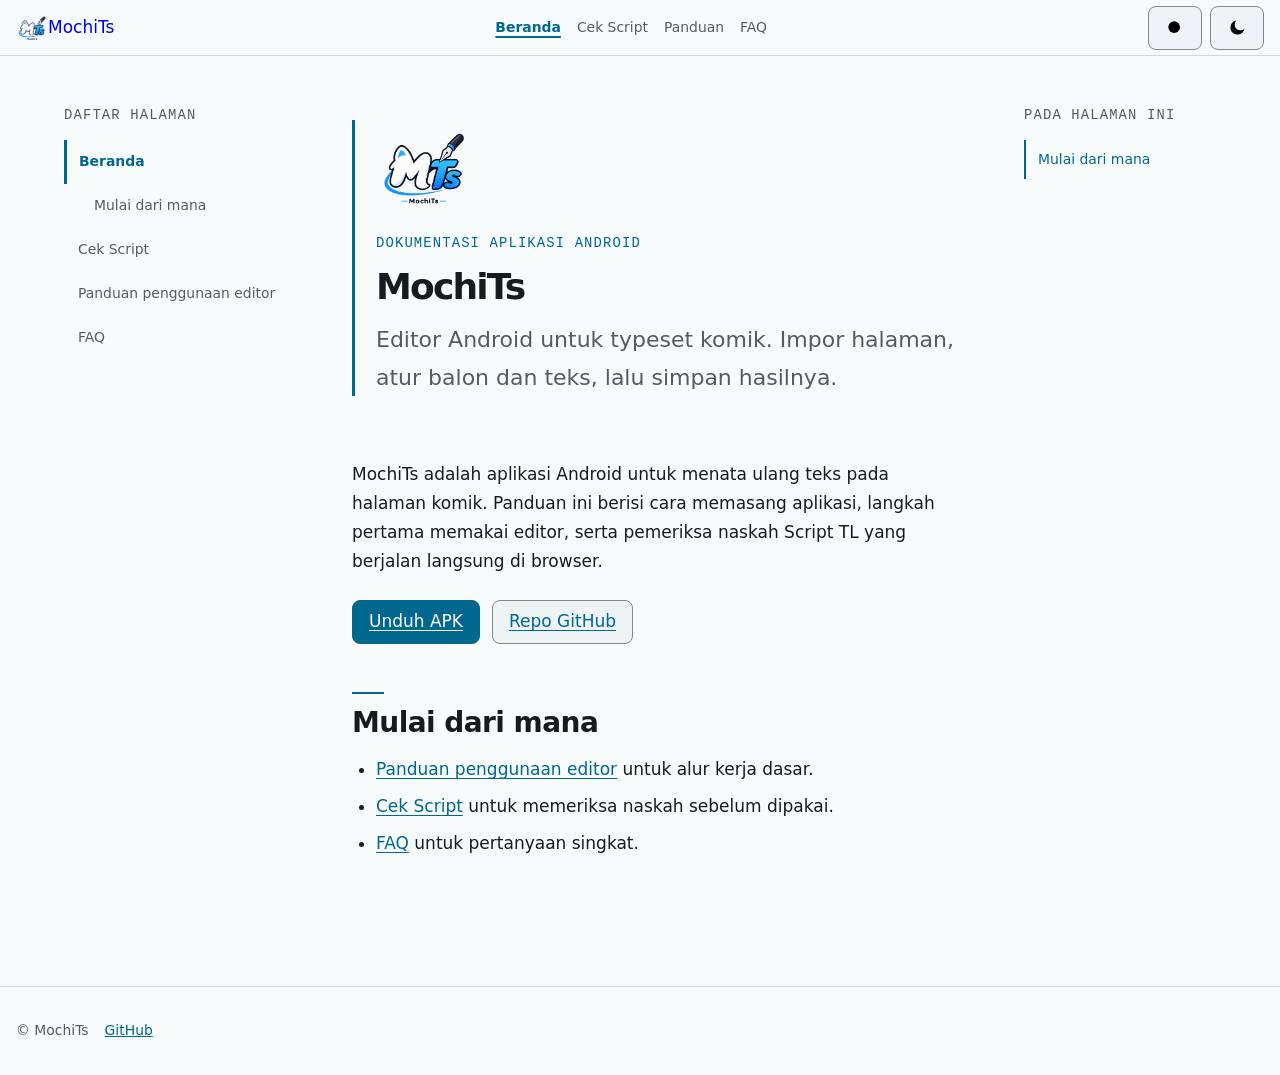
==== commit 4e444ff4: "Buat dokumentasi MochiTs dari nol: Cek Script, panduan, FAQ" ====
--- a/index.html
+++ b/index.html
@@ -2,504 +2,191 @@
 <html lang="id">
 <head>
   <meta charset="utf-8">
-  <meta name="viewport" content="width=device-width, initial-scale=1">
-  <title>MochiTs Docs — Panduan typeset komik Android</title>
-  <meta name="description" content="Panduan resmi MochiTs untuk typeset komik di Android. Impor halaman, bersihkan balon, isi balon dari Script TL, atur huruf, lalu ekspor. Uji Script TL langsung di browser.">
-  <meta name="robots" content="index, follow, max-image-preview:large">
-  <meta name="theme-color" content="#f7f9ff" media="(prefers-color-scheme: light)">
-  <meta name="theme-color" content="#0f141d" media="(prefers-color-scheme: dark)">
-  <link rel="canonical" href="https://mochits.my.id/">
-  <meta property="og:type" content="website">
-  <meta property="og:site_name" content="MochiTs Docs">
-  <meta property="og:locale" content="id_ID">
-  <meta property="og:title" content="MochiTs Docs — Panduan typeset komik Android">
-  <meta property="og:description" content="Dari naskah terjemahan ke halaman siap ekspor. Panduan lengkap MochiTs, gratis dan bisa dibaca offline.">
-  <meta property="og:url" content="https://mochits.my.id/">
-  <meta property="og:image" content="https://mochits.my.id/assets/og-cover.png">
-  <meta property="og:image:width" content="1200">
-  <meta property="og:image:height" content="630">
-  <meta property="og:image:alt" content="Logo MochiTs dan tulisan Panduan MochiTs">
-  <meta name="twitter:card" content="summary_large_image">
-  <meta name="twitter:title" content="MochiTs Docs — Panduan typeset komik Android">
-  <meta name="twitter:description" content="Dari naskah terjemahan ke halaman siap ekspor. Panduan lengkap MochiTs.">
-  <meta name="twitter:image" content="https://mochits.my.id/assets/og-cover.png">
-  <link rel="icon" href="assets/favicon-32.png" sizes="32x32" type="image/png">
-  <link rel="icon" href="assets/icon-48.png" sizes="48x48" type="image/png">
-  <link rel="icon" href="assets/icon-192.png" sizes="192x192" type="image/png">
-  <link rel="apple-touch-icon" href="assets/apple-touch-icon.png">
-  <link rel="manifest" href="site.webmanifest">
-  <link rel="sitemap" type="application/xml" href="https://mochits.my.id/sitemap.xml">
-  <link rel="preload" href="assets/fonts/inter-latin.woff2" as="font" type="font/woff2" crossorigin>
-  <link rel="preload" href="assets/fonts/jetbrains-mono-latin.woff2" as="font" type="font/woff2" crossorigin>
-  <link rel="stylesheet" href="assets/style.css">
+  <meta name="viewport" content="width=device-width, initial-scale=1, viewport-fit=cover">
+  <meta name="color-scheme" content="light dark">
+  <title>MochiTs</title>
+  <meta name="description" content="Dokumentasi MochiTs: editor Android untuk typeset komik. Cek Script TL, panduan editor, dan FAQ.">
   <script>
-    (function () {
-      var theme = "light";
-      try {
-        var saved = localStorage.getItem("mochits-theme");
-        if (saved === "dark" || saved === "light") theme = saved;
-        else if (window.matchMedia && window.matchMedia("(prefers-color-scheme: dark)").matches) theme = "dark";
-      } catch (error) { /* penyimpanan diblokir */ }
-      document.documentElement.setAttribute("data-theme", theme);
-    })();
+    (function(){try{var t=localStorage.getItem("mochits-theme");if(t!=="light"&&t!=="dark")t=window.matchMedia("(prefers-color-scheme: dark)").matches?"dark":"light";document.documentElement.setAttribute("data-theme",t)}catch(e){}})();
   </script>
-  <script type="application/ld+json">
-  {
-    "@context": "https://schema.org",
-    "@graph": [
-      {
-        "@type": "WebSite",
-        "@id": "https://mochits.my.id/#website",
-        "url": "https://mochits.my.id/",
-        "name": "MochiTs Docs",
-        "description": "Panduan resmi MochiTs, editor typeset komik untuk Android.",
-        "inLanguage": "id",
-        "publisher": {
-          "@type": "Organization",
-          "name": "MochiTs",
-          "url": "https://github.com/Mochizhouuu/MochiTs",
-          "logo": { "@type": "ImageObject", "url": "https://mochits.my.id/assets/icon-512.png" }
-        },
-        "potentialAction": {
-          "@type": "SearchAction",
-          "target": { "@type": "EntryPoint", "urlTemplate": "https://mochits.my.id/?q={search_term_string}" },
-          "query-input": "required name=search_term_string"
-        }
-      },
-      {
-        "@type": "CollectionPage",
-        "@id": "https://mochits.my.id/#page",
-        "url": "https://mochits.my.id/",
-        "name": "Panduan typeset komik Android",
-        "description": "Tujuh bab panduan MochiTs, dari memasang aplikasi sampai mengekspor halaman.",
-        "inLanguage": "id",
-        "dateModified": "2026-10-26",
-        "isPartOf": { "@id": "https://mochits.my.id/#website" }
-      }
-    ]
-  }
-  </script>
+  <link rel="stylesheet" href="tokens.css">
+  <link rel="stylesheet" href="styles.css">
 </head>
-<body class="home">
+<body>
   <a class="skip-link" href="#main">Lewati ke konten</a>
 
-  <header class="site-header">
-    <div class="header-in">
-      <a class="brand" href="index.html" aria-label="MochiTs Docs, beranda">
-        <img class="brand-logo" src="assets/logo-mark.png" alt="" width="34" height="34">
-        <span class="brand-word">Mochi<span>Ts</span></span>
-        <span class="brand-tag">Docs</span>
-      </a>
-      <nav class="site-nav" aria-label="Utama">
-        <a href="mulai.html">Mulai</a>
-        <a href="script.html">Script</a>
-        <a href="tester.html">Tester</a>
-        <a href="faq.html">FAQ</a>
-      </nav>
-      <div class="header-tools">
-        <button class="search-btn" type="button" aria-label="Cari dokumentasi">
-          <svg viewBox="0 0 24 24" fill="none" stroke="currentColor" stroke-width="1.8" aria-hidden="true"><circle cx="11" cy="11" r="7"></circle><path d="m20 20-4-4"></path></svg>
-          <span>Cari</span>
-          <kbd>/</kbd>
-        </button>
-        <button class="theme-toggle" type="button" data-theme-toggle aria-label="Aktifkan mode gelap" title="Mode gelap">
-          <svg class="i-moon" viewBox="0 0 24 24" fill="none" stroke="currentColor" stroke-width="1.8" aria-hidden="true"><path d="M21 12.8A8.5 8.5 0 1 1 11.2 3a6.5 6.5 0 0 0 9.8 9.8Z"></path></svg>
-          <svg class="i-sun" viewBox="0 0 24 24" fill="none" stroke="currentColor" stroke-width="1.8" aria-hidden="true"><circle cx="12" cy="12" r="4"></circle><path d="M12 2v2M12 20v2M4.9 4.9l1.4 1.4M17.7 17.7l1.4 1.4M2 12h2M20 12h2M4.9 19.1l1.4-1.4M17.7 6.3l1.4-1.4"></path></svg>
-        </button>
-        <a class="header-link" href="https://github.com/Mochizhouuu/MochiTs" target="_blank" rel="noopener" aria-label="MochiTs di GitHub">
-          <svg viewBox="0 0 24 24" fill="currentColor" aria-hidden="true"><path d="M12 .7a11.3 11.3 0 0 0-3.6 22c.6.1.8-.3.8-.6v-2.2c-3.2.7-3.9-1.4-3.9-1.4-.5-1.3-1.3-1.7-1.3-1.7-1-.7.1-.7.1-.7 1.1.1 1.7 1.2 1.7 1.2 1 1.8 2.7 1.3 3.4 1 .1-.8.4-1.3.7-1.6-2.6-.3-5.3-1.3-5.3-5.8 0-1.3.5-2.3 1.2-3.2-.1-.3-.5-1.5.1-3.1 0 0 1-.3 3.3 1.2a11 11 0 0 1 6 0c2.3-1.5 3.3-1.2 3.3-1.2.6 1.6.2 2.8.1 3.1.8.9 1.2 1.9 1.2 3.2 0 4.5-2.7 5.5-5.3 5.8.4.4.8 1.1.8 2.2v3.3c0 .3.2.7.8.6A11.3 11.3 0 0 0 12 .7Z"></path></svg>
-          <span>GitHub</span>
-        </a>
-        <button class="menu-btn" type="button" aria-expanded="false" aria-controls="site-menu" aria-label="Buka menu">
-          <span class="menu-btn-lines" aria-hidden="true"></span>
-        </button>
-      </div>
-      <div class="reading-progress" aria-hidden="true"><span></span></div>
+  <header class="topbar">
+    <a class="brand" href="#/"><img src="logo-mochits.png" alt="MochiTs" width="34" height="34"><span class="visually-hidden">MochiTs</span></a>
+    <nav class="topnav" aria-label="Navigasi utama">
+      <a href="#/" data-nav="home">Beranda</a>
+      <a href="#/cek-script" data-nav="cek">Cek Script</a>
+      <a href="#/panduan" data-nav="panduan">Panduan</a>
+      <a href="#/faq" data-nav="faq">FAQ</a>
+    </nav>
+    <div class="tools">
+      <button type="button" class="icon-btn" data-search-open aria-label="Cari dokumentasi">
+        <svg viewBox="0 0 24 24" aria-hidden="true"><circle cx="11" cy="11" r="7"></circle><path d="m20 20-4-4"></path></svg>
+      </button>
+      <button type="button" class="icon-btn" data-theme aria-label="Ganti tema">
+        <svg viewBox="0 0 24 24" aria-hidden="true"><path d="M21 12.8A8.5 8.5 0 1 1 11.2 3a6.5 6.5 0 0 0 9.8 9.8Z"></path></svg>
+      </button>
+      <button type="button" class="icon-btn menu-btn" data-menu-open aria-expanded="false" aria-controls="drawer" aria-label="Buka menu">
+        <svg viewBox="0 0 24 24" aria-hidden="true"><path d="M4 7h16M4 12h16M4 17h16"></path></svg>
+      </button>
     </div>
   </header>
 
-  <nav class="bottom-nav" aria-label="Navigasi utama">
-    <a href="index.html" class="bottom-nav-item active" data-nav="index.html" aria-current="page">
-      <span class="icon" aria-hidden="true"><svg viewBox="0 0 24 24" fill="none" stroke="currentColor" stroke-width="1.8"><path d="m3 12 9-9 9 9M5 10v10a1 1 0 0 0 1 1h4v-6h4v6h4a1 1 0 0 0 1-1V10"></path></svg></span>
-      <span class="lbl">Beranda</span>
-    </a>
-    <a href="mulai.html" class="bottom-nav-item" data-nav="mulai.html">
-      <span class="icon" aria-hidden="true"><svg viewBox="0 0 24 24" fill="none" stroke="currentColor" stroke-width="1.8"><path d="M4 5h16M4 12h16M4 19h10"></path></svg></span>
-      <span class="lbl">Mulai</span>
-    </a>
-    <a href="teks.html" class="bottom-nav-item" data-nav="teks.html">
-      <span class="icon" aria-hidden="true"><svg viewBox="0 0 24 24" fill="none" stroke="currentColor" stroke-width="1.8"><path d="M5 4h14M5 8h14M7 14h10M7 18h6"></path></svg></span>
-      <span class="lbl">Teks</span>
-    </a>
-    <a href="script.html" class="bottom-nav-item" data-nav="script.html">
-      <span class="icon" aria-hidden="true"><svg viewBox="0 0 24 24" fill="none" stroke="currentColor" stroke-width="1.8"><path d="m8 6-6 6 6 6M16 6l6 6-6 6"></path></svg></span>
-      <span class="lbl">Script</span>
-    </a>
-    <button type="button" class="bottom-nav-item" data-nav-menu aria-haspopup="true" aria-expanded="false" aria-controls="site-menu">
-      <span class="icon" aria-hidden="true"><svg viewBox="0 0 24 24" fill="none" stroke="currentColor" stroke-width="1.8"><path d="M4 4h7v7H4zM13 4h7v7h-7zM4 13h7v7H4zM13 13h7v7h-7z"></path></svg></span>
-      <span class="lbl">Semua bab</span>
-    </button>
-  </nav>
-
-  <div class="site-menu" id="site-menu" hidden>
-    <div class="site-menu-in">
-      <nav class="menu-group" aria-label="Isi panduan">
-        <div class="menu-label">Isi panduan</div>
-        <a href="mulai.html"><span class="no">01</span><span>Mulai</span><span class="desc">Pasang aplikasi, buat proyek, kenali layar editor.</span></a>
-        <a href="folder-zip.html"><span class="no">02</span><span>Folder &amp; ZIP</span><span class="desc">Rapikan proyek dan impor satu chapter sekaligus.</span></a>
-        <a href="teks.html"><span class="no">03</span><span>Teks &amp; spasi</span><span class="desc">Huruf, warna, efek, dan cara membersihkan balon.</span></a>
-        <a href="script.html"><span class="no">04</span><span>Script TL</span><span class="desc">Ubah naskah terjemahan menjadi daftar balon.</span></a>
-        <a href="tester.html"><span class="no">05</span><span>Tester</span><span class="desc">Coba naskah dan pemisah halaman langsung di browser.</span></a>
-        <a href="ekspor.html"><span class="no">06</span><span>Ekspor</span><span class="desc">Simpan gambar jadi atau file proyek yang bisa diedit.</span></a>
-        <a href="faq.html"><span class="no">07</span><span>FAQ</span><span class="desc">Jawaban singkat untuk masalah yang sering muncul.</span></a>
-      </nav>
-      <div class="menu-foot">
-        <button class="search-wide" type="button" aria-label="Buka pencarian">
-          <span>Cari di dokumentasi</span>
-          <span aria-hidden="true">/</span>
-        </button>
-        <a href="https://github.com/Mochizhouuu/MochiTs" target="_blank" rel="noopener">Kode aplikasi di GitHub</a>
-        <a href="https://github.com/Mochizhouuu/MochiTs-Docs" target="_blank" rel="noopener">Sumber dokumentasi</a>
-        <a href="changelog.html">Riwayat perubahan</a>
-        <p class="menu-note">Semua halaman bisa dibaca tanpa akun. Proyekmu tetap tersimpan di perangkat.</p>
-      </div>
+  <div class="search" id="search" hidden>
+    <div class="search-inner" role="dialog" aria-modal="true" aria-label="Cari dokumentasi">
+      <input type="search" id="search-input" placeholder="Cari topik" aria-label="Cari dokumentasi">
+      <button type="button" class="text-btn" data-search-close>Tutup</button>
+      <div class="search-results" id="search-results"></div>
     </div>
   </div>
 
-  <div class="search-overlay" id="search-overlay" hidden>
-    <div class="search-box" role="dialog" aria-modal="true" aria-labelledby="search-title">
-      <div class="search-head">
-        <svg viewBox="0 0 24 24" fill="none" stroke="currentColor" stroke-width="1.8" aria-hidden="true"><circle cx="11" cy="11" r="7"></circle><path d="m20 20-4-4"></path></svg>
-        <h2 class="visually-hidden" id="search-title">Cari dokumentasi</h2>
-        <input id="search-input" type="search" aria-label="Cari dokumentasi" placeholder="Cari bab, fitur, atau masalah..." autocomplete="off" spellcheck="false">
-        <button class="search-close" type="button" data-search-close aria-label="Tutup pencarian">Esc</button>
-      </div>
-      <div class="search-results" id="search-results" aria-live="polite"></div>
-      <div class="search-foot">
-        <span id="search-summary">Mulai dari sini</span>
-        <span>↑↓ pilih · ↵ buka · esc tutup</span>
-      </div>
+  <div class="drawer" id="drawer" hidden>
+    <div class="drawer-head">
+      <strong>Daftar halaman</strong>
+      <button type="button" class="text-btn" data-menu-close>Tutup</button>
     </div>
+    <nav class="drawer-nav" id="drawer-nav" aria-label="Navigasi mobile"></nav>
   </div>
 
   <main id="main">
-    <section class="hero">
-      <div class="wrap hero-grid">
-        <div class="hero-copy">
-          <span class="hero-eyebrow"><span class="dot" aria-hidden="true"></span> Dokumentasi resmi MochiTs</span>
-          <h1 class="hero-title">Typeset komik <span class="accent">lebih cepat</span>, langsung dari Android.</h1>
-          <p class="hero-lead">Impor halaman, bersihkan balon, isi balon dari Script TL, lalu ekspor. Panduan ini menunjukkan setiap langkah dengan bahasa yang mudah diikuti.</p>
-          <div class="hero-actions">
-            <a class="btn btn-primary" href="mulai.html">Mulai dari awal <span aria-hidden="true">→</span></a>
-            <a class="btn btn-ghost" href="tester.html">Coba tester Script TL</a>
-          </div>
-          <div class="hero-trust">
-            <span><svg viewBox="0 0 24 24" fill="none" stroke="currentColor" stroke-width="2.2" aria-hidden="true"><path d="m5 12 4 4L19 6"></path></svg> Gratis, tanpa akun</span>
-            <span><svg viewBox="0 0 24 24" fill="none" stroke="currentColor" stroke-width="2.2" aria-hidden="true"><path d="m5 12 4 4L19 6"></path></svg> Simpan otomatis</span>
-            <span><svg viewBox="0 0 24 24" fill="none" stroke="currentColor" stroke-width="2.2" aria-hidden="true"><path d="m5 12 4 4L19 6"></path></svg> Bisa dipakai offline</span>
-          </div>
+    <div class="shell">
+      <aside class="sidebar" aria-label="Navigasi dokumentasi">
+        <p class="side-label">Daftar halaman</p>
+        <nav class="side-nav" id="side-nav"></nav>
+      </aside>
+      <div>
+    <section class="view is-active" id="view-home" data-view="home">
+      <div class="page-head">
+        <img class="masthead-logo" src="logo-mochits.png" alt="Logo MochiTs" width="96" height="96">
+        <p class="eyebrow">Dokumentasi aplikasi Android</p>
+        <h1>MochiTs</h1>
+        <p class="lead">Editor Android untuk typeset komik. Impor halaman, atur balon dan teks, lalu simpan hasilnya.</p>
+      </div>
+      <div class="prose">
+        <p>MochiTs adalah aplikasi Android untuk menata ulang teks pada halaman komik. Panduan ini berisi cara memasang aplikasi, langkah pertama memakai editor, serta pemeriksa naskah Script TL yang berjalan langsung di browser.</p>
+        <div class="actions">
+          <a class="btn primary" href="https://github.com/Mochizhouuu/MochiTs/releases" rel="noopener noreferrer" target="_blank">Unduh APK</a>
+          <a class="btn" href="https://github.com/Mochizhouuu/MochiTs" rel="noopener noreferrer" target="_blank">Repo GitHub</a>
         </div>
-
-        <div class="hero-visual">
-          <div class="hero-shot">
-            <picture>
-              <source srcset="assets/screens/app-editor.avif" type="image/avif">
-              <img src="assets/screens/app-editor.webp" width="720" height="1422" loading="lazy" decoding="async" alt="Layar editor MochiTs: kanvas halaman gelap dengan bar alat berlabel Erase, Text, Effect, Font, dan Style di bagian bawah.">
-            </picture>
-            <span class="hero-chip right"><span class="tick"><svg viewBox="0 0 24 24" fill="none" stroke="currentColor" stroke-width="3" aria-hidden="true"><path d="m5 12 4 4L19 6"></path></svg></span>Erase · Text · Font · Style</span>
-            <span class="hero-chip left">Isian Script TL ke balon</span>
-          </div>
-        </div>
-      </div>
-
-      <!-- Banding sebelum/sesudah: panel digambar sebagai SVG, saling menutup
-           saat digeser. Tanpa JS: keduanya tampil bertumpuk vertikal. -->
-      <div class="wrap ba-band" id="banding">
-        <hr class="halftone-sep">
-        <div class="section-heading">
-          <div>
-            <span class="label">Sebelum / sesudah</span>
-            <h2>Bedanya typeset. Geser untuk melihat.</h2>
-          </div>
-          <p>Panel kiri memuat teks mentah dari terjemahan asing di atas scan. Geser gagangnya: hasil typeset berbahasa Indonesia — balon dibersihkan lewat Erase, isian ditata di tab Text, Font, dan Effect.</p>
-        </div>
-        <div class="ba" data-ba>
-          <div class="ba-stack">
-            <div class="ba-item">
-              <svg viewBox="0 0 720 1000" xmlns="http://www.w3.org/2000/svg" role="img" aria-label="Ilustrasi panel komik: halaman asli dengan teks asing di dalam balon dan SFX yang belum digambar ulang.">
-                <rect width="720" height="1000" fill="#e9e4d8"></rect>
-                <rect x="36" y="36" width="648" height="576" rx="10" fill="#cfd8e4" stroke="#17181c" stroke-width="6"></rect>
-                <g stroke="#a7b6c9" stroke-width="2.5" stroke-linecap="round">
-                  <path d="M120 124 104 172"></path><path d="M184 104 168 152"></path><path d="M248 136 232 184"></path><path d="M324 112 308 160"></path><path d="M404 142 388 190"></path><path d="M484 110 468 158"></path><path d="M560 134 544 182"></path><path d="M624 106 608 154"></path>
-                  <path d="M148 208 136 240"></path><path d="M292 196 280 228"></path><path d="M452 204 440 236"></path><path d="M592 200 580 232"></path>
-                </g>
-                <g fill="#39404d">
-                  <rect x="36" y="430" width="118" height="182"></rect>
-                  <rect x="168" y="474" width="92" height="138"></rect>
-                  <rect x="408" y="496" width="82" height="116"></rect>
-                  <rect x="524" y="424" width="112" height="188"></rect>
-                </g>
-                <g fill="#ffd66b">
-                  <rect x="58" y="452" width="10" height="14"></rect><rect x="84" y="486" width="10" height="14"></rect><rect x="106" y="530" width="10" height="14"></rect>
-                  <rect x="188" y="500" width="9" height="12"></rect><rect x="220" y="536" width="9" height="12"></rect>
-                  <rect x="432" y="522" width="9" height="12"></rect><rect x="462" y="552" width="9" height="12"></rect>
-                  <rect x="548" y="448" width="10" height="14"></rect><rect x="578" y="484" width="10" height="14"></rect><rect x="604" y="540" width="10" height="14"></rect>
-                </g>
-                <ellipse cx="240" cy="196" rx="185" ry="98" fill="#ffffff" stroke="#17181c" stroke-width="5"></ellipse>
-                <path d="M258 288 Q248 330 214 356 Q260 336 292 288 Z" fill="#ffffff" stroke="#17181c" stroke-width="5" stroke-linejoin="round"></path>
-                <ellipse cx="540" cy="296" rx="148" ry="80" fill="#ffffff" stroke="#17181c" stroke-width="5"></ellipse>
-                <path d="M486 368 Q470 402 446 416 Q486 410 502 372 Z" fill="#ffffff" stroke="#17181c" stroke-width="5" stroke-linejoin="round"></path>
-                <rect x="36" y="660" width="648" height="304" rx="10" fill="#dfd3bd" stroke="#17181c" stroke-width="6"></rect>
-                <g stroke="#c4b595" stroke-width="2">
-                  <path d="M36 872H684"></path><path d="M120 872 96 964"></path><path d="M430 872 452 964"></path><path d="M610 872 640 964"></path>
-                </g>
-                <circle cx="560" cy="716" r="34" fill="#f6df9b"></circle>
-                <path d="M540 742h40l14 84h-68Z" fill="#8b7d63" opacity=".8"></path>
-                <g fill="#4a4436" opacity=".5">
-                  <rect x="452" y="826" width="200" height="14"></rect><rect x="470" y="840" width="12" height="88"></rect><rect x="622" y="840" width="12" height="88"></rect>
-                </g>
-                <ellipse cx="310" cy="806" rx="215" ry="94" fill="#ffffff" stroke="#17181c" stroke-width="5"></ellipse>
-                <path d="M392 884 Q410 918 438 928 Q408 930 374 906 Z" fill="#ffffff" stroke="#17181c" stroke-width="5" stroke-linejoin="round"></path>
-                <g stroke="#17181c" stroke-width="5" stroke-linecap="round" opacity=".85">
-                  <path d="M452 884 414 878"></path><path d="M462 902 428 902"></path>
-                </g>
-                <text x="545" y="930" transform="rotate(-9 545 930)" font-family="Inter, sans-serif" font-size="50" font-weight="700" letter-spacing="1" fill="#17181c" text-anchor="middle">KWAAANG!!</text>
-                <text x="240" y="188" font-family="Inter, sans-serif" font-size="21" font-weight="500" fill="#3f4650" text-anchor="middle">You never planned to see</text>
-                <text x="240" y="220" font-family="Inter, sans-serif" font-size="21" font-weight="500" fill="#3f4650" text-anchor="middle">this place again, did you?</text>
-                <text x="540" y="306" font-family="Inter, sans-serif" font-size="21" font-weight="500" fill="#3f4650" text-anchor="middle">Not even once.</text>
-                <text x="310" y="798" font-family="Inter, sans-serif" font-size="21" font-weight="500" fill="#3f4650" text-anchor="middle">Back then... I did nothing.</text>
-                <text x="310" y="834" font-family="Inter, sans-serif" font-size="21" font-weight="500" fill="#3f4650" text-anchor="middle">Nothing at all.</text>
-              </svg>
-              <span class="ba-chip before" aria-hidden="true">Teks asing</span>
-            </div>
-            <div class="ba-item">
-              <svg viewBox="0 0 720 1000" xmlns="http://www.w3.org/2000/svg" role="img" aria-label="Ilustrasi panel komik setelah typeset: balon dibersihkan, isian berbahasa Indonesia ditata rapat, dan SFX digambar ulang.">
-                <rect width="720" height="1000" fill="#e9e4d8"></rect>
-                <rect x="36" y="36" width="648" height="576" rx="10" fill="#cfd8e4" stroke="#17181c" stroke-width="6"></rect>
-                <g stroke="#a7b6c9" stroke-width="2.5" stroke-linecap="round">
-                  <path d="M120 124 104 172"></path><path d="M184 104 168 152"></path><path d="M248 136 232 184"></path><path d="M324 112 308 160"></path><path d="M404 142 388 190"></path><path d="M484 110 468 158"></path><path d="M560 134 544 182"></path><path d="M624 106 608 154"></path>
-                  <path d="M148 208 136 240"></path><path d="M292 196 280 228"></path><path d="M452 204 440 236"></path><path d="M592 200 580 232"></path>
-                </g>
-                <g fill="#39404d">
-                  <rect x="36" y="430" width="118" height="182"></rect>
-                  <rect x="168" y="474" width="92" height="138"></rect>
-                  <rect x="408" y="496" width="82" height="116"></rect>
-                  <rect x="524" y="424" width="112" height="188"></rect>
-                </g>
-                <g fill="#ffd66b">
-                  <rect x="58" y="452" width="10" height="14"></rect><rect x="84" y="486" width="10" height="14"></rect><rect x="106" y="530" width="10" height="14"></rect>
-                  <rect x="188" y="500" width="9" height="12"></rect><rect x="220" y="536" width="9" height="12"></rect>
-                  <rect x="432" y="522" width="9" height="12"></rect><rect x="462" y="552" width="9" height="12"></rect>
-                  <rect x="548" y="448" width="10" height="14"></rect><rect x="578" y="484" width="10" height="14"></rect><rect x="604" y="540" width="10" height="14"></rect>
-                </g>
-                <ellipse cx="240" cy="196" rx="185" ry="98" fill="#ffffff" stroke="#17181c" stroke-width="5"></ellipse>
-                <path d="M258 288 Q248 330 214 356 Q260 336 292 288 Z" fill="#ffffff" stroke="#17181c" stroke-width="5" stroke-linejoin="round"></path>
-                <ellipse cx="540" cy="296" rx="148" ry="80" fill="#ffffff" stroke="#17181c" stroke-width="5"></ellipse>
-                <path d="M486 368 Q470 402 446 416 Q486 410 502 372 Z" fill="#ffffff" stroke="#17181c" stroke-width="5" stroke-linejoin="round"></path>
-                <rect x="36" y="660" width="648" height="304" rx="10" fill="#dfd3bd" stroke="#17181c" stroke-width="6"></rect>
-                <g stroke="#c4b595" stroke-width="2">
-                  <path d="M36 872H684"></path><path d="M120 872 96 964"></path><path d="M430 872 452 964"></path><path d="M610 872 640 964"></path>
-                </g>
-                <circle cx="560" cy="716" r="34" fill="#f6df9b"></circle>
-                <path d="M540 742h40l14 84h-68Z" fill="#8b7d63" opacity=".8"></path>
-                <g fill="#4a4436" opacity=".5">
-                  <rect x="452" y="826" width="200" height="14"></rect><rect x="470" y="840" width="12" height="88"></rect><rect x="622" y="840" width="12" height="88"></rect>
-                </g>
-                <ellipse cx="310" cy="806" rx="215" ry="94" fill="#ffffff" stroke="#17181c" stroke-width="5"></ellipse>
-                <path d="M392 884 Q410 918 438 928 Q408 930 374 906 Z" fill="#ffffff" stroke="#17181c" stroke-width="5" stroke-linejoin="round"></path>
-                <g stroke="#17181c" stroke-width="5" stroke-linecap="round" opacity=".85">
-                  <path d="M452 884 414 878"></path><path d="M462 902 428 902"></path>
-                </g>
-                <text x="545" y="930" transform="rotate(-9 545 930)" font-family="Inter, sans-serif" font-size="50" font-weight="800" letter-spacing="3" fill="#17181c" text-anchor="middle">BUAR!!</text>
-                <text x="240" y="186" font-family="Inter, sans-serif" font-size="22" font-weight="700" fill="#17181c" text-anchor="middle">Kau tak berencana</text>
-                <text x="240" y="220" font-family="Inter, sans-serif" font-size="22" font-weight="700" fill="#17181c" text-anchor="middle">melihat tempat ini lagi, ya?</text>
-                <text x="540" y="306" font-family="Inter, sans-serif" font-size="22" font-weight="700" fill="#17181c" text-anchor="middle">Tidak sedikit pun.</text>
-                <text x="310" y="798" font-family="Inter, sans-serif" font-size="22" font-weight="700" fill="#17181c" text-anchor="middle">Saat itu... aku tak berbuat</text>
-                <text x="310" y="834" font-family="Inter, sans-serif" font-size="22" font-weight="700" fill="#17181c" text-anchor="middle">apa-apa sama sekali.</text>
-              </svg>
-              <span class="ba-chip after" aria-hidden="true">Hasil typeset</span>
-            </div>
-            <input class="ba-range" type="range" min="0" max="100" step="1" value="50" aria-label="Gagang perbandingan. Geser untuk menampilkan hasil typeset Indonesia di sisi kanan" aria-valuetext="50%">
-          </div>
-          <ul class="shot-legend">
-            <li><span class="num">1</span><span><strong>Teks asing dihapus.</strong> Alat Erase memakai area seleksi (brush, lasso, magic wand) lalu Telea atau LaMa menutup latar.</span></li>
-            <li><span class="num">2</span><span><strong>Isian dari Script TL.</strong> Teks hasil terjemahan ditata ulang di tab Text, Font, dan Effect — ukuran, jarak baris, warna.</span></li>
-            <li><span class="num">3</span><span><strong>SFX digambar ulang.</strong> Huruf suara asing dibersihkan dan diganti versi bahasa Indonesia.</span></li>
-          </ul>
-          <p class="ba-note">Kedua panel di atas ini ilustrasi contoh, digambar ulang dari alur aslinya. Screenshot asli aplikasi ada di hero dan tiap bab.</p>
-        </div>
+        <h2 id="mulai">Mulai dari mana</h2>
+        <ul>
+          <li><a href="#/panduan">Panduan penggunaan editor</a> untuk alur kerja dasar.</li>
+          <li><a href="#/cek-script">Cek Script</a> untuk memeriksa naskah sebelum dipakai.</li>
+          <li><a href="#/faq">FAQ</a> untuk pertanyaan singkat.</li>
+        </ul>
       </div>
     </section>
 
-    <section class="quickstart" id="cepat">
-      <div class="wrap">
-        <div class="section-heading">
-          <div>
-            <span class="label">Mulai cepat</span>
-            <h2>Tiga langkah ke halaman jadi.</h2>
-          </div>
-          <p>Alur yang sama dipakai untuk satu halaman latihan maupun satu chapter penuh. Semua tersimpan dalam satu proyek — berhenti kapan saja, lanjutkan nanti.</p>
+    <section class="view" id="view-cek" data-view="cek">
+      <div class="page-head">
+        <p class="eyebrow">Alat</p>
+        <h1>Cek Script</h1>
+        <p class="lead">Periksa naskah Script TL di browser. Semua proses berjalan di sisi klien; teks tidak dikirim ke server.</p>
+      </div>
+      <div class="prose">
+        <h2 id="cara">Cara pakai</h2>
+        <p>Tempel naskah di kolom input, lalu hasil akan muncul otomatis. Aturan yang dipakai:</p>
+        <ul>
+          <li>Baris <code>P1</code>, <code>P2</code>, dan seterusnya menandai halaman baru.</li>
+          <li>Baris diawali <code>-</code>, <code>[]</code>, <code>#</code>, <code>*</code>, <code>**</code>, <code>&lt;&gt;</code>, atau <code>//</code> dibaca sebagai entri.</li>
+          <li>Baris dengan indentasi minimal tiga spasi menjadi lanjutan entri sebelumnya.</li>
+          <li>Baris kosong diabaikan. Baris yang tidak dikenali muncul sebagai peringatan.</li>
+        </ul>
+        <h2 id="batas">Batas input</h2>
+        <p>Maksimal 20.000 karakter dan 2.000 baris. Input kosong, terlalu panjang, atau berisi karakter tak dikenali akan diberi pesan yang jelas.</p>
+
+        <div class="cek-panel">
+          <label for="cek-input">Naskah Script TL</label>
+          <textarea id="cek-input" spellcheck="false" placeholder="P1&#10;- Teks balon pertama.&#10;# Catatan pinggir.&#10;P2&#10;[] Balon berikutnya."></textarea>
+          <p class="hint">Aturan di atas dipakai sebagai default. Jika format naskahmu berbeda, beri tahu saya Supaya aturannya disesuaikan.</p>
         </div>
-        <div class="start-grid">
-          <div class="start-card">
-            <span class="start-no">01</span>
-            <h3>Impor halaman</h3>
-            <p>Pilih gambar dari galeri, atau impor satu ZIP berisi banyak halaman sekaligus. Subfolder di ZIP otomatis menjadi folder proyek.</p>
-          </div>
-          <div class="start-card">
-            <span class="start-no">02</span>
-            <h3>Bersihkan dan isi teks</h3>
-            <p>Hapus teks asing dengan area seleksi (Telea/LaMa), lalu isi balon dari Script TL. Atur huruf, spasi, dan efek di tab yang sama.</p>
-          </div>
-          <div class="start-card">
-            <span class="start-no">03</span>
-            <h3>Simpan hasilnya</h3>
-            <p>Ekspor sebagai PNG, JPEG, atau WEBP. File proyek .mts masih bisa dibuka lagi untuk mengedit kapan pun.</p>
-          </div>
-        </div>
+
+        <div class="cek-summary" id="cek-summary" role="status" aria-live="polite"></div>
+        <div class="cek-warnings" id="cek-warnings" aria-live="polite"></div>
+        <div class="cek-output" id="cek-output"></div>
       </div>
     </section>
 
-    <section class="manual-index" id="isi">
-      <div class="wrap">
-        <div class="section-heading">
-          <div>
-            <span class="label">Daftar bab</span>
-            <h2>Tujuh bab, satu alur kerja.</h2>
-          </div>
-          <p>Baca berurutan bila baru mulai, atau langsung buka bab yang sedang kamu butuhkan.</p>
+    <section class="view" id="view-panduan" data-view="panduan">
+      <div class="page-head">
+        <p class="eyebrow">Panduan</p>
+        <h1>Penggunaan editor</h1>
+        <p class="lead">Alur dasar dari memasang APK sampai menyimpan proyek.</p>
+      </div>
+      <div class="prose">
+        <h2 id="instalasi">Memasang APK</h2>
+        <p>Unduh berkas APK dari halaman rilis proyek, lalu buka berkas tersebut di perangkat Android. Jika sistem meminta izin, izinkan pemasangan dari sumber yang dikenal.</p>
+
+        <h2 id="proyek">Membuat proyek pertama</h2>
+        <p>Dari layar Home, pilih <strong>New Project</strong>, lalu isi nama proyek dan ukuran kanvas. Proyek baru siap dibuka di editor.</p>
+
+        <h2 id="home">Mengenal Home</h2>
+        <p>Home menampilkan daftar proyek serta tombol untuk membuat proyek baru, membuka proyek, dan mengimpor gambar.</p>
+
+        <h2 id="editor">Editor</h2>
+        <p>Editor menampilkan kanvas di tengah, alat di bawah, dan panel pengaturan untuk lapisan yang sedang dipilih.</p>
+
+        <h2 id="elemen">Elemen antarmuka</h2>
+        <div class="table-wrap">
+          <table>
+            <thead><tr><th>Elemen</th><th>Fungsi</th></tr></thead>
+            <tbody>
+              <tr><td>Kanvas</td><td>Area halaman yang diedit.</td></tr>
+              <tr><td>Alat</td><td>Pilihan alat pengeditan.</td></tr>
+              <tr><td>Panel lapisan</td><td>Daftar lapisan pada halaman.</td></tr>
+            </tbody>
+          </table>
         </div>
-        <div class="chapter-list">
-          <a class="chapter-row" href="mulai.html">
-            <span class="chapter-no">01</span>
-            <img class="chapter-thumb" src="assets/screens/thumb-bab01.webp" width="144" height="144" alt="Layar Home MochiTs" loading="lazy" decoding="async">
-            <span class="chapter-title">Mulai</span>
-            <span class="chapter-desc">Pasang aplikasi, buat proyek pertama, dan kenali layar editor.</span>
-            <span class="chapter-arrow" aria-hidden="true">→</span>
-          </a>
-          <a class="chapter-row" href="folder-zip.html">
-            <span class="chapter-no">02</span>
-            <img class="chapter-thumb" src="assets/screens/thumb-bab02.webp" width="144" height="123" alt="Tombol New Project, Open Project, dan Import Image di layar Home" loading="lazy" decoding="async">
-            <span class="chapter-title">Folder &amp; ZIP</span>
-            <span class="chapter-desc">Rapikan proyek per judul dan impor satu chapter dalam sekali jalan.</span>
-            <span class="chapter-arrow" aria-hidden="true">→</span>
-          </a>
-          <a class="chapter-row" href="teks.html">
-            <span class="chapter-no">03</span>
-            <img class="chapter-thumb" src="assets/screens/thumb-bab03.webp" width="144" height="144" alt="Kanvas di layar editor MochiTs" loading="lazy" decoding="async">
-            <span class="chapter-title">Teks &amp; spasi</span>
-            <span class="chapter-desc">Huruf, warna, efek, clipping mask, dan cara membersihkan balon.</span>
-            <span class="chapter-arrow" aria-hidden="true">→</span>
-          </a>
-          <a class="chapter-row" href="script.html">
-            <span class="chapter-no">04</span>
-            <img class="chapter-thumb" src="assets/screens/thumb-bab04.webp" width="144" height="144" alt="Layar Pengaturan dengan tab Tema, Model, Style, dan Font" loading="lazy" decoding="async">
-            <span class="chapter-title">Script TL</span>
-            <span class="chapter-desc">Ubah naskah terjemahan menjadi daftar balon yang rapi.</span>
-            <span class="chapter-arrow" aria-hidden="true">→</span>
-          </a>
-          <a class="chapter-row" href="tester.html">
-            <span class="chapter-no">05</span>
-            <img class="chapter-thumb" src="assets/screens/thumb-bab05.svg" width="144" height="144" alt="Panel kedua halaman di tester Script TL" loading="lazy" decoding="async">
-            <span class="chapter-title">Tester</span>
-            <span class="chapter-desc">Coba naskah dan pemisah halaman di browser, tanpa memasang aplikasi.</span>
-            <span class="chapter-arrow" aria-hidden="true">→</span>
-          </a>
-          <a class="chapter-row" href="ekspor.html">
-            <span class="chapter-no">06</span>
-            <img class="chapter-thumb" src="assets/screens/thumb-bab06.webp" width="144" height="144" alt="Bar atas editor MochiTs dengan ikon undo, redo, dan simpan" loading="lazy" decoding="async">
-            <span class="chapter-title">Ekspor</span>
-            <span class="chapter-desc">Simpan sebagai PNG, JPEG, WEBP, atau file proyek yang bisa diedit lagi.</span>
-            <span class="chapter-arrow" aria-hidden="true">→</span>
-          </a>
-          <a class="chapter-row" href="faq.html">
-            <span class="chapter-no">07</span>
-            <img class="chapter-thumb" src="assets/screens/thumb-bab07.webp" width="144" height="99" alt="Seksi tema dan Bantuan di layar Pengaturan" loading="lazy" decoding="async">
-            <span class="chapter-title">FAQ</span>
-            <span class="chapter-desc">Jawaban singkat untuk masalah yang paling sering muncul.</span>
-            <span class="chapter-arrow" aria-hidden="true">→</span>
-          </a>
-        </div>
+
+        <h2 id="build">Perintah build</h2>
+        <pre><code>./gradlew assembleDebug</code></pre>
+
+        <h2 id="actions">GitHub Actions</h2>
+        <p>Build otomatis tersedia pada tab <strong>Actions</strong> di repository GitHub. Pilih workflow yang bertanda sukses untuk mengunduh hasil build.</p>
+
+        <h2 id="format">File proyek</h2>
+        <p>Proyek MochiTs disimpan dengan format <code>.mts</code> agar dapat dibuka kembali nanti.</p>
       </div>
     </section>
 
-    <section class="features" id="demo">
-      <div class="wrap">
-        <div class="section-heading">
-          <div>
-            <span class="label">Coba langsung</span>
-            <h2>Uji Script TL tanpa membuka aplikasi.</h2>
-          </div>
-          <p>Tempel naskahmu di kotak kiri; alurnya berjalan sendiri di browser dan menampilkan struktur halaman.</p>
-        </div>
-        <div class="mini-tester">
-          <div class="mini-grid">
-            <div class="field">
-              <label for="demo-input">Script TL</label>
-              <textarea id="demo-input" spellcheck="false">P1
-[] Di sebuah kota yang selalu hujan,
-   ada toko buku kecil di ujung gang.
-- Aku datang lagi hari ini.
-//- Balon sambungan tanpa ekor.
-# Catatan kecil di pinggir halaman.
-P2
-- Lama sekali kita tidak bertemu.
-* Kamu masih menulis cerita?</textarea>
-            </div>
-            <div class="mini-demo">
-              <div class="tester-summary" id="demo-stats"></div>
-              <div class="result" id="demo-output"></div>
-              <div class="warnings" id="demo-warnings"></div>
-            </div>
-          </div>
-          <div class="mini-foot">
-            <span>Alur berjalan di browser; naskah tidak dikirim ke mana pun.</span>
-            <a class="text-link" href="tester.html">Buka tester Script TL <span class="arrow" aria-hidden="true">→</span></a>
-          </div>
-        </div>
+    <section class="view" id="view-faq" data-view="faq">
+      <div class="page-head">
+        <p class="eyebrow">FAQ</p>
+        <h1>Pertanyaan umum</h1>
+        <p class="lead">Jawaban singkat tentang pemasangan dan berkas proyek.</p>
+      </div>
+      <div class="prose">
+        <h2 id="faq-apa">Apa itu MochiTs?</h2>
+        <p>MochiTs adalah aplikasi Android untuk typeset komik: mengatur teks dan balon pada halaman yang sudah dipindai.</p>
+
+        <h2 id="faq-pasang">Bagaimana cara memasangnya?</h2>
+        <p>Unduh APK dari halaman rilis proyek, lalu buka berkas tersebut di perangkat Android.</p>
+
+        <h2 id="faq-format">Apa format berkas proyeknya?</h2>
+        <p>Proyek disimpan dengan ekstensi <code>.mts</code>.</p>
+
+        <h2 id="faq-cek">Apakah Cek Script mengirim data?</h2>
+        <p>Tidak. Pemeriksaan di halaman <a href="#/cek-script">Cek Script</a> berjalan seluruhnya di browser.</p>
       </div>
     </section>
-
-    <section class="closing">
-      <div class="wrap closing-grid">
-        <div>
-          <span class="label">Mulai dari sini</span>
-          <h2>Buka proyek pertamamu, <em>tanpa akun.</em></h2>
-        </div>
-        <div class="closing-side">
-          <p>Panduan ini ditulis untuk penerjemah dan typesetter yang ingin bekerja cepat di Android.</p>
-          <a class="btn btn-primary" href="mulai.html">Baca bab 01 <span aria-hidden="true">→</span></a>
-          <span class="note">Terjemahan &amp; typeset dalam satu alur</span>
-        </div>
       </div>
-    </section>
+      <aside class="onpage" aria-label="Pada halaman ini">
+        <p class="onpage-label">Pada halaman ini</p>
+        <nav class="onpage-nav" id="onpage-nav"></nav>
+      </aside>
+    </div>
   </main>
 
-  <footer class="site-footer">
-    <div class="wrap">
-      <div class="footer-in">
-        <div class="footer-brand"><img src="assets/logo-mark.png" alt="" width="26" height="26">MochiTs <span>Panduan pengguna</span></div>
-        <div class="footer-links">
-          <a href="index.html">Beranda</a>
-          <a href="mulai.html">Mulai</a>
-          <a href="script.html">Script</a>
-          <a href="tester.html">Tester</a>
-          <a href="https://github.com/Mochizhouuu/MochiTs" target="_blank" rel="noopener">GitHub</a>
-        </div>
-      </div>
-      <div class="footer-note">
-        <span>Dokumentasi MochiTs · Bahasa Indonesia</span>
-        <span>Dibuat untuk Android 10+</span>
-      </div>
-      <div class="footer-meta">
-        <span>Versi dokumen <b>2026.10.26</b></span>
-        <span>Terakhir diperbarui <time datetime="2026-10-26">26 Okt 2026</time></span>
-        <a class="meta-edit" href="https://github.com/Mochizhouuu/MochiTs-Docs/edit/main/index.html" target="_blank" rel="noopener">
-          <svg viewBox="0 0 24 24" width="12" height="12" fill="none" stroke="currentColor" stroke-width="2" aria-hidden="true"><path d="m15 4 5 5L9 20H4v-5Z"></path></svg>Sunting halaman ini
-        </a>
-      </div>
-    </div>
+  <footer class="footer">
+    <span>© MochiTs</span>
+    <a href="https://github.com/Mochizhouuu/MochiTs" rel="noopener noreferrer" target="_blank">GitHub</a>
   </footer>
-  <script src="assets/app.js"></script>
+
+  <script src="cek-script.js"></script>
+  <script src="app.js"></script>
 </body>
 </html>
--- a/tokens.css
+++ b/tokens.css
@@ -0,0 +1,122 @@
+/* MochiTs tokens — one calm blue accent, hue-tinted neutrals. */
+:root {
+  color-scheme: light;
+  --accent-h: 230;
+  --neutral-h: var(--accent-h);
+
+  --bg: oklch(0.985 0.004 var(--neutral-h));
+  --surface: oklch(0.960 0.006 var(--neutral-h));
+  --surface-2: oklch(0.925 0.008 var(--neutral-h));
+  --surface-hover: oklch(0.950 0.007 var(--neutral-h));
+  --text: oklch(0.22 0.012 var(--neutral-h));
+  --text-muted: oklch(0.47 0.010 var(--neutral-h));
+  --border: oklch(0.875 0.008 var(--neutral-h));
+  --border-strong: oklch(0.62 0.014 var(--neutral-h));
+  --disabled-bg: oklch(0.960 0.005 var(--neutral-h));
+  --disabled-text: oklch(0.60 0.008 var(--neutral-h));
+
+  --accent: oklch(0.48 0.11 var(--accent-h));
+  --accent-hover: oklch(0.52 0.11 var(--accent-h));
+  --accent-contrast: oklch(0.99 0.003 var(--accent-h));
+  --focus-ring: oklch(0.48 0.13 var(--accent-h));
+  --success: oklch(0.47 0.11 150);
+  --warning: oklch(0.50 0.10 75);
+  --danger: oklch(0.50 0.16 25);
+
+  --space-1: 0.25rem;
+  --space-2: 0.5rem;
+  --space-3: 0.75rem;
+  --space-4: 1rem;
+  --space-5: 1.5rem;
+  --space-6: 2rem;
+  --space-7: 3rem;
+  --space-8: 4rem;
+  --space-9: 6rem;
+
+  --font-sans: system-ui, -apple-system, "Segoe UI", sans-serif;
+  --font-mono: ui-monospace, SFMono-Regular, Consolas, monospace;
+  --step--1: clamp(0.8125rem, 0.79rem + 0.1vw, 0.875rem);
+  --step-0: clamp(1rem, 0.96rem + 0.2vw, 1.0625rem);
+  --step-1: clamp(1.2rem, 1.12rem + 0.4vw, 1.375rem);
+  --step-2: clamp(1.44rem, 1.3rem + 0.7vw, 1.75rem);
+  --step-3: clamp(1.73rem, 1.5rem + 1.1vw, 2.25rem);
+  --leading-body: 1.7;
+  --leading-heading: 1.2;
+
+  --radius-sm: 0.25rem;
+  --radius-control: 0.5rem;
+  --control-h: 2.75rem;
+  --control-pad-x: 1rem;
+  --icon-size: 1.25rem;
+  --icon-gap: 0.5rem;
+  --measure: 70ch;
+  --container: 72rem;
+  --header-h: 3.5rem;
+  --ease: cubic-bezier(0.2, 0, 0, 1);
+  --dur-1: 120ms;
+}
+
+:root[data-theme="light"] { color-scheme: light; }
+:root[data-theme="dark"] {
+  color-scheme: dark;
+  --bg: oklch(0.16 0.012 var(--neutral-h));
+  --surface: oklch(0.21 0.012 var(--neutral-h));
+  --surface-2: oklch(0.26 0.014 var(--neutral-h));
+  --surface-hover: oklch(0.25 0.014 var(--neutral-h));
+  --text: oklch(0.92 0.006 var(--neutral-h));
+  --text-muted: oklch(0.65 0.010 var(--neutral-h));
+  --border: oklch(0.33 0.012 var(--neutral-h));
+  --border-strong: oklch(0.50 0.015 var(--neutral-h));
+  --disabled-bg: oklch(0.22 0.010 var(--neutral-h));
+  --disabled-text: oklch(0.55 0.010 var(--neutral-h));
+  --accent: oklch(0.75 0.09 var(--accent-h));
+  --accent-hover: oklch(0.80 0.08 var(--accent-h));
+  --accent-contrast: oklch(0.18 0.02 var(--accent-h));
+  --focus-ring: oklch(0.78 0.11 var(--accent-h));
+  --success: oklch(0.76 0.12 150);
+  --warning: oklch(0.80 0.11 75);
+  --danger: oklch(0.76 0.14 25);
+}
+@media (prefers-color-scheme: dark) {
+  :root:not([data-theme="light"]) {
+    color-scheme: dark;
+    --bg: oklch(0.16 0.012 var(--neutral-h));
+    --surface: oklch(0.21 0.012 var(--neutral-h));
+    --surface-2: oklch(0.26 0.014 var(--neutral-h));
+    --surface-hover: oklch(0.25 0.014 var(--neutral-h));
+    --text: oklch(0.92 0.006 var(--neutral-h));
+    --text-muted: oklch(0.65 0.010 var(--neutral-h));
+    --border: oklch(0.33 0.012 var(--neutral-h));
+    --border-strong: oklch(0.50 0.015 var(--neutral-h));
+    --disabled-bg: oklch(0.22 0.010 var(--neutral-h));
+    --disabled-text: oklch(0.55 0.010 var(--neutral-h));
+    --accent: oklch(0.75 0.09 var(--accent-h));
+    --accent-hover: oklch(0.80 0.08 var(--accent-h));
+    --accent-contrast: oklch(0.18 0.02 var(--accent-h));
+    --focus-ring: oklch(0.78 0.11 var(--accent-h));
+    --success: oklch(0.76 0.12 150);
+    --warning: oklch(0.80 0.11 75);
+    --danger: oklch(0.76 0.14 25);
+  }
+}
+
+*, *::before, *::after { box-sizing: border-box; }
+html { -webkit-text-size-adjust: 100%; text-size-adjust: 100%; scroll-padding-top: calc(var(--header-h) + var(--space-4)); }
+body {
+  margin: 0;
+  background: var(--bg);
+  color: var(--text);
+  font-family: var(--font-sans);
+  font-size: var(--step-0);
+  line-height: var(--leading-body);
+}
+img, svg { max-width: 100%; }
+:focus-visible { outline: 2px solid var(--focus-ring); outline-offset: 2px; }
+@media (prefers-reduced-motion: reduce) {
+  *, *::before, *::after {
+    animation-duration: 0.01ms !important;
+    animation-iteration-count: 1 !important;
+    transition-duration: 0.01ms !important;
+    scroll-behavior: auto !important;
+  }
+}
--- a/styles.css
+++ b/styles.css
@@ -0,0 +1,117 @@
+/* MochiTs — editorial utilitarian. One container, 1px rules, no decoration. */
+
+/* Header */
+.topbar {
+  position: sticky; top: 0; z-index: 40;
+  display: flex; align-items: center; gap: var(--space-4);
+  min-height: var(--header-h);
+  padding-inline: max(var(--space-4), env(safe-area-inset-left)) max(var(--space-4), env(safe-area-inset-right));
+  background: var(--bg); border-bottom: 1px solid var(--border);
+}
+.brand { display: inline-flex; align-items: center; min-height: var(--control-h); text-decoration: none; }
+.brand img { width: 2rem; height: 2rem; object-fit: contain; }
+.topnav { display: none; gap: var(--space-4); margin-inline-start: auto; }
+.topnav a { display: inline-flex; align-items: center; min-height: var(--control-h); color: var(--text-muted); font-size: var(--step--1); text-decoration: none; }
+.topnav a[aria-current="page"] { color: var(--accent); font-weight: 700; text-decoration: underline; text-decoration-thickness: 2px; text-underline-offset: 0.3em; }
+.tools { display: flex; gap: var(--space-2); margin-inline-start: auto; }
+.icon-btn, .text-btn {
+  display: inline-flex; align-items: center; justify-content: center;
+  min-width: var(--control-h); min-height: var(--control-h);
+  padding: 0 var(--control-pad-x);
+  border: 1px solid var(--border-strong); border-radius: var(--radius-control);
+  background: var(--surface); color: var(--text);
+  font: inherit; font-size: var(--step--1); cursor: pointer;
+}
+.icon-btn svg { width: var(--icon-size); height: var(--icon-size); }
+.skip-link { position: fixed; top: -4rem; left: var(--space-4); z-index: 100; padding: var(--space-3) var(--space-4); background: var(--accent); color: var(--accent-contrast); }
+.skip-link:focus { top: var(--space-2); }
+
+/* Search & drawer */
+.search, .drawer { position: fixed; inset: 0; z-index: 60; background: var(--bg); overflow-y: auto; padding: var(--space-6) 0; }
+.search[hidden], .drawer[hidden] { display: none; }
+.search-inner { width: min(100% - 2rem, var(--container)); margin-inline: auto; display: grid; grid-template-columns: 1fr auto; gap: var(--space-4); }
+.search-inner input { min-height: var(--control-h); width: 100%; padding: 0 var(--control-pad-x); border: 1px solid var(--border-strong); border-radius: var(--radius-control); background: var(--surface); color: var(--text); font: inherit; }
+.search-results { grid-column: 1 / -1; display: grid; }
+.search-results a { display: flex; justify-content: space-between; gap: var(--space-4); padding: var(--space-3) 0; border-bottom: 1px solid var(--border); text-decoration: none; }
+.search-results small { color: var(--text-muted); }
+.drawer-head { width: min(100% - 2rem, var(--container)); margin-inline: auto; display: flex; justify-content: space-between; align-items: center; padding-bottom: var(--space-4); border-bottom: 1px solid var(--border); }
+.drawer-nav { width: min(100% - 2rem, var(--container)); margin-inline: auto; display: grid; }
+.drawer-nav a { display: flex; align-items: center; min-height: var(--control-h); border-bottom: 1px solid var(--border); text-decoration: none; }
+
+/* Page shell */
+.shell { width: min(100% - 2rem, var(--container)); margin-inline: auto; display: grid; gap: var(--space-6); padding-block: var(--space-7); }
+@media (min-width: 48em) { .shell { grid-template-columns: 14rem minmax(0, 1fr); gap: var(--space-8); } }
+@media (min-width: 75em) { .shell { grid-template-columns: 14rem minmax(0, 1fr) 12rem; } }
+.sidebar, .onpage { display: none; }
+@media (min-width: 48em) {
+  .sidebar { display: block; position: sticky; top: calc(var(--header-h) + var(--space-4)); align-self: start; max-height: calc(100vh - var(--header-h) - var(--space-8)); overflow-y: auto; }
+}
+@media (min-width: 75em) {
+  .onpage { display: block; position: sticky; top: calc(var(--header-h) + var(--space-4)); align-self: start; }
+}
+.side-label { margin: 0 0 var(--space-3); font-family: var(--font-mono); font-size: var(--step--1); letter-spacing: 0.08em; text-transform: uppercase; color: var(--text-muted); }
+.side-nav { display: grid; }
+.side-nav a { display: flex; align-items: center; min-height: var(--control-h); padding-inline: var(--space-3); border-left: 2px solid transparent; color: var(--text-muted); font-size: var(--step--1); text-decoration: none; }
+.side-nav a[aria-current="page"] { border-left-width: 3px; border-left-color: var(--accent); color: var(--accent); font-weight: 700; }
+.side-sub { display: grid; padding-inline-start: var(--space-4); }
+.side-sub a { color: var(--text-muted); }
+.side-sub a.is-active { color: var(--accent); }
+
+main { min-width: 0; }
+.view { display: none; }
+.view.is-active { display: block; }
+.page-head { position: relative; padding: var(--space-4) 0 var(--space-7) var(--space-5); }
+.page-head::before { content: ""; position: absolute; inset-block: var(--space-4) var(--space-7); inset-inline-start: 0; width: 3px; background: var(--accent); }
+.masthead-logo { display: block; width: 6rem; height: 6rem; object-fit: contain; margin-bottom: var(--space-4); }
+.eyebrow { margin: 0 0 var(--space-3); font-family: var(--font-mono); font-size: var(--step--1); letter-spacing: 0.08em; text-transform: uppercase; color: var(--accent); }
+h1 { margin: 0; font-size: var(--step-3); font-weight: 800; line-height: 1.05; letter-spacing: -0.05em; text-wrap: balance; }
+.lead { max-width: var(--measure); margin: var(--space-4) 0 0; color: var(--text-muted); font-size: var(--step-1); }
+.prose { max-width: var(--measure); }
+.prose h2 { margin: var(--space-7) 0 var(--space-4); font-size: var(--step-2); font-weight: 800; line-height: var(--leading-heading); letter-spacing: -0.02em; scroll-margin-top: calc(var(--header-h) + var(--space-4)); }
+.prose h2::before { content: ""; display: block; width: 2rem; height: 2px; background: var(--accent); margin-bottom: var(--space-3); }
+.prose h3 { margin: var(--space-5) 0 var(--space-3); font-size: var(--step-1); scroll-margin-top: calc(var(--header-h) + var(--space-4)); }
+.prose p { margin: var(--space-4) 0; }
+.prose ul, .prose ol { margin: var(--space-4) 0; padding-inline-start: var(--space-5); }
+.prose li + li { margin-top: var(--space-2); }
+.prose a { color: var(--accent); text-decoration: underline; text-underline-offset: 0.15em; }
+.prose strong { color: var(--text); }
+code { font-family: var(--font-mono); font-size: var(--step--1); }
+.prose p code, .prose li code { padding: 0.1em 0.3em; border: 1px solid var(--border); border-radius: var(--radius-sm); background: var(--surface); }
+pre { position: relative; max-width: 100%; overflow-x: auto; margin: var(--space-5) 0; padding: var(--space-6) var(--space-4) var(--space-4); border: 1px solid var(--border); border-radius: var(--radius-control); background: var(--surface); }
+pre code { color: var(--text); }
+pre .copy-btn { position: absolute; top: var(--space-2); right: var(--space-2); }
+.table-wrap { max-width: 100%; overflow-x: auto; border: 1px solid var(--border); }
+table { width: 100%; border-collapse: collapse; font-size: var(--step--1); }
+th, td { padding: var(--space-3); border: 1px solid var(--border); text-align: start; }
+th { font-family: var(--font-mono); font-weight: 700; }
+.note { margin: var(--space-5) 0; padding: var(--space-4); border-left: 3px solid var(--accent); background: var(--surface); }
+.actions { display: flex; flex-wrap: wrap; gap: var(--space-3); margin: var(--space-5) 0; }
+.btn { display: inline-flex; align-items: center; justify-content: center; min-height: var(--control-h); padding: 0 var(--control-pad-x); border: 1px solid var(--border-strong); border-radius: var(--radius-control); background: var(--surface); color: var(--text); font-size: var(--step-0); text-decoration: none; }
+.btn.primary { background: var(--accent); border-color: var(--accent); color: var(--accent-contrast); }
+
+/* Cek Script */
+.cek-panel { display: grid; gap: var(--space-2); margin: var(--space-5) 0; }
+.cek-panel label { font-family: var(--font-mono); font-size: var(--step--1); }
+.cek-panel textarea { width: 100%; min-height: 12rem; padding: var(--space-3); border: 1px solid var(--border-strong); border-radius: var(--radius-control); background: var(--surface); color: var(--text); font-family: var(--font-mono); font-size: var(--step--1); line-height: 1.6; resize: vertical; }
+.hint { margin: 0; color: var(--text-muted); font-size: var(--step--1); }
+.cek-summary { margin: var(--space-4) 0; font-family: var(--font-mono); font-size: var(--step--1); color: var(--accent); }
+.cek-warnings p { margin: var(--space-2) 0; padding: var(--space-2) var(--space-3); border-left: 3px solid var(--warning); background: var(--surface); color: var(--text); font-size: var(--step--1); }
+.cek-error { padding: var(--space-3); border-left: 3px solid var(--danger); background: var(--surface); }
+.cek-page { margin: var(--space-5) 0; }
+.cek-page h3 { margin-bottom: var(--space-3); }
+.cek-entry { display: grid; grid-template-columns: 3rem minmax(0, 1fr); gap: var(--space-3); padding: var(--space-2) 0; border-bottom: 1px solid var(--border); }
+.cek-symbol { color: var(--accent); }
+.cek-muted { color: var(--text-muted); }
+.tok-muted { color: var(--text-muted); }
+.tok-accent { color: var(--accent); }
+
+.onpage-label { margin: 0 0 var(--space-3); font-family: var(--font-mono); font-size: var(--step--1); letter-spacing: 0.08em; text-transform: uppercase; color: var(--text-muted); }
+.onpage-nav { display: grid; }
+.onpage-nav a { display: block; padding: var(--space-2) 0 var(--space-2) var(--space-3); border-left: 2px solid var(--border); color: var(--text-muted); font-size: var(--step--1); text-decoration: none; }
+.onpage-nav a.is-active { border-left-color: var(--accent); color: var(--accent); }
+
+.footer { display: flex; flex-wrap: wrap; gap: var(--space-4); margin-top: var(--space-8); padding: var(--space-6) max(var(--space-4), env(safe-area-inset-left)); border-top: 1px solid var(--border); color: var(--text-muted); font-size: var(--step--1); }
+.footer a { color: var(--accent); }
+body.menu-open { overflow: hidden; }
+@media (min-width: 64em) { .topnav { display: flex; } .menu-btn { display: none; } }
+@media (forced-colors: active) { .icon-btn, .text-btn, .btn { border: 1px solid ButtonText; } :focus-visible { outline: 2px solid Highlight; } }
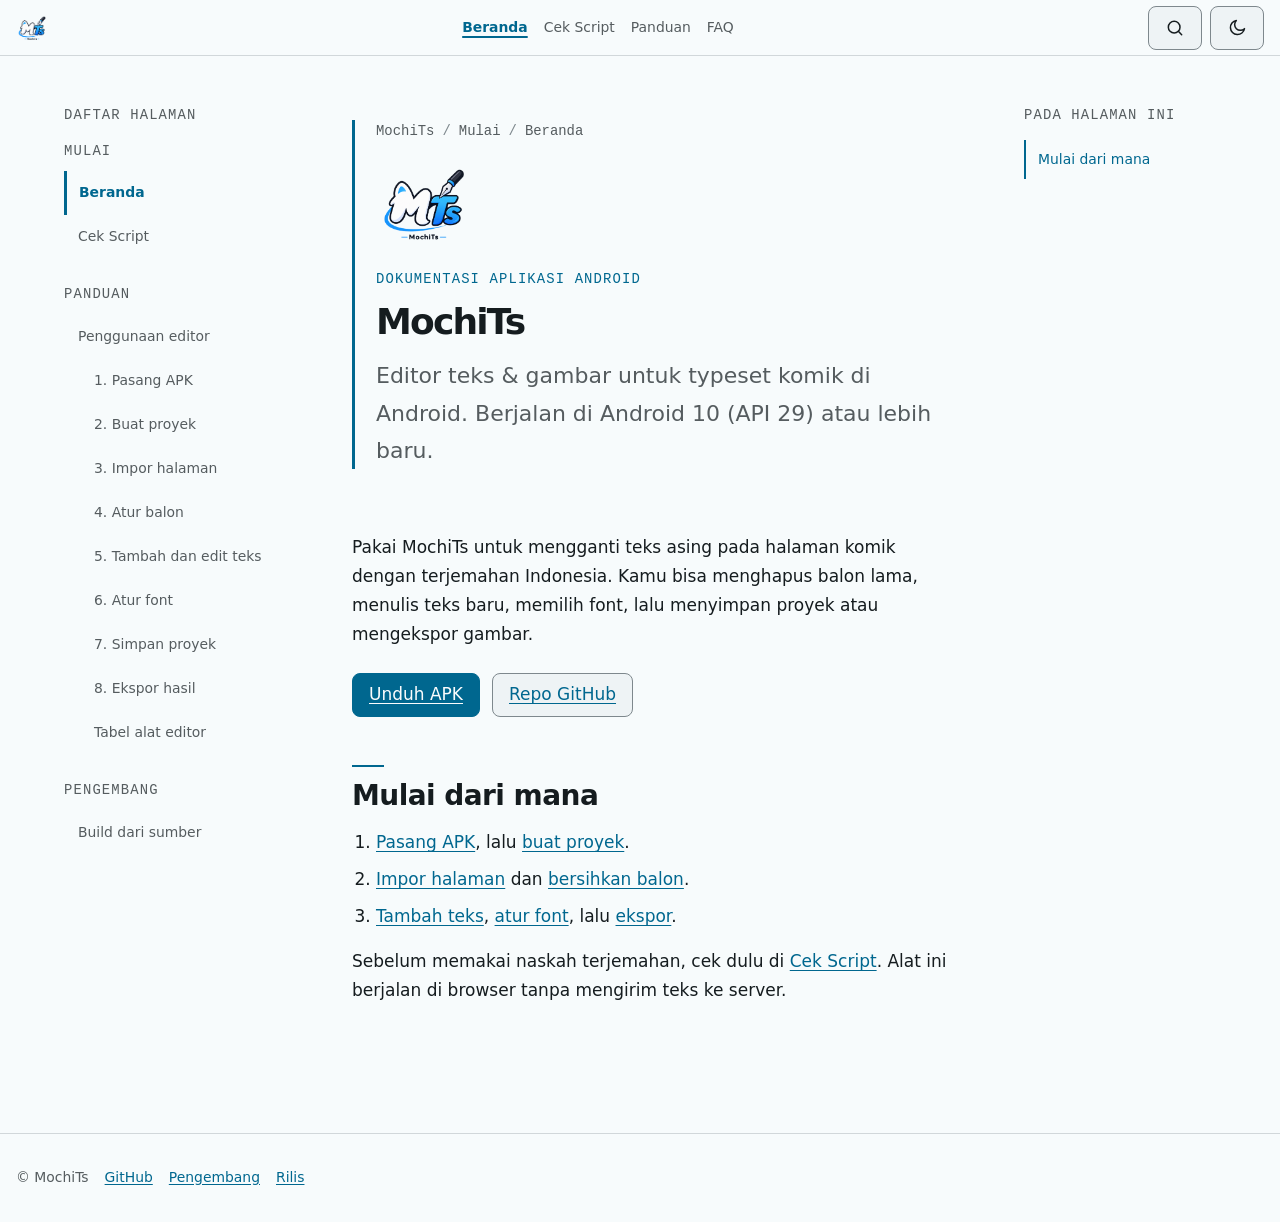
==== commit b9739c39: "Tulis ulang dokumentasi sesuai kode aplikasi dan rapikan alur Cek Script" ====
--- a/index.html
+++ b/index.html
@@ -5,7 +5,7 @@
   <meta name="viewport" content="width=device-width, initial-scale=1, viewport-fit=cover">
   <meta name="color-scheme" content="light dark">
   <title>MochiTs</title>
-  <meta name="description" content="Dokumentasi MochiTs: editor Android untuk typeset komik. Cek Script TL, panduan editor, dan FAQ.">
+  <meta name="description" content="Panduan MochiTs, editor Android untuk typeset komik: pasang APK, buat proyek, hapus balon, isi teks, dan ekspor hasil.">
   <script>
     (function(){try{var t=localStorage.getItem("mochits-theme");if(t!=="light"&&t!=="dark")t=window.matchMedia("(prefers-color-scheme: dark)").matches?"dark":"light";document.documentElement.setAttribute("data-theme",t)}catch(e){}})();
   </script>
@@ -16,7 +16,7 @@
   <a class="skip-link" href="#main">Lewati ke konten</a>
 
   <header class="topbar">
-    <a class="brand" href="#/"><img src="logo-mochits.png" alt="MochiTs" width="34" height="34"><span class="visually-hidden">MochiTs</span></a>
+    <a class="brand" href="#/"><img src="logo-mochits.png" alt="MochiTs" width="34" height="34"></a>
     <nav class="topnav" aria-label="Navigasi utama">
       <a href="#/" data-nav="home">Beranda</a>
       <a href="#/cek-script" data-nav="cek">Cek Script</a>
@@ -38,7 +38,7 @@
 
   <div class="search" id="search" hidden>
     <div class="search-inner" role="dialog" aria-modal="true" aria-label="Cari dokumentasi">
-      <input type="search" id="search-input" placeholder="Cari topik" aria-label="Cari dokumentasi">
+      <input type="search" id="search-input" placeholder="Cari topik" aria-label="Cari dokumentasi" autocomplete="off">
       <button type="button" class="text-btn" data-search-close>Tutup</button>
       <div class="search-results" id="search-results"></div>
     </div>
@@ -50,6 +50,10 @@
       <button type="button" class="text-btn" data-menu-close>Tutup</button>
     </div>
     <nav class="drawer-nav" id="drawer-nav" aria-label="Navigasi mobile"></nav>
+    <div class="drawer-toc" id="drawer-toc" hidden>
+      <p class="side-label">Pada halaman ini</p>
+      <nav id="drawer-toc-nav" aria-label="Daftar isi halaman"></nav>
+    </div>
   </div>
 
   <main id="main">
@@ -58,122 +62,216 @@
         <p class="side-label">Daftar halaman</p>
         <nav class="side-nav" id="side-nav"></nav>
       </aside>
+
       <div>
-    <section class="view is-active" id="view-home" data-view="home">
-      <div class="page-head">
-        <img class="masthead-logo" src="logo-mochits.png" alt="Logo MochiTs" width="96" height="96">
-        <p class="eyebrow">Dokumentasi aplikasi Android</p>
-        <h1>MochiTs</h1>
-        <p class="lead">Editor Android untuk typeset komik. Impor halaman, atur balon dan teks, lalu simpan hasilnya.</p>
+        <section class="view is-active" id="view-home" data-view="home">
+          <div class="page-head">
+            <img class="masthead-logo" src="logo-mochits.png" alt="Logo MochiTs" width="96" height="96">
+            <p class="eyebrow">Dokumentasi aplikasi Android</p>
+            <h1>MochiTs</h1>
+            <p class="lead">Editor teks &amp; gambar untuk typeset komik di Android. Berjalan di Android 10 (API 29) atau lebih baru.</p>
+          </div>
+          <div class="prose">
+            <p>Pakai MochiTs untuk mengganti teks asing pada halaman komik dengan terjemahan Indonesia. Kamu bisa menghapus balon lama, menulis teks baru, memilih font, lalu menyimpan proyek atau mengekspor gambar.</p>
+            <div class="actions download-actions">
+              <a class="btn primary" href="https://github.com/Mochizhouuu/MochiTs/releases" rel="noopener noreferrer" target="_blank">Unduh APK</a>
+              <a class="btn" href="https://github.com/Mochizhouuu/MochiTs" rel="noopener noreferrer" target="_blank">Repo GitHub</a>
+            </div>
+            <h2 id="mulai">Mulai dari mana</h2>
+            <ol>
+              <li><a href="#/panduan#instalasi">Pasang APK</a>, lalu <a href="#/panduan#proyek">buat proyek</a>.</li>
+              <li><a href="#/panduan#halaman">Impor halaman</a> dan <a href="#/panduan#balon">bersihkan balon</a>.</li>
+              <li><a href="#/panduan#teks">Tambah teks</a>, <a href="#/panduan#font">atur font</a>, lalu <a href="#/panduan#ekspor">ekspor</a>.</li>
+            </ol>
+            <p>Sebelum memakai naskah terjemahan, cek dulu di <a href="#/cek-script">Cek Script</a>. Alat ini berjalan di browser tanpa mengirim teks ke server.</p>
+          </div>
+        </section>
+
+        <section class="view" id="view-cek" data-view="cek">
+          <div class="page-head">
+            <p class="eyebrow">Alat</p>
+            <h1>Cek Script</h1>
+            <p class="lead">Periksa naskah Script TL sebelum dipakai di editor. Semua proses berjalan di browser.</p>
+          </div>
+          <div class="prose">
+            <h2 id="cara">Aturan naskah</h2>
+            <ul>
+              <li>Baris seperti <code>P1</code> atau <code>P12</code> membuka halaman baru. Baris sebelum pemisah pertama diabaikan.</li>
+              <li>Simbol dikenali dari awal baris, diurutkan dari yang terpanjang: <code>//[]</code>, <code>//-</code>, <code>[]</code>, <code>**</code>, <code>&lt;&gt;</code>, <code>-</code>, <code>#</code>, <code>*</code>.</li>
+              <li><code>//-</code> dan <code>//[]</code> membuat entri baru yang terhubung ke entri berikutnya.</li>
+              <li>Baris tanpa simbol menjadi lanjutan entri terakhir. Jika belum ada entri, baris itu diabaikan dan dicatat di peringatan.</li>
+              <li>Spasi sampai kolom teks simbol dibuang. Indentasi yang lebih dalam tetap dipertahankan.</li>
+            </ul>
+
+            <h2 id="contoh">Contoh lengkap</h2>
+            <p>Tempel naskah ini lalu bandingkan dengan hasilnya. Baris <code>Judul proyek</code> sengaja diletakkan sebelum <code>P1</code> untuk menunjukkan bahwa kepala file dibuang.</p>
+            <pre><code id="contoh-naskah">Judul proyek — dibuang
+P1
+- Halo, kota hujan.
+   lanjutan balon pertama.
+//- Balon sambungan.
+[] Catatan pinggir.
+# Byar!
+P2
+** Tegasan suara.
+&lt;&gt; Efek khusus.
+* Catatan kecil.</code></pre>
+            <p><strong>Hasil:</strong> 2 halaman, 7 entri, 1 entri terhubung, 0 peringatan. Entri <code>//-</code> terhubung ke entri <code>[]</code> di bawahnya.</p>
+            <button type="button" class="btn" id="muat-contoh">Muat contoh ke kolom input</button>
+
+            <h2 id="batas">Batas input</h2>
+            <p>Maksimal 20.000 karakter dan 2.000 baris. Input kosong atau terlalu panjang diberi pesan yang menyebut penyebabnya.</p>
+
+            <div class="cek-panel">
+              <label for="cek-input">Naskah Script TL</label>
+              <textarea id="cek-input" spellcheck="false" placeholder="P1&#10;- Teks balon pertama.&#10;   lanjutan balon.&#10;P2&#10;[] Balon berikutnya."></textarea>
+            </div>
+            <div class="cek-summary" id="cek-summary" role="status" aria-live="polite"></div>
+            <div class="cek-warnings" id="cek-warnings" aria-live="polite"></div>
+            <div class="cek-output" id="cek-output"></div>
+          </div>
+        </section>
+
+        <section class="view" id="view-panduan" data-view="panduan">
+          <div class="page-head">
+            <p class="eyebrow">Panduan</p>
+            <h1>Penggunaan editor</h1>
+            <p class="lead">Delapan langkah dari APK terpasang sampai gambar jadi. Setiap langkah memakai tombol yang ada di aplikasi.</p>
+          </div>
+          <div class="prose">
+            <h2 id="instalasi">1. Pasang APK</h2>
+            <p>Unduh APK dari halaman <a href="https://github.com/Mochizhouuu/MochiTs/releases" rel="noopener noreferrer" target="_blank">rilis GitHub</a>, lalu buka berkasnya di Android. MochiTs butuh Android 10 atau lebih baru. Jika sistem meminta izin, izinkan pemasangan dari sumber yang tidak dikenal untuk aplikasi yang kamu pakai membuka berkas.</p>
+            <figure class="shot-placeholder" data-shot="APK dibuka di Android"><span>Screenshot: layar konfirmasi pemasangan APK</span></figure>
+
+            <h2 id="proyek">2. Buat proyek</h2>
+            <p>Di Home, ketuk <strong>NEW PROJECT</strong>. Isi <strong>Nama Proyek</strong>, <strong>Lebar (px)</strong>, dan <strong>Tinggi (px)</strong>. Pilih cepat salah satu rasio: <code>1:1</code>, <code>9:16</code>, <code>16:9</code>, atau <code>3:4</code>. Centang <strong>Kanvas Transparan</strong> jika latar boleh kosong.</p>
+            <figure class="shot-placeholder" data-shot="dialog Buat Proyek Baru"><span>Screenshot: dialog Buat Proyek Baru</span></figure>
+
+            <h2 id="halaman">3. Impor halaman</h2>
+            <p>Di Home, ketuk <strong>IMPORT IMAGE</strong> untuk satu atau beberapa gambar, atau <strong>Impor ZIP</strong> untuk satu chapter sekaligus. Halaman yang masuk muncul sebagai lapisan gambar di editor.</p>
+            <figure class="shot-placeholder" data-shot="halaman hasil impor di kanvas"><span>Screenshot: halaman hasil impor di kanvas</span></figure>
+
+            <h2 id="balon">4. Atur balon</h2>
+            <p>Buka panel <strong>Erase</strong>. Pilih <strong>Brush</strong> untuk menambah area seleksi, <strong>Eraser</strong> untuk menguranginya, <strong>Lasso</strong> untuk seleksi bebas, atau <strong>Magic Wand</strong> untuk memilih warna dengan satu ketukan. Setelah area siap, ketuk <strong>Hapus Area Terpilih</strong>. Pilih <strong>Telea (Cepat)</strong> untuk hasil langsung atau <strong>LaMa (AI)</strong> untuk hasil yang lebih halus; model LaMa diunduh saat pertama dipakai.</p>
+            <figure class="shot-placeholder" data-shot="balon sebelum dan sesudah erase"><span>Screenshot/GIF: balon sebelum dan sesudah Erase</span></figure>
+
+            <h2 id="teks">5. Tambah dan edit teks</h2>
+            <p>Ketuk tombol <strong>+</strong> di bar atas, lalu pilih <strong>Tambah Teks</strong>. Di panel <strong>Text</strong>, ketuk <strong>Tambah Teks ke Kanvas</strong> untuk membuat layer baru atau <strong>Edit Teks</strong> untuk mengubah layer yang sedang dipilih. Atur isi di bagian <strong>Content</strong>, posisi di <strong>Layout</strong>, dan bentuk huruf di <strong>Style &amp; Size</strong>.</p>
+            <figure class="shot-placeholder" data-shot="panel Text saat mengisi balon"><span>Screenshot: panel Text saat mengisi balon</span></figure>
+
+            <h2 id="font">6. Atur font</h2>
+            <p>Buka panel <strong>Font</strong> untuk memilih font. Untuk memakai font sendiri, ketuk <strong>Impor font</strong> dan pilih berkas <code>.ttf</code> atau <code>.otf</code>. Font kustom juga bisa ditambahkan dari <strong>Pengaturan → Font Manager → Tambah Font TTF/OTF Baru</strong>.</p>
+            <figure class="shot-placeholder" data-shot="panel Font dengan font kustom"><span>Screenshot: panel Font dengan font kustom</span></figure>
+
+            <h2 id="simpan">7. Simpan proyek</h2>
+            <p>Ketuk ikon <strong>Save</strong> di bar atas. Pada dialog <strong>Save As</strong>, isi <strong>Nama Output / Nama Proyek</strong>, pilih format <code>MTS</code>, lalu simpan. Bundel <code>.mts</code> bisa dibuka lagi lewat <strong>OPEN PROJECT</strong> di Home.</p>
+            <figure class="shot-placeholder" data-shot="dialog Save As dengan format MTS"><span>Screenshot: dialog Save As dengan format MTS</span></figure>
+
+            <h2 id="ekspor">8. Ekspor hasil</h2>
+            <p>Pada dialog <strong>Save As</strong>, pilih <code>PNG</code>, <code>JPEG</code>, atau <code>WEBP</code>. <code>PNG</code> cocok untuk latar transparan. <code>JPEG</code> dan <code>WEBP</code> punya slider <strong>Kualitas</strong> 10–100%. Pilih <strong>Folder Output</strong> sebelum menyimpan.</p>
+            <figure class="shot-placeholder" data-shot="hasil ekspor PNG di galeri"><span>Screenshot: hasil ekspor PNG di galeri</span></figure>
+
+            <h2 id="alat">Tabel alat editor</h2>
+            <div class="table-wrap">
+              <table>
+                <thead><tr><th>Tombol / alat</th><th>Fungsi</th><th>Contoh pemakaian</th></tr></thead>
+                <tbody>
+                  <tr><td>Brush</td><td>Menambah area seleksi.</td><td>Sapu balon teks asing yang akan dihapus.</td></tr>
+                  <tr><td>Eraser</td><td>Mengurangi area seleksi.</td><td>Kurangi seleksi yang terkena goresan ilustrasi.</td></tr>
+                  <tr><td>Lasso</td><td>Seleksi bebas dengan tarikan.</td><td>Pilih balon berbentuk awan.</td></tr>
+                  <tr><td>Magic Wand</td><td>Memilih warna dengan satu ketukan.</td><td>Ketuk latar putih polos di sekitar balon.</td></tr>
+                  <tr><td>Hapus Area Terpilih</td><td>Menutup area yang sudah dipilih.</td><td>Hapus teks asing menggunakan Telea atau LaMa.</td></tr>
+                  <tr><td>Tambah Teks</td><td>Membuat layer teks baru dari menu <strong>+</strong>.</td><td>Isi balon dengan terjemahan.</td></tr>
+                  <tr><td>Edit Teks</td><td>Mengubah isi layer teks yang dipilih.</td><td>Revisi kata sebelum ekspor.</td></tr>
+                  <tr><td>Impor font</td><td>Memasang font <code>.ttf</code> atau <code>.otf</code>.</td><td>Pakai font komik kustom.</td></tr>
+                  <tr><td>Layers</td><td>Mengatur lapisan gambar dan teks.</td><td>Menjuk lapisan yang ingin diedit.</td></tr>
+                  <tr><td>Save As</td><td>Menyimpan proyek atau mengekspor gambar.</td><td>Pilih MTS untuk diedit lagi, PNG untuk hasil akhir.</td></tr>
+                </tbody>
+              </table>
+            </div>
+            <p class="note">Perintah build dan GitHub Actions tidak dipakai saat mengedit. Lihat <a href="#/developer">halaman pengembang</a>.</p>
+
+            <details class="shot-list">
+              <summary>Screenshot yang masih perlu disiapkan</summary>
+              <ol>
+                <li>Konfirmasi pemasangan APK di Android.</li>
+                <li>Dialog Buat Proyek Baru.</li>
+                <li>Halaman hasil impor di kanvas.</li>
+                <li>Balon sebelum dan sesudah Erase (GIF lebih membantu).</li>
+                <li>Panel Text saat mengisi balon.</li>
+                <li>Panel Font dengan font kustom.</li>
+                <li>Dialog Save As dengan format MTS.</li>
+                <li>Hasil ekspor PNG di galeri.</li>
+              </ol>
+            </details>
+          </div>
+        </section>
+
+        <section class="view" id="view-developer" data-view="developer">
+          <div class="page-head">
+            <p class="eyebrow">Pengembang</p>
+            <h1>Build dari sumber</h1>
+            <p class="lead">Catatan untuk yang ingin membangun APK sendiri. Tidak diperlukan untuk memakai aplikasi.</p>
+          </div>
+          <div class="prose">
+            <h2 id="build">Perintah build</h2>
+            <pre><code>./gradlew assembleDebug</code></pre>
+            <p>Gunakan JDK 17. Hasil debug ada di <code>app/build/outputs/apk/debug/</code>.</p>
+            <h2 id="actions">GitHub Actions</h2>
+            <p>Workflow <strong>Android Build &amp; Sign</strong> berjalan pada push ke <code>main</code>. Pilih run yang sukses, lalu unduh artifact <code>mochits-debug</code> atau <code>mochits-release</code> bila tersedia.</p>
+            <h2 id="format-mts">Format .mts</h2>
+            <p>Bundel proyek <code>.mts</code> adalah arsip ZIP yang berisi seluruh folder proyek dan metadata. Ekstensi ini ditetapkan di <code>ProjectBundle.EXTENSION</code>.</p>
+          </div>
+        </section>
+
+        <section class="view" id="view-faq" data-view="faq">
+          <div class="page-head">
+            <p class="eyebrow">Bantuan</p>
+            <h1>FAQ &amp; troubleshooting</h1>
+            <p class="lead">Masalah yang sering muncul dan cara menanganinya.</p>
+          </div>
+          <div class="prose">
+            <h2 id="faq-install">APK gagal dipasang</h2>
+            <p>Cek versi Android: MochiTs butuh Android 10 atau lebih baru. Unduh ulang APK jika berkas terpotong. Jika pemasangan diblokir, izinkan aplikasi yang membuka berkas untuk memasang aplikasi dari sumber yang tidak dikenal, lalu ketuk APK lagi.</p>
+
+            <h2 id="faq-izin">Izin sumber tidak dikenal tidak ada</h2>
+            <p>Buka Pengaturan Android → Keamanan atau Privasi → Pasang aplikasi tidak dikenal. Pilih browser atau pengelola berkas yang kamu pakai, lalu aktifkan izinnya. Setelah selesai, kembali ke APK dan pasang ulang.</p>
+
+            <h2 id="faq-mts">File .mts tidak bisa dibuka</h2>
+            <p>Jangan membuka <code>.mts</code> sebagai gambar. Di Home, ketuk <strong>OPEN PROJECT</strong>, lalu pilih berkas <code>.mts</code>. Jika impor gagal, periksa apakah berkas tersebut benar-benar bundel proyek MochiTs.</p>
+
+            <h2 id="faq-teks">Teks tidak tampil di kanvas</h2>
+            <p>Buka panel <strong>Layers</strong> dan pastikan layer teks tidak disembunyikan. Periksa warna teks terhadap latar, lalu cek apakah font kustom sudah terpasang di panel <strong>Font</strong>. Untuk balon yang tertutup, hapus area lama lewat panel <strong>Erase</strong> terlebih dahulu.</p>
+
+            <h2 id="faq-ekspor">Hasil ekspor tidak sesuai</h2>
+            <p>Pada dialog <strong>Save As</strong>, pastikan format yang dipilih benar. <code>PNG</code> mempertahankan latar transparan; <code>JPEG</code> tidak. Untuk <code>JPEG</code> dan <code>WEBP</code>, naikkan slider <strong>Kualitas</strong>. Pilih <code>MTS</code> jika kamu masih ingin mengedit proyek nanti.</p>
+
+            <h2 id="faq-lama">Model LaMa gagal diunduh</h2>
+            <p>Di <strong>Pengaturan → Model Inpainting</strong>, ketuk <strong>Unduh Ulang</strong>. Sambungkan ke internet lalu coba lagi. Sementara itu, pakai <strong>Telea (Cepat)</strong> yang sudah tersedia.</p>
+
+            <h2 id="faq-script">Naskah Script TL terbaca aneh</h2>
+            <p>Cek di <a href="#/cek-script">Cek Script</a>. Perhatikan pemisah halaman <code>P1</code>, simbol di awal baris, dan baris lanjutan yang harus berada setelah entri. Baris sebelum pemisah pertama sengaja dibuang.</p>
+          </div>
+        </section>
+
+        <section class="view" id="view-changelog" data-view="changelog">
+          <div class="page-head">
+            <p class="eyebrow">Rilis</p>
+            <h1>Riwayat perubahan</h1>
+            <p class="lead">Data diambil dari rilis terbaru di GitHub. Bila belum ada rilis, halaman ini menampilkan tautan ke daftar rilis.</p>
+          </div>
+          <div class="prose">
+            <div id="release-status" role="status" aria-live="polite"></div>
+            <article id="release-card" class="release-card" hidden>
+              <h2 id="release-title"></h2>
+              <p id="release-meta" class="hint"></p>
+              <div id="release-body"></div>
+            </article>
+            <p><a href="https://github.com/Mochizhouuu/MochiTs/releases" rel="noopener noreferrer" target="_blank">Lihat semua rilis di GitHub</a></p>
+          </div>
+        </section>
       </div>
-      <div class="prose">
-        <p>MochiTs adalah aplikasi Android untuk menata ulang teks pada halaman komik. Panduan ini berisi cara memasang aplikasi, langkah pertama memakai editor, serta pemeriksa naskah Script TL yang berjalan langsung di browser.</p>
-        <div class="actions">
-          <a class="btn primary" href="https://github.com/Mochizhouuu/MochiTs/releases" rel="noopener noreferrer" target="_blank">Unduh APK</a>
-          <a class="btn" href="https://github.com/Mochizhouuu/MochiTs" rel="noopener noreferrer" target="_blank">Repo GitHub</a>
-        </div>
-        <h2 id="mulai">Mulai dari mana</h2>
-        <ul>
-          <li><a href="#/panduan">Panduan penggunaan editor</a> untuk alur kerja dasar.</li>
-          <li><a href="#/cek-script">Cek Script</a> untuk memeriksa naskah sebelum dipakai.</li>
-          <li><a href="#/faq">FAQ</a> untuk pertanyaan singkat.</li>
-        </ul>
-      </div>
-    </section>
-
-    <section class="view" id="view-cek" data-view="cek">
-      <div class="page-head">
-        <p class="eyebrow">Alat</p>
-        <h1>Cek Script</h1>
-        <p class="lead">Periksa naskah Script TL di browser. Semua proses berjalan di sisi klien; teks tidak dikirim ke server.</p>
-      </div>
-      <div class="prose">
-        <h2 id="cara">Cara pakai</h2>
-        <p>Tempel naskah di kolom input, lalu hasil akan muncul otomatis. Aturan yang dipakai:</p>
-        <ul>
-          <li>Baris <code>P1</code>, <code>P2</code>, dan seterusnya menandai halaman baru.</li>
-          <li>Baris diawali <code>-</code>, <code>[]</code>, <code>#</code>, <code>*</code>, <code>**</code>, <code>&lt;&gt;</code>, atau <code>//</code> dibaca sebagai entri.</li>
-          <li>Baris dengan indentasi minimal tiga spasi menjadi lanjutan entri sebelumnya.</li>
-          <li>Baris kosong diabaikan. Baris yang tidak dikenali muncul sebagai peringatan.</li>
-        </ul>
-        <h2 id="batas">Batas input</h2>
-        <p>Maksimal 20.000 karakter dan 2.000 baris. Input kosong, terlalu panjang, atau berisi karakter tak dikenali akan diberi pesan yang jelas.</p>
-
-        <div class="cek-panel">
-          <label for="cek-input">Naskah Script TL</label>
-          <textarea id="cek-input" spellcheck="false" placeholder="P1&#10;- Teks balon pertama.&#10;# Catatan pinggir.&#10;P2&#10;[] Balon berikutnya."></textarea>
-          <p class="hint">Aturan di atas dipakai sebagai default. Jika format naskahmu berbeda, beri tahu saya Supaya aturannya disesuaikan.</p>
-        </div>
-
-        <div class="cek-summary" id="cek-summary" role="status" aria-live="polite"></div>
-        <div class="cek-warnings" id="cek-warnings" aria-live="polite"></div>
-        <div class="cek-output" id="cek-output"></div>
-      </div>
-    </section>
-
-    <section class="view" id="view-panduan" data-view="panduan">
-      <div class="page-head">
-        <p class="eyebrow">Panduan</p>
-        <h1>Penggunaan editor</h1>
-        <p class="lead">Alur dasar dari memasang APK sampai menyimpan proyek.</p>
-      </div>
-      <div class="prose">
-        <h2 id="instalasi">Memasang APK</h2>
-        <p>Unduh berkas APK dari halaman rilis proyek, lalu buka berkas tersebut di perangkat Android. Jika sistem meminta izin, izinkan pemasangan dari sumber yang dikenal.</p>
-
-        <h2 id="proyek">Membuat proyek pertama</h2>
-        <p>Dari layar Home, pilih <strong>New Project</strong>, lalu isi nama proyek dan ukuran kanvas. Proyek baru siap dibuka di editor.</p>
-
-        <h2 id="home">Mengenal Home</h2>
-        <p>Home menampilkan daftar proyek serta tombol untuk membuat proyek baru, membuka proyek, dan mengimpor gambar.</p>
-
-        <h2 id="editor">Editor</h2>
-        <p>Editor menampilkan kanvas di tengah, alat di bawah, dan panel pengaturan untuk lapisan yang sedang dipilih.</p>
-
-        <h2 id="elemen">Elemen antarmuka</h2>
-        <div class="table-wrap">
-          <table>
-            <thead><tr><th>Elemen</th><th>Fungsi</th></tr></thead>
-            <tbody>
-              <tr><td>Kanvas</td><td>Area halaman yang diedit.</td></tr>
-              <tr><td>Alat</td><td>Pilihan alat pengeditan.</td></tr>
-              <tr><td>Panel lapisan</td><td>Daftar lapisan pada halaman.</td></tr>
-            </tbody>
-          </table>
-        </div>
-
-        <h2 id="build">Perintah build</h2>
-        <pre><code>./gradlew assembleDebug</code></pre>
-
-        <h2 id="actions">GitHub Actions</h2>
-        <p>Build otomatis tersedia pada tab <strong>Actions</strong> di repository GitHub. Pilih workflow yang bertanda sukses untuk mengunduh hasil build.</p>
-
-        <h2 id="format">File proyek</h2>
-        <p>Proyek MochiTs disimpan dengan format <code>.mts</code> agar dapat dibuka kembali nanti.</p>
-      </div>
-    </section>
-
-    <section class="view" id="view-faq" data-view="faq">
-      <div class="page-head">
-        <p class="eyebrow">FAQ</p>
-        <h1>Pertanyaan umum</h1>
-        <p class="lead">Jawaban singkat tentang pemasangan dan berkas proyek.</p>
-      </div>
-      <div class="prose">
-        <h2 id="faq-apa">Apa itu MochiTs?</h2>
-        <p>MochiTs adalah aplikasi Android untuk typeset komik: mengatur teks dan balon pada halaman yang sudah dipindai.</p>
-
-        <h2 id="faq-pasang">Bagaimana cara memasangnya?</h2>
-        <p>Unduh APK dari halaman rilis proyek, lalu buka berkas tersebut di perangkat Android.</p>
-
-        <h2 id="faq-format">Apa format berkas proyeknya?</h2>
-        <p>Proyek disimpan dengan ekstensi <code>.mts</code>.</p>
-
-        <h2 id="faq-cek">Apakah Cek Script mengirim data?</h2>
-        <p>Tidak. Pemeriksaan di halaman <a href="#/cek-script">Cek Script</a> berjalan seluruhnya di browser.</p>
-      </div>
-    </section>
-      </div>
+
       <aside class="onpage" aria-label="Pada halaman ini">
         <p class="onpage-label">Pada halaman ini</p>
         <nav class="onpage-nav" id="onpage-nav"></nav>
@@ -184,6 +282,8 @@
   <footer class="footer">
     <span>© MochiTs</span>
     <a href="https://github.com/Mochizhouuu/MochiTs" rel="noopener noreferrer" target="_blank">GitHub</a>
+    <a href="#/developer">Pengembang</a>
+    <a href="#/changelog">Rilis</a>
   </footer>
 
   <script src="cek-script.js"></script>
--- a/styles.css
+++ b/styles.css
@@ -1,3 +1,8 @@
+/* Basis: link dan ikon mengikuti token, bukan warna browser. */
+a { color: var(--accent); text-decoration: underline; text-underline-offset: 0.15em; }
+svg { width: var(--icon-size); height: var(--icon-size); fill: none; stroke: currentColor; stroke-width: 1.8; stroke-linecap: round; stroke-linejoin: round; }
+.visually-hidden { position: absolute; width: 1px; height: 1px; padding: 0; margin: -1px; overflow: hidden; clip: rect(0 0 0 0); white-space: nowrap; border: 0; }
+
 /* MochiTs — editorial utilitarian. One container, 1px rules, no decoration. */
 
 /* Header */
@@ -8,7 +13,7 @@
   padding-inline: max(var(--space-4), env(safe-area-inset-left)) max(var(--space-4), env(safe-area-inset-right));
   background: var(--bg); border-bottom: 1px solid var(--border);
 }
-.brand { display: inline-flex; align-items: center; min-height: var(--control-h); text-decoration: none; }
+.brand { display: inline-flex; align-items: center; min-height: var(--control-h); color: var(--text); text-decoration: none; }
 .brand img { width: 2rem; height: 2rem; object-fit: contain; }
 .topnav { display: none; gap: var(--space-4); margin-inline-start: auto; }
 .topnav a { display: inline-flex; align-items: center; min-height: var(--control-h); color: var(--text-muted); font-size: var(--step--1); text-decoration: none; }
@@ -32,11 +37,11 @@
 .search-inner { width: min(100% - 2rem, var(--container)); margin-inline: auto; display: grid; grid-template-columns: 1fr auto; gap: var(--space-4); }
 .search-inner input { min-height: var(--control-h); width: 100%; padding: 0 var(--control-pad-x); border: 1px solid var(--border-strong); border-radius: var(--radius-control); background: var(--surface); color: var(--text); font: inherit; }
 .search-results { grid-column: 1 / -1; display: grid; }
-.search-results a { display: flex; justify-content: space-between; gap: var(--space-4); padding: var(--space-3) 0; border-bottom: 1px solid var(--border); text-decoration: none; }
+.search-results a { display: flex; justify-content: space-between; gap: var(--space-4); padding: var(--space-3) 0; border-bottom: 1px solid var(--border); color: var(--text); text-decoration: none; }
 .search-results small { color: var(--text-muted); }
 .drawer-head { width: min(100% - 2rem, var(--container)); margin-inline: auto; display: flex; justify-content: space-between; align-items: center; padding-bottom: var(--space-4); border-bottom: 1px solid var(--border); }
 .drawer-nav { width: min(100% - 2rem, var(--container)); margin-inline: auto; display: grid; }
-.drawer-nav a { display: flex; align-items: center; min-height: var(--control-h); border-bottom: 1px solid var(--border); text-decoration: none; }
+.drawer-nav a { display: flex; align-items: center; min-height: var(--control-h); border-bottom: 1px solid var(--border); color: var(--text); text-decoration: none; }
 
 /* Page shell */
 .shell { width: min(100% - 2rem, var(--container)); margin-inline: auto; display: grid; gap: var(--space-6); padding-block: var(--space-7); }
@@ -115,3 +120,43 @@
 body.menu-open { overflow: hidden; }
 @media (min-width: 64em) { .topnav { display: flex; } .menu-btn { display: none; } }
 @media (forced-colors: active) { .icon-btn, .text-btn, .btn { border: 1px solid ButtonText; } :focus-visible { outline: 2px solid Highlight; } }
+
+/* Navigasi bertingkat dan breadcrumb (pola struktur dokumentasi). */
+.nav-group + .nav-group { margin-top: var(--space-5); }
+.nav-group > .side-label { margin-bottom: var(--space-2); }
+.breadcrumb { display: flex; flex-wrap: wrap; gap: var(--space-2); margin-bottom: var(--space-3); font-family: var(--font-mono); font-size: var(--step--1); color: var(--text-muted); }
+.breadcrumb .sep { color: var(--border-strong); }
+.side-sub a { min-height: var(--control-h); }
+
+/* Unduh lebih menonjol di HP. */
+@media (max-width: 47.99em) {
+  .download-actions { display: grid; gap: var(--space-3); }
+  .download-actions .btn.primary { width: 100%; }
+}
+.cek-panel textarea { font-size: var(--step-0); }
+.cek-linked { display: inline-block; margin-inline-start: var(--space-2); color: var(--accent); font-family: var(--font-mono); font-size: var(--step--1); }
+
+/* Tempat screenshot langkah — isi setelah berkas tersedia. */
+.shot-placeholder {
+  display: grid;
+  place-items: center;
+  min-height: 9rem;
+  margin: var(--space-5) 0;
+  border: 1px dashed var(--border-strong);
+  border-radius: var(--radius-control);
+  background: var(--surface);
+  color: var(--text-muted);
+  font-family: var(--font-mono);
+  font-size: var(--step--1);
+  text-align: center;
+  padding: var(--space-4);
+}
+.shot-list { margin: var(--space-6) 0; padding: var(--space-4); border: 1px solid var(--border); border-radius: var(--radius-control); }
+.shot-list summary { cursor: pointer; font-weight: 700; }
+.release-card { margin: var(--space-5) 0; padding: var(--space-5); border: 1px solid var(--border); border-radius: var(--radius-control); }
+.release-card h2 { margin-top: 0; }
+.release-card pre, .release-card p { white-space: pre-wrap; }
+.drawer-toc { width: min(100% - 2rem, var(--container)); margin: var(--space-6) auto 0; }
+.drawer-toc[hidden] { display: none; }
+.drawer-toc nav { display: grid; }
+.drawer-toc a { display: block; padding: var(--space-2) 0; border-bottom: 1px solid var(--border); color: var(--text-muted); font-size: var(--step--1); text-decoration: none; }
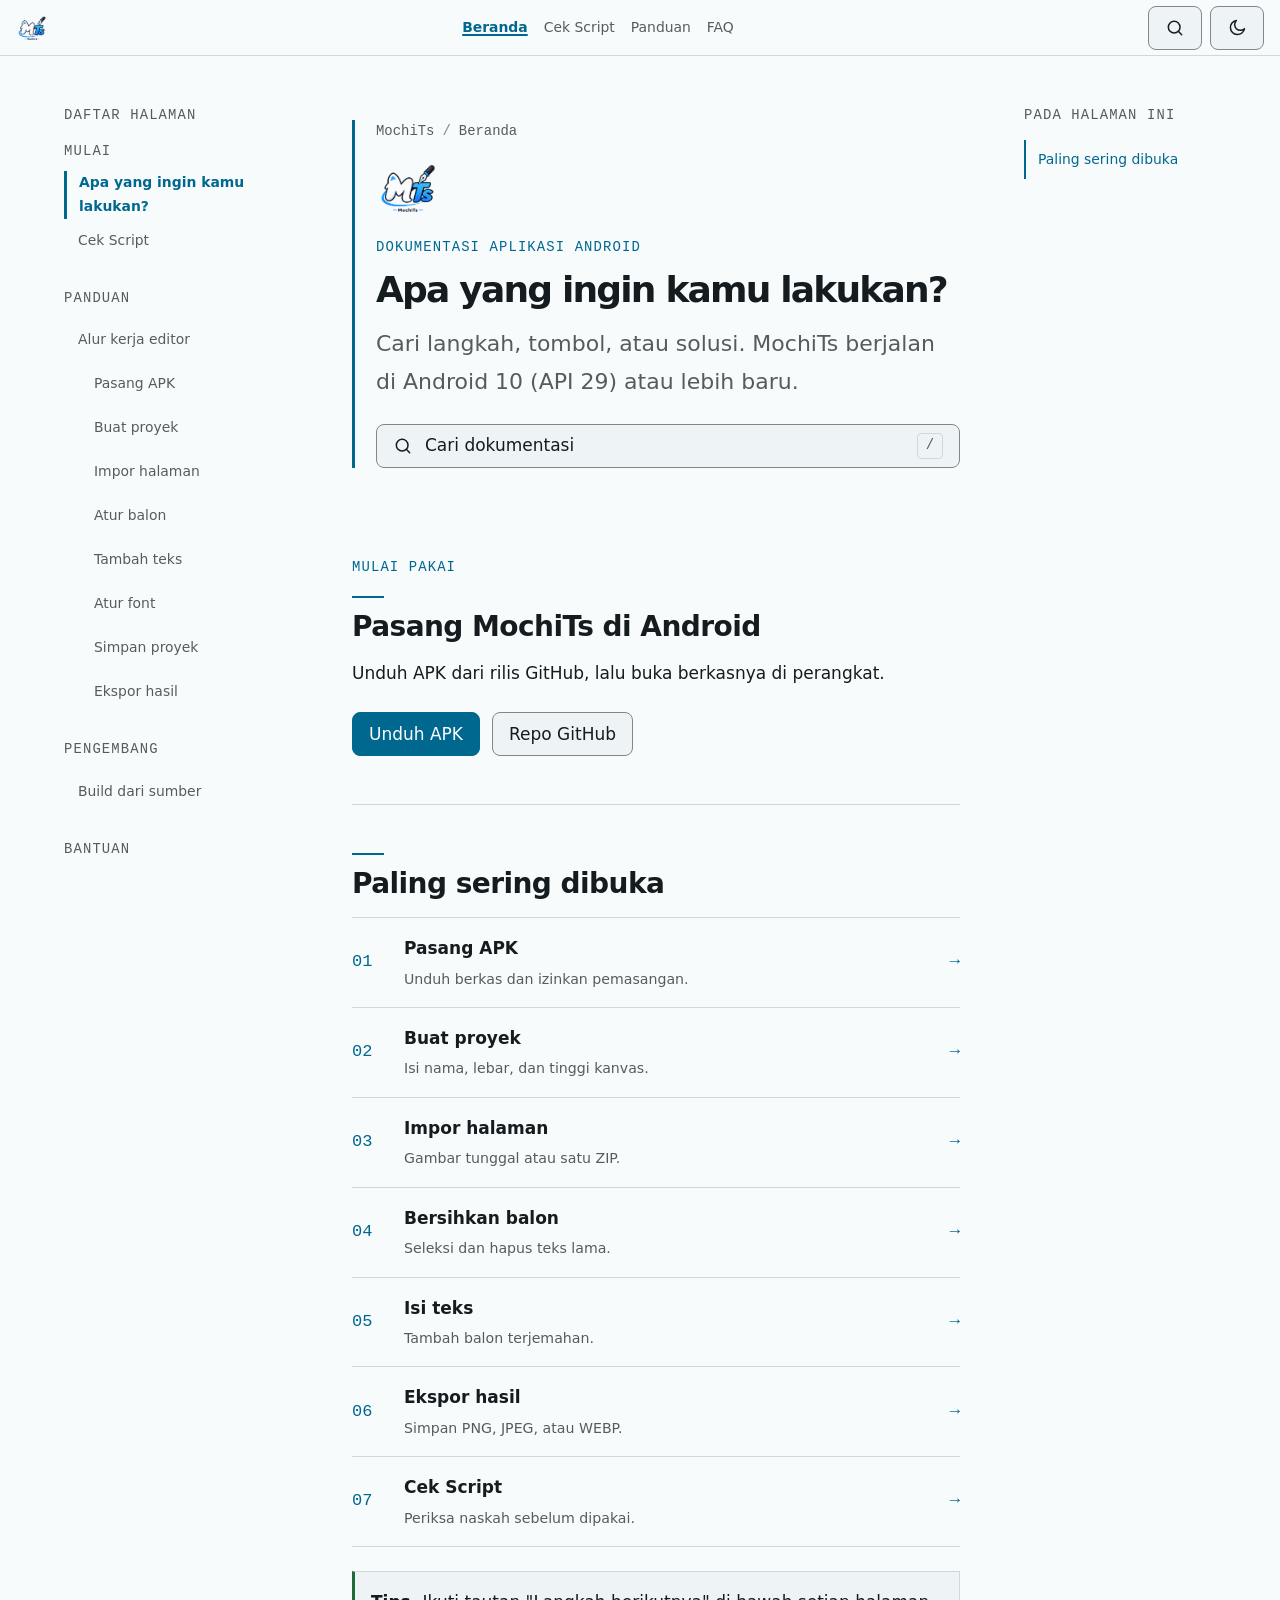
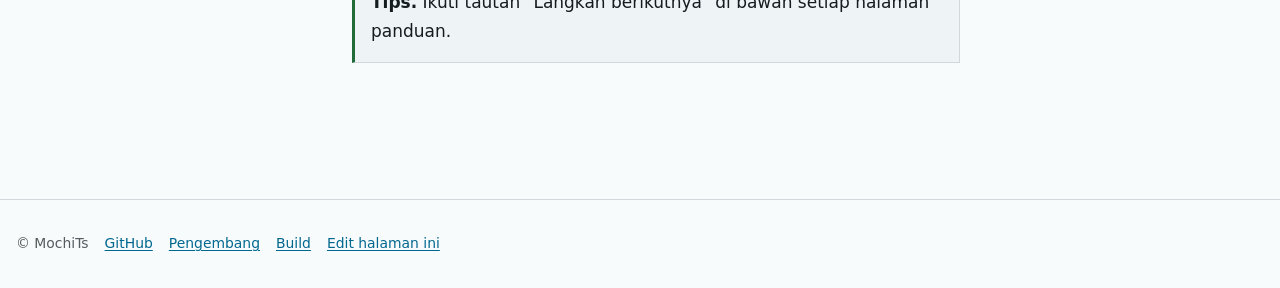
==== commit 3654040d: "Ganti ke URL bersih, perbagus beranda, pencarian teks penuh, dan build dari Actions" ====
--- a/index.html
+++ b/index.html
@@ -5,29 +5,29 @@
   <meta name="viewport" content="width=device-width, initial-scale=1, viewport-fit=cover">
   <meta name="color-scheme" content="light dark">
   <title>MochiTs</title>
-  <meta name="description" content="Panduan MochiTs, editor Android untuk typeset komik: pasang APK, buat proyek, hapus balon, isi teks, dan ekspor hasil.">
+  <meta name="description" content="Panduan MochiTs: editor Android untuk typeset komik. Pasang APK, buat proyek, bersihkan balon, isi teks, dan ekspor hasil.">
   <script>
     (function(){try{var t=localStorage.getItem("mochits-theme");if(t!=="light"&&t!=="dark")t=window.matchMedia("(prefers-color-scheme: dark)").matches?"dark":"light";document.documentElement.setAttribute("data-theme",t)}catch(e){}})();
   </script>
-  <link rel="stylesheet" href="tokens.css">
-  <link rel="stylesheet" href="styles.css">
+  <link rel="stylesheet" href="/tokens-v4.css">
+  <link rel="stylesheet" href="/styles-v4.css">
 </head>
 <body>
   <a class="skip-link" href="#main">Lewati ke konten</a>
 
   <header class="topbar">
-    <a class="brand" href="#/"><img src="logo-mochits.png" alt="MochiTs" width="34" height="34"></a>
+    <a class="brand" href="/"><img src="/logo-mochits.png" alt="MochiTs" width="34" height="34"></a>
     <nav class="topnav" aria-label="Navigasi utama">
-      <a href="#/" data-nav="home">Beranda</a>
-      <a href="#/cek-script" data-nav="cek">Cek Script</a>
-      <a href="#/panduan" data-nav="panduan">Panduan</a>
-      <a href="#/faq" data-nav="faq">FAQ</a>
+      <a href="/" data-nav="home">Beranda</a>
+      <a href="/cek-script/" data-nav="cek">Cek Script</a>
+      <a href="/panduan/" data-nav="guide">Panduan</a>
+      <a href="/faq/" data-nav="faq">FAQ</a>
     </nav>
     <div class="tools">
       <button type="button" class="icon-btn" data-search-open aria-label="Cari dokumentasi">
         <svg viewBox="0 0 24 24" aria-hidden="true"><circle cx="11" cy="11" r="7"></circle><path d="m20 20-4-4"></path></svg>
       </button>
-      <button type="button" class="icon-btn" data-theme aria-label="Ganti tema">
+      <button type="button" class="icon-btn" data-theme-toggle aria-label="Ganti tema">
         <svg viewBox="0 0 24 24" aria-hidden="true"><path d="M21 12.8A8.5 8.5 0 1 1 11.2 3a6.5 6.5 0 0 0 9.8 9.8Z"></path></svg>
       </button>
       <button type="button" class="icon-btn menu-btn" data-menu-open aria-expanded="false" aria-controls="drawer" aria-label="Buka menu">
@@ -38,7 +38,7 @@
 
   <div class="search" id="search" hidden>
     <div class="search-inner" role="dialog" aria-modal="true" aria-label="Cari dokumentasi">
-      <input type="search" id="search-input" placeholder="Cari topik" aria-label="Cari dokumentasi" autocomplete="off">
+      <input type="search" id="search-input" placeholder="Cari langkah, tombol, atau masalah" aria-label="Cari dokumentasi" autocomplete="off">
       <button type="button" class="text-btn" data-search-close>Tutup</button>
       <div class="search-results" id="search-results"></div>
     </div>
@@ -65,33 +65,45 @@
 
       <div>
         <section class="view is-active" id="view-home" data-view="home">
-          <div class="page-head">
-            <img class="masthead-logo" src="logo-mochits.png" alt="Logo MochiTs" width="96" height="96">
+          <div class="page-head home-head">
+            <img class="masthead-logo" src="/logo-mochits.png" alt="Logo MochiTs" width="64" height="64">
             <p class="eyebrow">Dokumentasi aplikasi Android</p>
-            <h1>MochiTs</h1>
-            <p class="lead">Editor teks &amp; gambar untuk typeset komik di Android. Berjalan di Android 10 (API 29) atau lebih baru.</p>
-          </div>
-          <div class="prose">
-            <p>Pakai MochiTs untuk mengganti teks asing pada halaman komik dengan terjemahan Indonesia. Kamu bisa menghapus balon lama, menulis teks baru, memilih font, lalu menyimpan proyek atau mengekspor gambar.</p>
-            <div class="actions download-actions">
-              <a class="btn primary" href="https://github.com/Mochizhouuu/MochiTs/releases" rel="noopener noreferrer" target="_blank">Unduh APK</a>
-              <a class="btn" href="https://github.com/Mochizhouuu/MochiTs" rel="noopener noreferrer" target="_blank">Repo GitHub</a>
+            <h1>Apa yang ingin kamu lakukan?</h1>
+            <p class="lead">Cari langkah, tombol, atau solusi. MochiTs berjalan di Android 10 (API 29) atau lebih baru.</p>
+            <button type="button" class="home-search" data-search-open>
+              <svg viewBox="0 0 24 24" aria-hidden="true"><circle cx="11" cy="11" r="7"></circle><path d="m20 20-4-4"></path></svg>
+              Cari dokumentasi
+              <kbd>/</kbd>
+            </button>
+          </div>
+          <div class="prose home-body">
+            <div class="home-download">
+              <p class="eyebrow">Mulai pakai</p>
+              <h2>Pasang MochiTs di Android</h2>
+              <p>Unduh APK dari rilis GitHub, lalu buka berkasnya di perangkat.</p>
+              <div class="actions download-actions">
+                <a class="btn primary" href="https://github.com/Mochizhouuu/MochiTs/releases" rel="noopener noreferrer" target="_blank">Unduh APK</a>
+                <a class="btn" href="https://github.com/Mochizhouuu/MochiTs" rel="noopener noreferrer" target="_blank">Repo GitHub</a>
+              </div>
             </div>
-            <h2 id="mulai">Mulai dari mana</h2>
-            <ol>
-              <li><a href="#/panduan#instalasi">Pasang APK</a>, lalu <a href="#/panduan#proyek">buat proyek</a>.</li>
-              <li><a href="#/panduan#halaman">Impor halaman</a> dan <a href="#/panduan#balon">bersihkan balon</a>.</li>
-              <li><a href="#/panduan#teks">Tambah teks</a>, <a href="#/panduan#font">atur font</a>, lalu <a href="#/panduan#ekspor">ekspor</a>.</li>
-            </ol>
-            <p>Sebelum memakai naskah terjemahan, cek dulu di <a href="#/cek-script">Cek Script</a>. Alat ini berjalan di browser tanpa mengirim teks ke server.</p>
-          </div>
-        </section>
-
+            <h2 id="populer">Paling sering dibuka</h2>
+            <nav class="task-list" aria-label="Tugas populer">
+              <a class="task-row" href="/panduan/instalasi/"><span class="task-no">01</span><span class="task-main"><strong>Pasang APK</strong><small>Unduh berkas dan izinkan pemasangan.</small></span><span class="task-arrow" aria-hidden="true">→</span></a>
+              <a class="task-row" href="/panduan/proyek/"><span class="task-no">02</span><span class="task-main"><strong>Buat proyek</strong><small>Isi nama, lebar, dan tinggi kanvas.</small></span><span class="task-arrow" aria-hidden="true">→</span></a>
+              <a class="task-row" href="/panduan/halaman/"><span class="task-no">03</span><span class="task-main"><strong>Impor halaman</strong><small>Gambar tunggal atau satu ZIP.</small></span><span class="task-arrow" aria-hidden="true">→</span></a>
+              <a class="task-row" href="/panduan/balon/"><span class="task-no">04</span><span class="task-main"><strong>Bersihkan balon</strong><small>Seleksi dan hapus teks lama.</small></span><span class="task-arrow" aria-hidden="true">→</span></a>
+              <a class="task-row" href="/panduan/teks/"><span class="task-no">05</span><span class="task-main"><strong>Isi teks</strong><small>Tambah balon terjemahan.</small></span><span class="task-arrow" aria-hidden="true">→</span></a>
+              <a class="task-row" href="/panduan/ekspor/"><span class="task-no">06</span><span class="task-main"><strong>Ekspor hasil</strong><small>Simpan PNG, JPEG, atau WEBP.</small></span><span class="task-arrow" aria-hidden="true">→</span></a>
+              <a class="task-row" href="/cek-script/"><span class="task-no">07</span><span class="task-main"><strong>Cek Script</strong><small>Periksa naskah sebelum dipakai.</small></span><span class="task-arrow" aria-hidden="true">→</span></a>
+            </nav>
+            <div class="admonition tip"><strong>Tips.</strong> Ikuti tautan "Langkah berikutnya" di bawah setiap halaman panduan.</div>
+          </div>
+        </section>
         <section class="view" id="view-cek" data-view="cek">
           <div class="page-head">
             <p class="eyebrow">Alat</p>
             <h1>Cek Script</h1>
-            <p class="lead">Periksa naskah Script TL sebelum dipakai di editor. Semua proses berjalan di browser.</p>
+            <p class="lead">Periksa naskah Script TL sebelum dipakai. Semua proses berjalan di browser.</p>
           </div>
           <div class="prose">
             <h2 id="cara">Aturan naskah</h2>
@@ -102,9 +114,8 @@
               <li>Baris tanpa simbol menjadi lanjutan entri terakhir. Jika belum ada entri, baris itu diabaikan dan dicatat di peringatan.</li>
               <li>Spasi sampai kolom teks simbol dibuang. Indentasi yang lebih dalam tetap dipertahankan.</li>
             </ul>
-
             <h2 id="contoh">Contoh lengkap</h2>
-            <p>Tempel naskah ini lalu bandingkan dengan hasilnya. Baris <code>Judul proyek</code> sengaja diletakkan sebelum <code>P1</code> untuk menunjukkan bahwa kepala file dibuang.</p>
+            <p>Baris <code>Judul proyek</code> sengaja diletakkan sebelum <code>P1</code> untuk menunjukkan bahwa kepala file dibuang.</p>
             <pre><code id="contoh-naskah">Judul proyek — dibuang
 P1
 - Halo, kota hujan.
@@ -116,12 +127,10 @@
 ** Tegasan suara.
 &lt;&gt; Efek khusus.
 * Catatan kecil.</code></pre>
-            <p><strong>Hasil:</strong> 2 halaman, 7 entri, 1 entri terhubung, 0 peringatan. Entri <code>//-</code> terhubung ke entri <code>[]</code> di bawahnya.</p>
+            <p><strong>Hasil:</strong> 2 halaman, 7 entri, 1 entri terhubung, 0 peringatan.</p>
             <button type="button" class="btn" id="muat-contoh">Muat contoh ke kolom input</button>
-
             <h2 id="batas">Batas input</h2>
             <p>Maksimal 20.000 karakter dan 2.000 baris. Input kosong atau terlalu panjang diberi pesan yang menyebut penyebabnya.</p>
-
             <div class="cek-panel">
               <label for="cek-input">Naskah Script TL</label>
               <textarea id="cek-input" spellcheck="false" placeholder="P1&#10;- Teks balon pertama.&#10;   lanjutan balon.&#10;P2&#10;[] Balon berikutnya."></textarea>
@@ -132,45 +141,23 @@
           </div>
         </section>
 
-        <section class="view" id="view-panduan" data-view="panduan">
+        <section class="view" id="view-guide" data-view="guide">
           <div class="page-head">
             <p class="eyebrow">Panduan</p>
-            <h1>Penggunaan editor</h1>
-            <p class="lead">Delapan langkah dari APK terpasang sampai gambar jadi. Setiap langkah memakai tombol yang ada di aplikasi.</p>
-          </div>
-          <div class="prose">
-            <h2 id="instalasi">1. Pasang APK</h2>
-            <p>Unduh APK dari halaman <a href="https://github.com/Mochizhouuu/MochiTs/releases" rel="noopener noreferrer" target="_blank">rilis GitHub</a>, lalu buka berkasnya di Android. MochiTs butuh Android 10 atau lebih baru. Jika sistem meminta izin, izinkan pemasangan dari sumber yang tidak dikenal untuk aplikasi yang kamu pakai membuka berkas.</p>
-            <figure class="shot-placeholder" data-shot="APK dibuka di Android"><span>Screenshot: layar konfirmasi pemasangan APK</span></figure>
-
-            <h2 id="proyek">2. Buat proyek</h2>
-            <p>Di Home, ketuk <strong>NEW PROJECT</strong>. Isi <strong>Nama Proyek</strong>, <strong>Lebar (px)</strong>, dan <strong>Tinggi (px)</strong>. Pilih cepat salah satu rasio: <code>1:1</code>, <code>9:16</code>, <code>16:9</code>, atau <code>3:4</code>. Centang <strong>Kanvas Transparan</strong> jika latar boleh kosong.</p>
-            <figure class="shot-placeholder" data-shot="dialog Buat Proyek Baru"><span>Screenshot: dialog Buat Proyek Baru</span></figure>
-
-            <h2 id="halaman">3. Impor halaman</h2>
-            <p>Di Home, ketuk <strong>IMPORT IMAGE</strong> untuk satu atau beberapa gambar, atau <strong>Impor ZIP</strong> untuk satu chapter sekaligus. Halaman yang masuk muncul sebagai lapisan gambar di editor.</p>
-            <figure class="shot-placeholder" data-shot="halaman hasil impor di kanvas"><span>Screenshot: halaman hasil impor di kanvas</span></figure>
-
-            <h2 id="balon">4. Atur balon</h2>
-            <p>Buka panel <strong>Erase</strong>. Pilih <strong>Brush</strong> untuk menambah area seleksi, <strong>Eraser</strong> untuk menguranginya, <strong>Lasso</strong> untuk seleksi bebas, atau <strong>Magic Wand</strong> untuk memilih warna dengan satu ketukan. Setelah area siap, ketuk <strong>Hapus Area Terpilih</strong>. Pilih <strong>Telea (Cepat)</strong> untuk hasil langsung atau <strong>LaMa (AI)</strong> untuk hasil yang lebih halus; model LaMa diunduh saat pertama dipakai.</p>
-            <figure class="shot-placeholder" data-shot="balon sebelum dan sesudah erase"><span>Screenshot/GIF: balon sebelum dan sesudah Erase</span></figure>
-
-            <h2 id="teks">5. Tambah dan edit teks</h2>
-            <p>Ketuk tombol <strong>+</strong> di bar atas, lalu pilih <strong>Tambah Teks</strong>. Di panel <strong>Text</strong>, ketuk <strong>Tambah Teks ke Kanvas</strong> untuk membuat layer baru atau <strong>Edit Teks</strong> untuk mengubah layer yang sedang dipilih. Atur isi di bagian <strong>Content</strong>, posisi di <strong>Layout</strong>, dan bentuk huruf di <strong>Style &amp; Size</strong>.</p>
-            <figure class="shot-placeholder" data-shot="panel Text saat mengisi balon"><span>Screenshot: panel Text saat mengisi balon</span></figure>
-
-            <h2 id="font">6. Atur font</h2>
-            <p>Buka panel <strong>Font</strong> untuk memilih font. Untuk memakai font sendiri, ketuk <strong>Impor font</strong> dan pilih berkas <code>.ttf</code> atau <code>.otf</code>. Font kustom juga bisa ditambahkan dari <strong>Pengaturan → Font Manager → Tambah Font TTF/OTF Baru</strong>.</p>
-            <figure class="shot-placeholder" data-shot="panel Font dengan font kustom"><span>Screenshot: panel Font dengan font kustom</span></figure>
-
-            <h2 id="simpan">7. Simpan proyek</h2>
-            <p>Ketuk ikon <strong>Save</strong> di bar atas. Pada dialog <strong>Save As</strong>, isi <strong>Nama Output / Nama Proyek</strong>, pilih format <code>MTS</code>, lalu simpan. Bundel <code>.mts</code> bisa dibuka lagi lewat <strong>OPEN PROJECT</strong> di Home.</p>
-            <figure class="shot-placeholder" data-shot="dialog Save As dengan format MTS"><span>Screenshot: dialog Save As dengan format MTS</span></figure>
-
-            <h2 id="ekspor">8. Ekspor hasil</h2>
-            <p>Pada dialog <strong>Save As</strong>, pilih <code>PNG</code>, <code>JPEG</code>, atau <code>WEBP</code>. <code>PNG</code> cocok untuk latar transparan. <code>JPEG</code> dan <code>WEBP</code> punya slider <strong>Kualitas</strong> 10–100%. Pilih <strong>Folder Output</strong> sebelum menyimpan.</p>
-            <figure class="shot-placeholder" data-shot="hasil ekspor PNG di galeri"><span>Screenshot: hasil ekspor PNG di galeri</span></figure>
-
+            <h1>Alur kerja editor</h1>
+            <p class="lead">Pilih satu tugas. Setiap halaman dimulai dari hasil yang harus kamu dapatkan.</p>
+          </div>
+          <div class="prose">
+            <div class="task-grid">
+              <a class="task-card" href="/panduan/instalasi/"><span>01</span><strong>Pasang APK</strong><small>Android 10 atau lebih baru.</small></a>
+              <a class="task-card" href="/panduan/proyek/"><span>02</span><strong>Buat proyek</strong><small>Nama, ukuran, rasio.</small></a>
+              <a class="task-card" href="/panduan/halaman/"><span>03</span><strong>Impor halaman</strong><small>Gambar atau ZIP.</small></a>
+              <a class="task-card" href="/panduan/balon/"><span>04</span><strong>Atur balon</strong><small>Erase dengan Telea atau LaMa.</small></a>
+              <a class="task-card" href="/panduan/teks/"><span>05</span><strong>Tambah teks</strong><small>Isi balon terjemahan.</small></a>
+              <a class="task-card" href="/panduan/font/"><span>06</span><strong>Atur font</strong><small>Pilih atau impor TTF/OTF.</small></a>
+              <a class="task-card" href="/panduan/simpan/"><span>07</span><strong>Simpan proyek</strong><small>Bundel .mts yang bisa diedit lagi.</small></a>
+              <a class="task-card" href="/panduan/ekspor/"><span>08</span><strong>Ekspor hasil</strong><small>PNG, JPEG, atau WEBP.</small></a>
+            </div>
             <h2 id="alat">Tabel alat editor</h2>
             <div class="table-wrap">
               <table>
@@ -180,7 +167,7 @@
                   <tr><td>Eraser</td><td>Mengurangi area seleksi.</td><td>Kurangi seleksi yang terkena goresan ilustrasi.</td></tr>
                   <tr><td>Lasso</td><td>Seleksi bebas dengan tarikan.</td><td>Pilih balon berbentuk awan.</td></tr>
                   <tr><td>Magic Wand</td><td>Memilih warna dengan satu ketukan.</td><td>Ketuk latar putih polos di sekitar balon.</td></tr>
-                  <tr><td>Hapus Area Terpilih</td><td>Menutup area yang sudah dipilih.</td><td>Hapus teks asing menggunakan Telea atau LaMa.</td></tr>
+                  <tr><td>Hapus Area Terpilih</td><td>Menutup area yang sudah dipilih.</td><td>Hapus teks asing dengan Telea atau LaMa.</td></tr>
                   <tr><td>Tambah Teks</td><td>Membuat layer teks baru dari menu <strong>+</strong>.</td><td>Isi balon dengan terjemahan.</td></tr>
                   <tr><td>Edit Teks</td><td>Mengubah isi layer teks yang dipilih.</td><td>Revisi kata sebelum ekspor.</td></tr>
                   <tr><td>Impor font</td><td>Memasang font <code>.ttf</code> atau <code>.otf</code>.</td><td>Pakai font komik kustom.</td></tr>
@@ -189,85 +176,162 @@
                 </tbody>
               </table>
             </div>
-            <p class="note">Perintah build dan GitHub Actions tidak dipakai saat mengedit. Lihat <a href="#/developer">halaman pengembang</a>.</p>
-
-            <details class="shot-list">
-              <summary>Screenshot yang masih perlu disiapkan</summary>
-              <ol>
-                <li>Konfirmasi pemasangan APK di Android.</li>
-                <li>Dialog Buat Proyek Baru.</li>
-                <li>Halaman hasil impor di kanvas.</li>
-                <li>Balon sebelum dan sesudah Erase (GIF lebih membantu).</li>
-                <li>Panel Text saat mengisi balon.</li>
-                <li>Panel Font dengan font kustom.</li>
-                <li>Dialog Save As dengan format MTS.</li>
-                <li>Hasil ekspor PNG di galeri.</li>
-              </ol>
-            </details>
+            <div class="admonition note"><strong>Catatan.</strong> Perintah build dan GitHub Actions ada di <a href="/developer/">halaman pengembang</a>.</div>
+          </div>
+        </section>
+
+        <section class="view" id="view-instalasi" data-view="instalasi">
+          <div class="page-head">
+            <p class="eyebrow">Langkah 1</p>
+            <h1>Pasang APK</h1>
+            <p class="lead">Hasil: MochiTs terpasang dan siap dibuka.</p>
+          </div>
+          <div class="prose">
+            <ol>
+              <li>Unduh APK dari <a href="https://github.com/Mochizhouuu/MochiTs/releases" rel="noopener noreferrer" target="_blank">halaman rilis GitHub</a>.</li>
+              <li>Buka berkas APK di perangkat Android 10 atau lebih baru.</li>
+              <li>Jika Android memblokir pemasangan, izinkan aplikasi yang membuka berkas untuk memasang aplikasi dari sumber yang tidak dikenal.</li>
+              <li>Ketuk <strong>Install</strong>, lalu buka MochiTs.</li>
+            </ol>
+            <div class="admonition warning"><strong>Perhatian.</strong> APK dari GitHub Actions adalah hasil build otomatis. Untuk penggunaan harian, pakai rilis yang sudah dirilis resmi bila tersedia.</div>
+            <p class="pager"><a href="/panduan/proyek/">Langkah berikutnya: Buat proyek →</a></p>
+          </div>
+        </section>
+
+        <section class="view" id="view-proyek" data-view="proyek">
+          <div class="page-head"><p class="eyebrow">Langkah 2</p><h1>Buat proyek</h1><p class="lead">Hasil: kanvas baru siap diedit.</p></div>
+          <div class="prose">
+            <ol>
+              <li>Di Home, ketuk <strong>NEW PROJECT</strong>.</li>
+              <li>Isi <strong>Nama Proyek</strong>, <strong>Lebar (px)</strong>, dan <strong>Tinggi (px)</strong>.</li>
+              <li>Pilih cepat rasio <code>1:1</code>, <code>9:16</code>, <code>16:9</code>, atau <code>3:4</code> bila sesuai.</li>
+              <li>Centang <strong>Kanvas Transparan</strong> jika latar boleh kosong.</li>
+              <li>Ketuk <strong>Buat Proyek</strong>.</li>
+            </ol>
+            <p class="pager"><a href="/panduan/halaman/">Langkah berikutnya: Impor halaman →</a></p>
+          </div>
+        </section>
+
+        <section class="view" id="view-halaman" data-view="halaman">
+          <div class="page-head"><p class="eyebrow">Langkah 3</p><h1>Impor halaman</h1><p class="lead">Hasil: halaman komik muncul sebagai lapisan gambar.</p></div>
+          <div class="prose">
+            <ol>
+              <li>Di Home, ketuk <strong>IMPORT IMAGE</strong> untuk satu atau beberapa gambar.</li>
+              <li>Untuk satu chapter sekaligus, ketuk <strong>Impor ZIP</strong>.</li>
+              <li>Pilih berkas dari galeri atau pengelola berkas.</li>
+              <li>Tunggu halaman terbuka di editor.</li>
+            </ol>
+            <p class="pager"><a href="/panduan/balon/">Langkah berikutnya: Atur balon →</a></p>
+          </div>
+        </section>
+
+        <section class="view" id="view-balon" data-view="balon">
+          <div class="page-head"><p class="eyebrow">Langkah 4</p><h1>Atur balon</h1><p class="lead">Hasil: teks asing hilang dan area siap diisi terjemahan.</p></div>
+          <div class="prose">
+            <ol>
+              <li>Buka panel <strong>Erase</strong>.</li>
+              <li>Pilih <strong>Brush</strong> untuk menambah seleksi, <strong>Eraser</strong> untuk menguranginya, <strong>Lasso</strong> untuk seleksi bebas, atau <strong>Magic Wand</strong> untuk memilih warna dengan satu ketukan.</li>
+              <li>Atuk <strong>Hapus Area Terpilih</strong>. Pilih <strong>Telea (Cepat)</strong> atau <strong>LaMa (AI)</strong>. Model LaMa diunduh saat pertama dipakai.</li>
+              <li>Gunakan <strong>Bersihkan</strong> untuk mengosongkan seleksi atau <strong>Invert Seleksi</strong> bila perlu.</li>
+            </ol>
+            <div class="admonition tip"><strong>Tips.</strong> Untuk latar polos, <strong>Magic Wand</strong> lebih cepat. Atur <strong>Toleransi</strong> dan <strong>Perluas</strong> bila pinggiran masih tersisa.</div>
+            <p class="pager"><a href="/panduan/teks/">Langkah berikutnya: Tambah teks →</a></p>
+          </div>
+        </section>
+
+        <section class="view" id="view-teks" data-view="teks">
+          <div class="page-head"><p class="eyebrow">Langkah 5</p><h1>Tambah dan edit teks</h1><p class="lead">Hasil: balon berisi terjemahan Indonesia.</p></div>
+          <div class="prose">
+            <ol>
+              <li>Ketuk tombol <strong>+</strong> di bar atas, lalu pilih <strong>Tambah Teks</strong>.</li>
+              <li>Atau buka panel <strong>Text</strong> dan ketuk <strong>Tambah Teks ke Kanvas</strong>.</li>
+              <li>Ketuk <strong>Edit Teks</strong> untuk mengubah layer yang sedang dipilih.</li>
+              <li>Isi teks di <strong>Content</strong>, atur posisi di <strong>Layout</strong>, dan bentuk huruf di <strong>Style &amp; Size</strong>.</li>
+            </ol>
+            <p class="pager"><a href="/panduan/font/">Langkah berikutnya: Atur font →</a></p>
+          </div>
+        </section>
+
+        <section class="view" id="view-font" data-view="font">
+          <div class="page-head"><p class="eyebrow">Langkah 6</p><h1>Atur font</h1><p class="lead">Hasil: teks memakai font yang diinginkan.</p></div>
+          <div class="prose">
+            <ol>
+              <li>Buka panel <strong>Font</strong> dan pilih font yang tersedia.</li>
+              <li>Untuk font sendiri, ketuk <strong>Impor font</strong> dan pilih berkas <code>.ttf</code> atau <code>.otf</code>.</li>
+              <li>Font kustom juga bisa ditambahkan di <strong>Pengaturan → Font Manager → Tambah Font TTF/OTF Baru</strong>.</li>
+            </ol>
+            <p class="pager"><a href="/panduan/simpan/">Langkah berikutnya: Simpan proyek →</a></p>
+          </div>
+        </section>
+
+        <section class="view" id="view-simpan" data-view="simpan">
+          <div class="page-head"><p class="eyebrow">Langkah 7</p><h1>Simpan proyek</h1><p class="lead">Hasil: berkas <code>.mts</code> yang bisa dibuka dan diedit lagi.</p></div>
+          <div class="prose">
+            <ol>
+              <li>Ketuk ikon <strong>Save</strong> di bar atas.</li>
+              <li>Pada dialog <strong>Save As</strong>, isi <strong>Nama Output / Nama Proyek</strong>.</li>
+              <li>Pilih format <code>MTS</code>.</li>
+              <li>Pilih <strong>Folder Output</strong>, lalu simpan.</li>
+              <li>Untuk membuka kembali, ketuk <strong>OPEN PROJECT</strong> di Home dan pilih berkas <code>.mts</code>.</li>
+            </ol>
+            <p class="pager"><a href="/panduan/ekspor/">Langkah berikutnya: Ekspor hasil →</a></p>
+          </div>
+        </section>
+
+        <section class="view" id="view-ekspor" data-view="ekspor">
+          <div class="page-head"><p class="eyebrow">Langkah 8</p><h1>Ekspor hasil</h1><p class="lead">Hasil: gambar siap dibagikan.</p></div>
+          <div class="prose">
+            <ol>
+              <li>Buka dialog <strong>Save As</strong>.</li>
+              <li>Pilih <code>PNG</code> untuk latar transparan, atau <code>JPEG</code> / <code>WEBP</code> untuk berkas lebih ringan.</li>
+              <li>Untuk JPEG dan WEBP, atur slider <strong>Kualitas</strong> 10–100%.</li>
+              <li>Pilih <strong>Folder Output</strong>, lalu simpan.</li>
+            </ol>
+            <div class="admonition warning"><strong>Perhatian.</strong> JPEG tidak menyimpan transparansi. Pakai PNG bila latar harus tetap kosong.</div>
+            <p class="pager"><a href="/faq/#faq-ekspor">Butuh bantuan? Lihat troubleshooting ekspor →</a></p>
           </div>
         </section>
 
         <section class="view" id="view-developer" data-view="developer">
-          <div class="page-head">
-            <p class="eyebrow">Pengembang</p>
-            <h1>Build dari sumber</h1>
-            <p class="lead">Catatan untuk yang ingin membangun APK sendiri. Tidak diperlukan untuk memakai aplikasi.</p>
-          </div>
+          <div class="page-head"><p class="eyebrow">Pengembang</p><h1>Build dari sumber</h1><p class="lead">Catatan untuk yang ingin membangun APK sendiri.</p></div>
           <div class="prose">
             <h2 id="build">Perintah build</h2>
             <pre><code>./gradlew assembleDebug</code></pre>
             <p>Gunakan JDK 17. Hasil debug ada di <code>app/build/outputs/apk/debug/</code>.</p>
             <h2 id="actions">GitHub Actions</h2>
-            <p>Workflow <strong>Android Build &amp; Sign</strong> berjalan pada push ke <code>main</code>. Pilih run yang sukses, lalu unduh artifact <code>mochits-debug</code> atau <code>mochits-release</code> bila tersedia.</p>
+            <p>Workflow <strong>Android Build &amp; Sign</strong> berjalan pada push ke <code>main</code>. Pilih run yang sukses, lalu unduh artifact <code>mochits-debug</code> atau <code>mochits-release</code>.</p>
             <h2 id="format-mts">Format .mts</h2>
-            <p>Bundel proyek <code>.mts</code> adalah arsip ZIP yang berisi seluruh folder proyek dan metadata. Ekstensi ini ditetapkan di <code>ProjectBundle.EXTENSION</code>.</p>
+            <p>Bundel proyek <code>.mts</code> adalah arsip ZIP yang berisi folder proyek dan metadata. Ekstensi ini ditetapkan di <code>ProjectBundle.EXTENSION</code>.</p>
+            <p class="pager"><a href="/changelog/">Lihat build terbaru →</a></p>
           </div>
         </section>
 
         <section class="view" id="view-faq" data-view="faq">
-          <div class="page-head">
-            <p class="eyebrow">Bantuan</p>
-            <h1>FAQ &amp; troubleshooting</h1>
-            <p class="lead">Masalah yang sering muncul dan cara menanganinya.</p>
-          </div>
+          <div class="page-head"><p class="eyebrow">Bantuan</p><h1>FAQ &amp; troubleshooting</h1><p class="lead">Masalah yang sering muncul dan cara menanganinya.</p></div>
           <div class="prose">
             <h2 id="faq-install">APK gagal dipasang</h2>
-            <p>Cek versi Android: MochiTs butuh Android 10 atau lebih baru. Unduh ulang APK jika berkas terpotong. Jika pemasangan diblokir, izinkan aplikasi yang membuka berkas untuk memasang aplikasi dari sumber yang tidak dikenal, lalu ketuk APK lagi.</p>
-
+            <p>Cek versi Android: MochiTs butuh Android 10 atau lebih baru. Unduh ulang APK jika berkas terpotong. Jika pemasangan diblokir, izinkan aplikasi yang membuka berkas untuk memasang aplikasi dari sumber yang tidak dikenal.</p>
             <h2 id="faq-izin">Izin sumber tidak dikenal tidak ada</h2>
-            <p>Buka Pengaturan Android → Keamanan atau Privasi → Pasang aplikasi tidak dikenal. Pilih browser atau pengelola berkas yang kamu pakai, lalu aktifkan izinnya. Setelah selesai, kembali ke APK dan pasang ulang.</p>
-
+            <p>Buka Pengaturan Android → Keamanan atau Privasi → Pasang aplikasi tidak dikenal. Pilih browser atau pengelola berkas yang kamu pakai, lalu aktifkan izinnya.</p>
             <h2 id="faq-mts">File .mts tidak bisa dibuka</h2>
-            <p>Jangan membuka <code>.mts</code> sebagai gambar. Di Home, ketuk <strong>OPEN PROJECT</strong>, lalu pilih berkas <code>.mts</code>. Jika impor gagal, periksa apakah berkas tersebut benar-benar bundel proyek MochiTs.</p>
-
+            <p>Jangan membuka <code>.mts</code> sebagai gambar. Di Home, ketuk <strong>OPEN PROJECT</strong>, lalu pilih berkas <code>.mts</code>.</p>
             <h2 id="faq-teks">Teks tidak tampil di kanvas</h2>
-            <p>Buka panel <strong>Layers</strong> dan pastikan layer teks tidak disembunyikan. Periksa warna teks terhadap latar, lalu cek apakah font kustom sudah terpasang di panel <strong>Font</strong>. Untuk balon yang tertutup, hapus area lama lewat panel <strong>Erase</strong> terlebih dahulu.</p>
-
+            <p>Buka panel <strong>Layers</strong> dan pastikan layer teks tidak disembunyikan. Periksa warna teks terhadap latar, lalu cek apakah font kustom sudah terpasang di panel <strong>Font</strong>.</p>
             <h2 id="faq-ekspor">Hasil ekspor tidak sesuai</h2>
-            <p>Pada dialog <strong>Save As</strong>, pastikan format yang dipilih benar. <code>PNG</code> mempertahankan latar transparan; <code>JPEG</code> tidak. Untuk <code>JPEG</code> dan <code>WEBP</code>, naikkan slider <strong>Kualitas</strong>. Pilih <code>MTS</code> jika kamu masih ingin mengedit proyek nanti.</p>
-
+            <p>Pada dialog <strong>Save As</strong>, pastikan format yang dipilih benar. <code>PNG</code> mempertahankan latar transparan; <code>JPEG</code> tidak. Untuk JPEG dan WEBP, naikkan slider <strong>Kualitas</strong>.</p>
             <h2 id="faq-lama">Model LaMa gagal diunduh</h2>
-            <p>Di <strong>Pengaturan → Model Inpainting</strong>, ketuk <strong>Unduh Ulang</strong>. Sambungkan ke internet lalu coba lagi. Sementara itu, pakai <strong>Telea (Cepat)</strong> yang sudah tersedia.</p>
-
+            <p>Di <strong>Pengaturan → Model Inpainting</strong>, ketuk <strong>Unduh Ulang</strong> dengan internet aktif. Sementara itu, pakai <strong>Telea (Cepat)</strong>.</p>
             <h2 id="faq-script">Naskah Script TL terbaca aneh</h2>
-            <p>Cek di <a href="#/cek-script">Cek Script</a>. Perhatikan pemisah halaman <code>P1</code>, simbol di awal baris, dan baris lanjutan yang harus berada setelah entri. Baris sebelum pemisah pertama sengaja dibuang.</p>
+            <p>Cek di <a href="/cek-script/">Cek Script</a>. Perhatikan pemisah <code>P1</code>, simbol di awal baris, dan baris lanjutan setelah entri.</p>
           </div>
         </section>
 
         <section class="view" id="view-changelog" data-view="changelog">
-          <div class="page-head">
-            <p class="eyebrow">Rilis</p>
-            <h1>Riwayat perubahan</h1>
-            <p class="lead">Data diambil dari rilis terbaru di GitHub. Bila belum ada rilis, halaman ini menampilkan tautan ke daftar rilis.</p>
-          </div>
-          <div class="prose">
-            <div id="release-status" role="status" aria-live="polite"></div>
-            <article id="release-card" class="release-card" hidden>
-              <h2 id="release-title"></h2>
-              <p id="release-meta" class="hint"></p>
-              <div id="release-body"></div>
-            </article>
-            <p><a href="https://github.com/Mochizhouuu/MochiTs/releases" rel="noopener noreferrer" target="_blank">Lihat semua rilis di GitHub</a></p>
+          <div class="page-head"><p class="eyebrow">Rilis</p><h1>Build terbaru</h1><p class="lead">Data diambil dari artifact GitHub Actions.</p></div>
+          <div class="prose">
+            <div id="build-status" role="status" aria-live="polite"></div>
+            <ul id="build-list" class="build-list"></ul>
+            <p><a href="https://github.com/Mochizhouuu/MochiTs/actions/workflows/android-build.yml" rel="noopener noreferrer" target="_blank">Lihat semua build di GitHub</a></p>
           </div>
         </section>
       </div>
@@ -282,11 +346,12 @@
   <footer class="footer">
     <span>© MochiTs</span>
     <a href="https://github.com/Mochizhouuu/MochiTs" rel="noopener noreferrer" target="_blank">GitHub</a>
-    <a href="#/developer">Pengembang</a>
-    <a href="#/changelog">Rilis</a>
+    <a href="/developer/">Pengembang</a>
+    <a href="/changelog/">Build</a>
+    <a href="https://github.com/Mochizhouuu/MochiTs-Docs/edit/main/index.html" rel="noopener noreferrer" target="_blank">Edit halaman ini</a>
   </footer>
 
-  <script src="cek-script.js"></script>
-  <script src="app.js"></script>
+  <script src="/cek-script-v4.js"></script>
+  <script src="/app-v4.js"></script>
 </body>
 </html>
--- a/tokens-v4.css
+++ b/tokens-v4.css
@@ -0,0 +1,122 @@
+/* MochiTs tokens — one calm blue accent, hue-tinted neutrals. */
+:root {
+  color-scheme: light;
+  --accent-h: 230;
+  --neutral-h: var(--accent-h);
+
+  --bg: oklch(0.985 0.004 var(--neutral-h));
+  --surface: oklch(0.960 0.006 var(--neutral-h));
+  --surface-2: oklch(0.925 0.008 var(--neutral-h));
+  --surface-hover: oklch(0.950 0.007 var(--neutral-h));
+  --text: oklch(0.22 0.012 var(--neutral-h));
+  --text-muted: oklch(0.47 0.010 var(--neutral-h));
+  --border: oklch(0.875 0.008 var(--neutral-h));
+  --border-strong: oklch(0.62 0.014 var(--neutral-h));
+  --disabled-bg: oklch(0.960 0.005 var(--neutral-h));
+  --disabled-text: oklch(0.60 0.008 var(--neutral-h));
+
+  --accent: oklch(0.48 0.11 var(--accent-h));
+  --accent-hover: oklch(0.52 0.11 var(--accent-h));
+  --accent-contrast: oklch(0.99 0.003 var(--accent-h));
+  --focus-ring: oklch(0.48 0.13 var(--accent-h));
+  --success: oklch(0.47 0.11 150);
+  --warning: oklch(0.50 0.10 75);
+  --danger: oklch(0.50 0.16 25);
+
+  --space-1: 0.25rem;
+  --space-2: 0.5rem;
+  --space-3: 0.75rem;
+  --space-4: 1rem;
+  --space-5: 1.5rem;
+  --space-6: 2rem;
+  --space-7: 3rem;
+  --space-8: 4rem;
+  --space-9: 6rem;
+
+  --font-sans: system-ui, -apple-system, "Segoe UI", sans-serif;
+  --font-mono: ui-monospace, SFMono-Regular, Consolas, monospace;
+  --step--1: clamp(0.8125rem, 0.79rem + 0.1vw, 0.875rem);
+  --step-0: clamp(1rem, 0.96rem + 0.2vw, 1.0625rem);
+  --step-1: clamp(1.2rem, 1.12rem + 0.4vw, 1.375rem);
+  --step-2: clamp(1.44rem, 1.3rem + 0.7vw, 1.75rem);
+  --step-3: clamp(1.73rem, 1.5rem + 1.1vw, 2.25rem);
+  --leading-body: 1.7;
+  --leading-heading: 1.2;
+
+  --radius-sm: 0.25rem;
+  --radius-control: 0.5rem;
+  --control-h: 2.75rem;
+  --control-pad-x: 1rem;
+  --icon-size: 1.25rem;
+  --icon-gap: 0.5rem;
+  --measure: 70ch;
+  --container: 72rem;
+  --header-h: 3.5rem;
+  --ease: cubic-bezier(0.2, 0, 0, 1);
+  --dur-1: 120ms;
+}
+
+:root[data-theme="light"] { color-scheme: light; }
+:root[data-theme="dark"] {
+  color-scheme: dark;
+  --bg: oklch(0.16 0.012 var(--neutral-h));
+  --surface: oklch(0.21 0.012 var(--neutral-h));
+  --surface-2: oklch(0.26 0.014 var(--neutral-h));
+  --surface-hover: oklch(0.25 0.014 var(--neutral-h));
+  --text: oklch(0.92 0.006 var(--neutral-h));
+  --text-muted: oklch(0.65 0.010 var(--neutral-h));
+  --border: oklch(0.33 0.012 var(--neutral-h));
+  --border-strong: oklch(0.50 0.015 var(--neutral-h));
+  --disabled-bg: oklch(0.22 0.010 var(--neutral-h));
+  --disabled-text: oklch(0.55 0.010 var(--neutral-h));
+  --accent: oklch(0.75 0.09 var(--accent-h));
+  --accent-hover: oklch(0.80 0.08 var(--accent-h));
+  --accent-contrast: oklch(0.18 0.02 var(--accent-h));
+  --focus-ring: oklch(0.78 0.11 var(--accent-h));
+  --success: oklch(0.76 0.12 150);
+  --warning: oklch(0.80 0.11 75);
+  --danger: oklch(0.76 0.14 25);
+}
+@media (prefers-color-scheme: dark) {
+  :root:not([data-theme="light"]) {
+    color-scheme: dark;
+    --bg: oklch(0.16 0.012 var(--neutral-h));
+    --surface: oklch(0.21 0.012 var(--neutral-h));
+    --surface-2: oklch(0.26 0.014 var(--neutral-h));
+    --surface-hover: oklch(0.25 0.014 var(--neutral-h));
+    --text: oklch(0.92 0.006 var(--neutral-h));
+    --text-muted: oklch(0.65 0.010 var(--neutral-h));
+    --border: oklch(0.33 0.012 var(--neutral-h));
+    --border-strong: oklch(0.50 0.015 var(--neutral-h));
+    --disabled-bg: oklch(0.22 0.010 var(--neutral-h));
+    --disabled-text: oklch(0.55 0.010 var(--neutral-h));
+    --accent: oklch(0.75 0.09 var(--accent-h));
+    --accent-hover: oklch(0.80 0.08 var(--accent-h));
+    --accent-contrast: oklch(0.18 0.02 var(--accent-h));
+    --focus-ring: oklch(0.78 0.11 var(--accent-h));
+    --success: oklch(0.76 0.12 150);
+    --warning: oklch(0.80 0.11 75);
+    --danger: oklch(0.76 0.14 25);
+  }
+}
+
+*, *::before, *::after { box-sizing: border-box; }
+html { -webkit-text-size-adjust: 100%; text-size-adjust: 100%; scroll-padding-top: calc(var(--header-h) + var(--space-4)); }
+body {
+  margin: 0;
+  background: var(--bg);
+  color: var(--text);
+  font-family: var(--font-sans);
+  font-size: var(--step-0);
+  line-height: var(--leading-body);
+}
+img, svg { max-width: 100%; }
+:focus-visible { outline: 2px solid var(--focus-ring); outline-offset: 2px; }
+@media (prefers-reduced-motion: reduce) {
+  *, *::before, *::after {
+    animation-duration: 0.01ms !important;
+    animation-iteration-count: 1 !important;
+    transition-duration: 0.01ms !important;
+    scroll-behavior: auto !important;
+  }
+}
--- a/styles-v4.css
+++ b/styles-v4.css
@@ -0,0 +1,138 @@
+/* MochiTs — editorial utilitarian. Satu container, garis 1px, tanpa dekorasi. */
+a { color: var(--accent); text-decoration: underline; text-underline-offset: 0.15em; }
+svg { width: var(--icon-size); height: var(--icon-size); fill: none; stroke: currentColor; stroke-width: 1.8; stroke-linecap: round; stroke-linejoin: round; }
+.skip-link { position: fixed; top: -4rem; left: var(--space-4); z-index: 100; padding: var(--space-3) var(--space-4); background: var(--accent); color: var(--accent-contrast); }
+.skip-link:focus { top: var(--space-2); }
+
+/* Header */
+.topbar { position: sticky; top: 0; z-index: 40; display: flex; align-items: center; gap: var(--space-4); min-height: var(--header-h); padding-inline: max(var(--space-4), env(safe-area-inset-left)) max(var(--space-4), env(safe-area-inset-right)); background: var(--bg); border-bottom: 1px solid var(--border); }
+.brand { display: inline-flex; align-items: center; min-height: var(--control-h); color: var(--text); text-decoration: none; }
+.brand img { width: 2rem; height: 2rem; object-fit: contain; }
+.topnav { display: none; gap: var(--space-4); margin-inline-start: auto; }
+.topnav a { display: inline-flex; align-items: center; min-height: var(--control-h); color: var(--text-muted); font-size: var(--step--1); text-decoration: none; }
+.topnav a[aria-current="page"] { color: var(--accent); font-weight: 700; text-decoration: underline; text-decoration-thickness: 2px; }
+.tools { display: flex; gap: var(--space-2); margin-inline-start: auto; }
+.icon-btn, .text-btn { display: inline-flex; align-items: center; justify-content: center; min-width: var(--control-h); min-height: var(--control-h); padding: 0 var(--control-pad-x); border: 1px solid var(--border-strong); border-radius: var(--radius-control); background: var(--surface); color: var(--text); font: inherit; font-size: var(--step--1); cursor: pointer; }
+.icon-btn svg { width: var(--icon-size); height: var(--icon-size); }
+@media (min-width: 64em) { .topnav { display: flex; } .menu-btn { display: none; } }
+
+/* Search & drawer */
+.search, .drawer { position: fixed; inset: 0; z-index: 60; overflow-y: auto; background: var(--bg); padding: var(--space-6) 0; }
+.search[hidden], .drawer[hidden] { display: none; }
+.search-inner { width: min(100% - 2rem, var(--container)); margin-inline: auto; display: grid; grid-template-columns: 1fr auto; gap: var(--space-4); }
+.search-inner input { min-height: var(--control-h); width: 100%; padding: 0 var(--control-pad-x); border: 1px solid var(--border-strong); border-radius: var(--radius-control); background: var(--surface); color: var(--text); font: inherit; }
+.search-results { grid-column: 1 / -1; display: grid; }
+.search-results a { display: grid; gap: var(--space-1); padding: var(--space-3) 0; border-bottom: 1px solid var(--border); color: var(--text); text-decoration: none; }
+.search-results small { color: var(--text-muted); }
+.search-snippet { color: var(--text-muted); font-size: var(--step--1); }
+.drawer-head { width: min(100% - 2rem, var(--container)); margin-inline: auto; display: flex; justify-content: space-between; align-items: center; padding-bottom: var(--space-4); border-bottom: 1px solid var(--border); }
+.drawer-nav { width: min(100% - 2rem, var(--container)); margin-inline: auto; display: grid; }
+.drawer-nav a { display: flex; align-items: center; min-height: var(--control-h); border-bottom: 1px solid var(--border); color: var(--text); text-decoration: none; }
+.drawer-toc { width: min(100% - 2rem, var(--container)); margin: var(--space-6) auto 0; }
+.drawer-toc[hidden] { display: none; }
+.drawer-toc nav { display: grid; }
+.drawer-toc a { display: block; padding: var(--space-2) 0; border-bottom: 1px solid var(--border); color: var(--text-muted); font-size: var(--step--1); text-decoration: none; }
+
+/* Shell */
+.shell { width: min(100% - 2rem, var(--container)); margin-inline: auto; display: grid; gap: var(--space-6); padding-block: var(--space-7); }
+@media (min-width: 48em) { .shell { grid-template-columns: 14rem minmax(0, 1fr); gap: var(--space-8); } }
+@media (min-width: 75em) { .shell { grid-template-columns: 14rem minmax(0, 1fr) 12rem; } }
+.sidebar, .onpage { display: none; }
+@media (min-width: 48em) { .sidebar { display: block; position: sticky; top: calc(var(--header-h) + var(--space-4)); align-self: start; max-height: calc(100vh - var(--header-h) - var(--space-8)); overflow-y: auto; } }
+@media (min-width: 75em) { .onpage { display: block; position: sticky; top: calc(var(--header-h) + var(--space-4)); align-self: start; } }
+.side-label { margin: 0 0 var(--space-3); font-family: var(--font-mono); font-size: var(--step--1); letter-spacing: 0.08em; text-transform: uppercase; color: var(--text-muted); }
+.nav-group + .nav-group { margin-top: var(--space-5); }
+.nav-group > .side-label { margin-bottom: var(--space-2); }
+.side-nav { display: grid; }
+.side-nav a { display: flex; align-items: center; min-height: var(--control-h); padding-inline: var(--space-3); border-left: 2px solid transparent; color: var(--text-muted); font-size: var(--step--1); text-decoration: none; }
+.side-nav a[aria-current="page"] { border-left-width: 3px; border-left-color: var(--accent); color: var(--accent); font-weight: 700; }
+.side-sub { display: grid; padding-inline-start: var(--space-4); }
+.side-sub a { color: var(--text-muted); }
+.side-sub a[aria-current="page"] { color: var(--accent); }
+main { min-width: 0; }
+.view { display: none; }
+.view.is-active { display: block; }
+
+/* Halaman */
+.page-head { position: relative; padding: var(--space-4) 0 var(--space-7) var(--space-5); }
+.page-head::before { content: ""; position: absolute; inset-block: var(--space-4) var(--space-7); inset-inline-start: 0; width: 3px; background: var(--accent); }
+.breadcrumb { display: flex; flex-wrap: wrap; gap: var(--space-2); margin-bottom: var(--space-3); font-family: var(--font-mono); font-size: var(--step--1); color: var(--text-muted); }
+.breadcrumb .sep { color: var(--border-strong); }
+.masthead-logo { display: block; width: 4rem; height: 4rem; object-fit: contain; margin-bottom: var(--space-4); }
+.eyebrow { margin: 0 0 var(--space-3); font-family: var(--font-mono); font-size: var(--step--1); letter-spacing: 0.08em; text-transform: uppercase; color: var(--accent); }
+h1 { margin: 0; font-size: var(--step-3); font-weight: 800; line-height: 1.05; letter-spacing: -0.05em; text-wrap: balance; }
+.lead { max-width: var(--measure); margin: var(--space-4) 0 0; color: var(--text-muted); font-size: var(--step-1); }
+.prose { max-width: var(--measure); }
+.prose h2 { margin: var(--space-7) 0 var(--space-4); font-size: var(--step-2); font-weight: 800; line-height: var(--leading-heading); letter-spacing: -0.02em; scroll-margin-top: calc(var(--header-h) + var(--space-4)); }
+.prose h2::before { content: ""; display: block; width: 2rem; height: 2px; background: var(--accent); margin-bottom: var(--space-3); }
+.prose p, .prose ul, .prose ol { margin: var(--space-4) 0; }
+.prose ul, .prose ol { padding-inline-start: var(--space-5); }
+.prose li + li { margin-top: var(--space-2); }
+.prose li::marker { color: var(--accent); }
+.prose strong { color: var(--text); }
+p code, li code, td code { padding: 0.1em 0.3em; border: 1px solid var(--border); border-radius: var(--radius-sm); background: var(--surface); font-family: var(--font-mono); font-size: var(--step--1); }
+.table-wrap, pre { max-width: 100%; overflow-x: auto; border: 1px solid var(--border); border-radius: var(--radius-control); background: var(--surface); }
+pre { position: relative; margin: var(--space-5) 0; padding: var(--space-6) var(--space-4) var(--space-4); }
+pre code { color: var(--text); font-family: var(--font-mono); font-size: var(--step--1); }
+pre .copy-btn { position: absolute; top: var(--space-2); right: var(--space-2); }
+table { width: 100%; border-collapse: collapse; font-size: var(--step--1); }
+th, td { padding: var(--space-3); border: 1px solid var(--border); text-align: start; }
+th { font-family: var(--font-mono); font-weight: 700; }
+.admonition { margin: var(--space-5) 0; padding: var(--space-4); border: 1px solid var(--border); border-inline-start: 3px solid var(--accent); background: var(--surface); }
+.admonition.tip { border-inline-start-color: var(--success); }
+.admonition.warning { border-inline-start-color: var(--warning); }
+.admonition.note { border-inline-start-color: var(--accent); }
+.actions { display: flex; flex-wrap: wrap; gap: var(--space-3); margin: var(--space-5) 0; }
+.btn { display: inline-flex; align-items: center; justify-content: center; min-height: var(--control-h); padding: 0 var(--control-pad-x); border: 1px solid var(--border-strong); border-radius: var(--radius-control); background: var(--surface); color: var(--text); font-size: var(--step-0); text-decoration: none; }
+.btn.primary { background: var(--accent); border-color: var(--accent); color: var(--accent-contrast); }
+.pager { margin-top: var(--space-6); padding-top: var(--space-4); border-top: 1px solid var(--border); }
+.onpage-label { margin: 0 0 var(--space-3); font-family: var(--font-mono); font-size: var(--step--1); letter-spacing: 0.08em; text-transform: uppercase; color: var(--text-muted); }
+.onpage-nav { display: grid; }
+.onpage-nav a { display: block; padding: var(--space-2) 0 var(--space-2) var(--space-3); border-left: 2px solid var(--border); color: var(--text-muted); font-size: var(--step--1); text-decoration: none; }
+.onpage-nav a.is-active { border-left-color: var(--accent); color: var(--accent); }
+
+/* Beranda */
+.home-search { display: flex; align-items: center; gap: var(--space-3); width: 100%; min-height: var(--control-h); margin-top: var(--space-5); padding: 0 var(--control-pad-x); border: 1px solid var(--border-strong); border-radius: var(--radius-control); background: var(--surface); color: var(--text); font: inherit; cursor: pointer; text-align: start; }
+.home-search svg { flex: none; width: var(--icon-size); height: var(--icon-size); }
+.home-search kbd { margin-inline-start: auto; padding: 0 var(--space-2); border: 1px solid var(--border); border-radius: var(--radius-sm); color: var(--text-muted); font-family: var(--font-mono); font-size: var(--step--1); }
+.home-download { padding-block: var(--space-5); border-bottom: 1px solid var(--border); }
+.home-download h2 { margin-top: 0; }
+.task-list { display: grid; border-top: 1px solid var(--border); }
+.task-row { display: grid; grid-template-columns: 2.5rem minmax(0, 1fr) auto; align-items: center; gap: var(--space-3); padding: var(--space-4) 0; border-bottom: 1px solid var(--border); color: var(--text); text-decoration: none; }
+.task-row:hover { background: var(--surface); }
+.task-no { font-family: var(--font-mono); color: var(--accent); }
+.task-main { display: grid; gap: var(--space-1); }
+.task-main small { color: var(--text-muted); }
+.task-arrow { color: var(--accent); font-family: var(--font-mono); }
+.task-grid { display: grid; gap: var(--space-3); }
+.task-card { display: grid; gap: var(--space-1); padding: var(--space-4); border: 1px solid var(--border); border-radius: var(--radius-control); color: var(--text); text-decoration: none; }
+.task-card span { font-family: var(--font-mono); color: var(--accent); }
+.task-card small { color: var(--text-muted); }
+@media (min-width: 48em) { .task-grid { grid-template-columns: repeat(2, minmax(0, 1fr)); } }
+@media (max-width: 47.99em) { .download-actions { display: grid; } .download-actions .btn.primary { width: 100%; } }
+
+/* Cek Script */
+.cek-panel { display: grid; gap: var(--space-2); margin: var(--space-5) 0; }
+.cek-panel label { font-family: var(--font-mono); font-size: var(--step--1); }
+.cek-panel textarea { width: 100%; min-height: 12rem; padding: var(--space-3); border: 1px solid var(--border-strong); border-radius: var(--radius-control); background: var(--surface); color: var(--text); font-family: var(--font-mono); font-size: var(--step-0); line-height: 1.6; resize: vertical; }
+.hint { margin: 0; color: var(--text-muted); font-size: var(--step--1); }
+.cek-summary { margin: var(--space-4) 0; font-family: var(--font-mono); font-size: var(--step--1); color: var(--accent); }
+.cek-warnings p { margin: var(--space-2) 0; padding: var(--space-3); border-inline-start: 3px solid var(--warning); background: var(--surface); font-size: var(--step--1); }
+.cek-error { padding: var(--space-3); border-inline-start: 3px solid var(--danger); background: var(--surface); }
+.cek-page { margin: var(--space-5) 0; }
+.cek-page h3 { margin-bottom: var(--space-3); }
+.cek-entry { display: grid; grid-template-columns: 3rem minmax(0, 1fr); gap: var(--space-3); padding: var(--space-2) 0; border-bottom: 1px solid var(--border); }
+.cek-symbol { color: var(--accent); }
+.cek-muted { color: var(--text-muted); }
+.cek-linked { display: inline-block; margin-inline-start: var(--space-2); color: var(--accent); font-size: var(--step--1); }
+.tok-muted { color: var(--text-muted); }
+.tok-accent { color: var(--accent); }
+
+/* Build terbaru */
+.build-list { display: grid; padding: 0; list-style: none; }
+.build-list li { display: grid; gap: var(--space-1); padding: var(--space-4) 0; border-bottom: 1px solid var(--border); }
+.build-list small { color: var(--text-muted); }
+
+.footer { display: flex; flex-wrap: wrap; gap: var(--space-4); margin-top: var(--space-8); padding: var(--space-6) max(var(--space-4), env(safe-area-inset-left)); border-top: 1px solid var(--border); color: var(--text-muted); font-size: var(--step--1); }
+body.menu-open { overflow: hidden; }
+@media (forced-colors: active) { .icon-btn, .text-btn, .btn { border: 1px solid ButtonText; } :focus-visible { outline: 2px solid Highlight; } }
